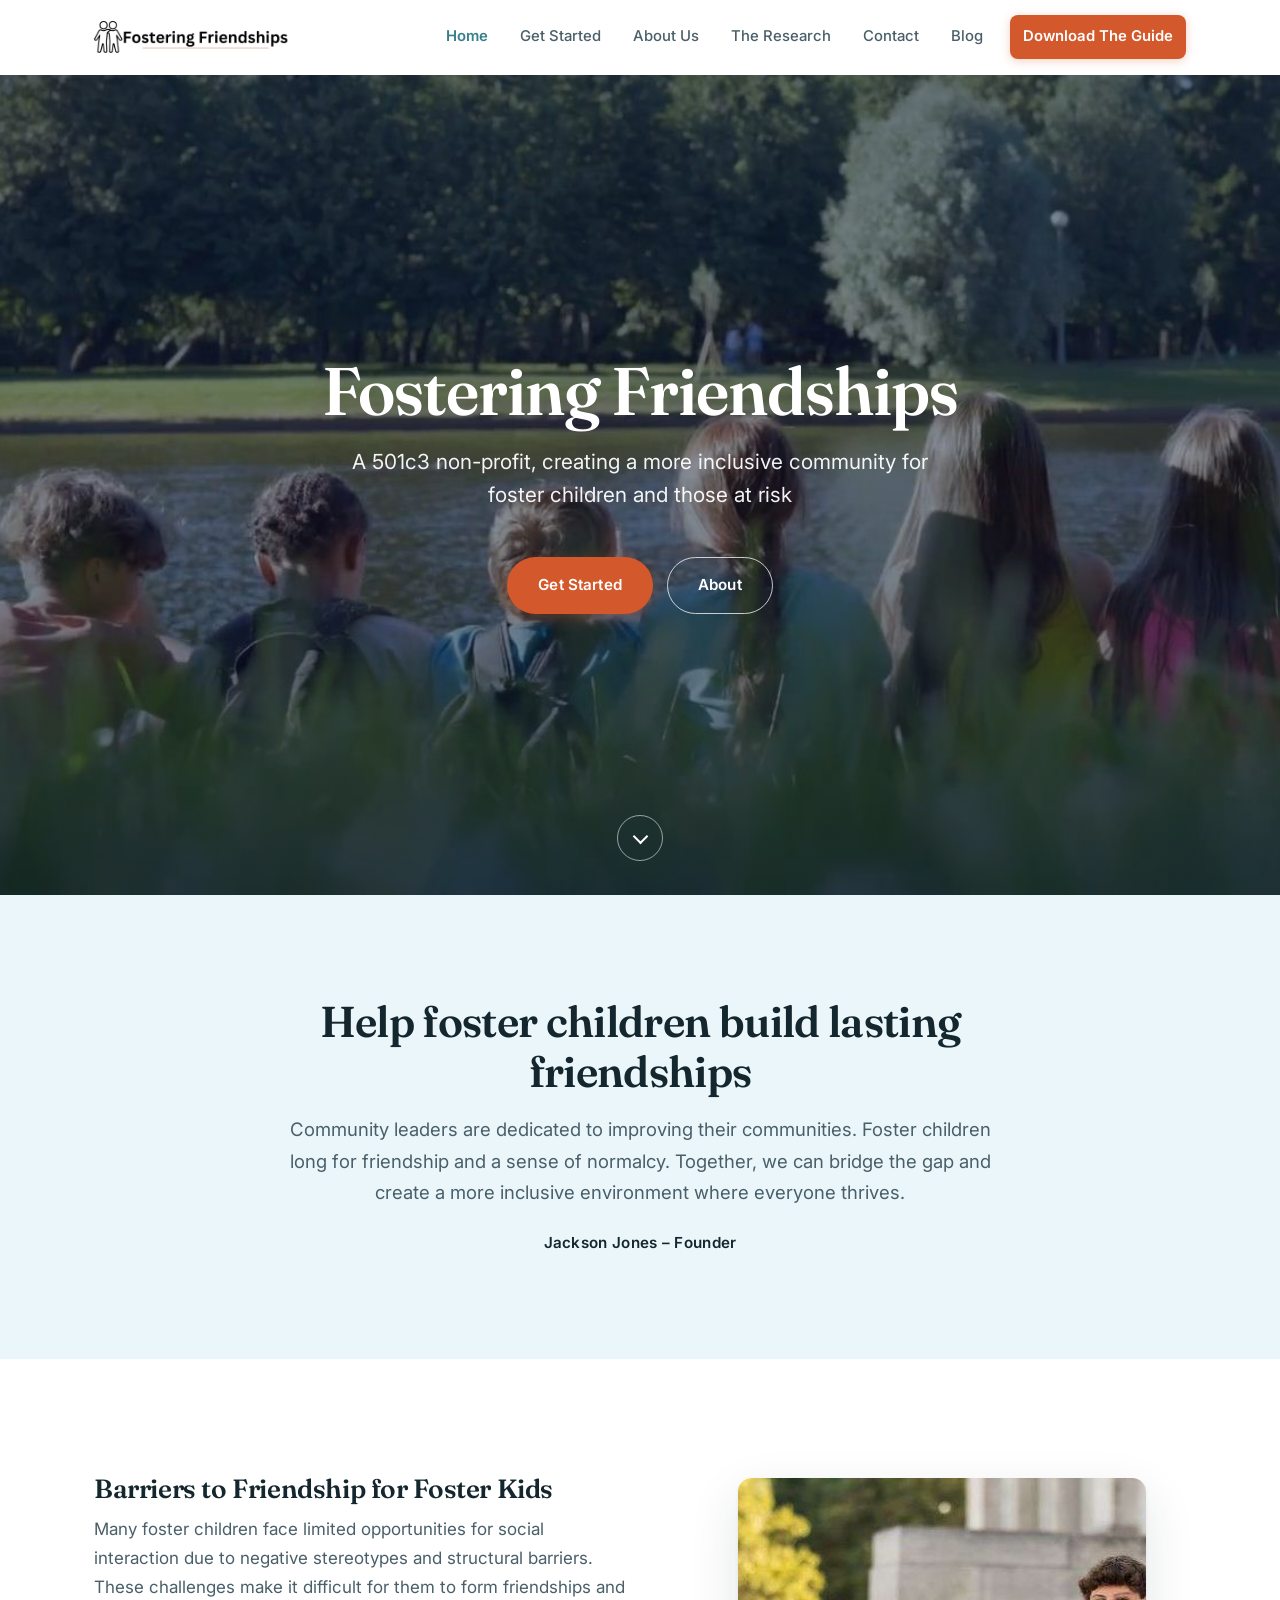
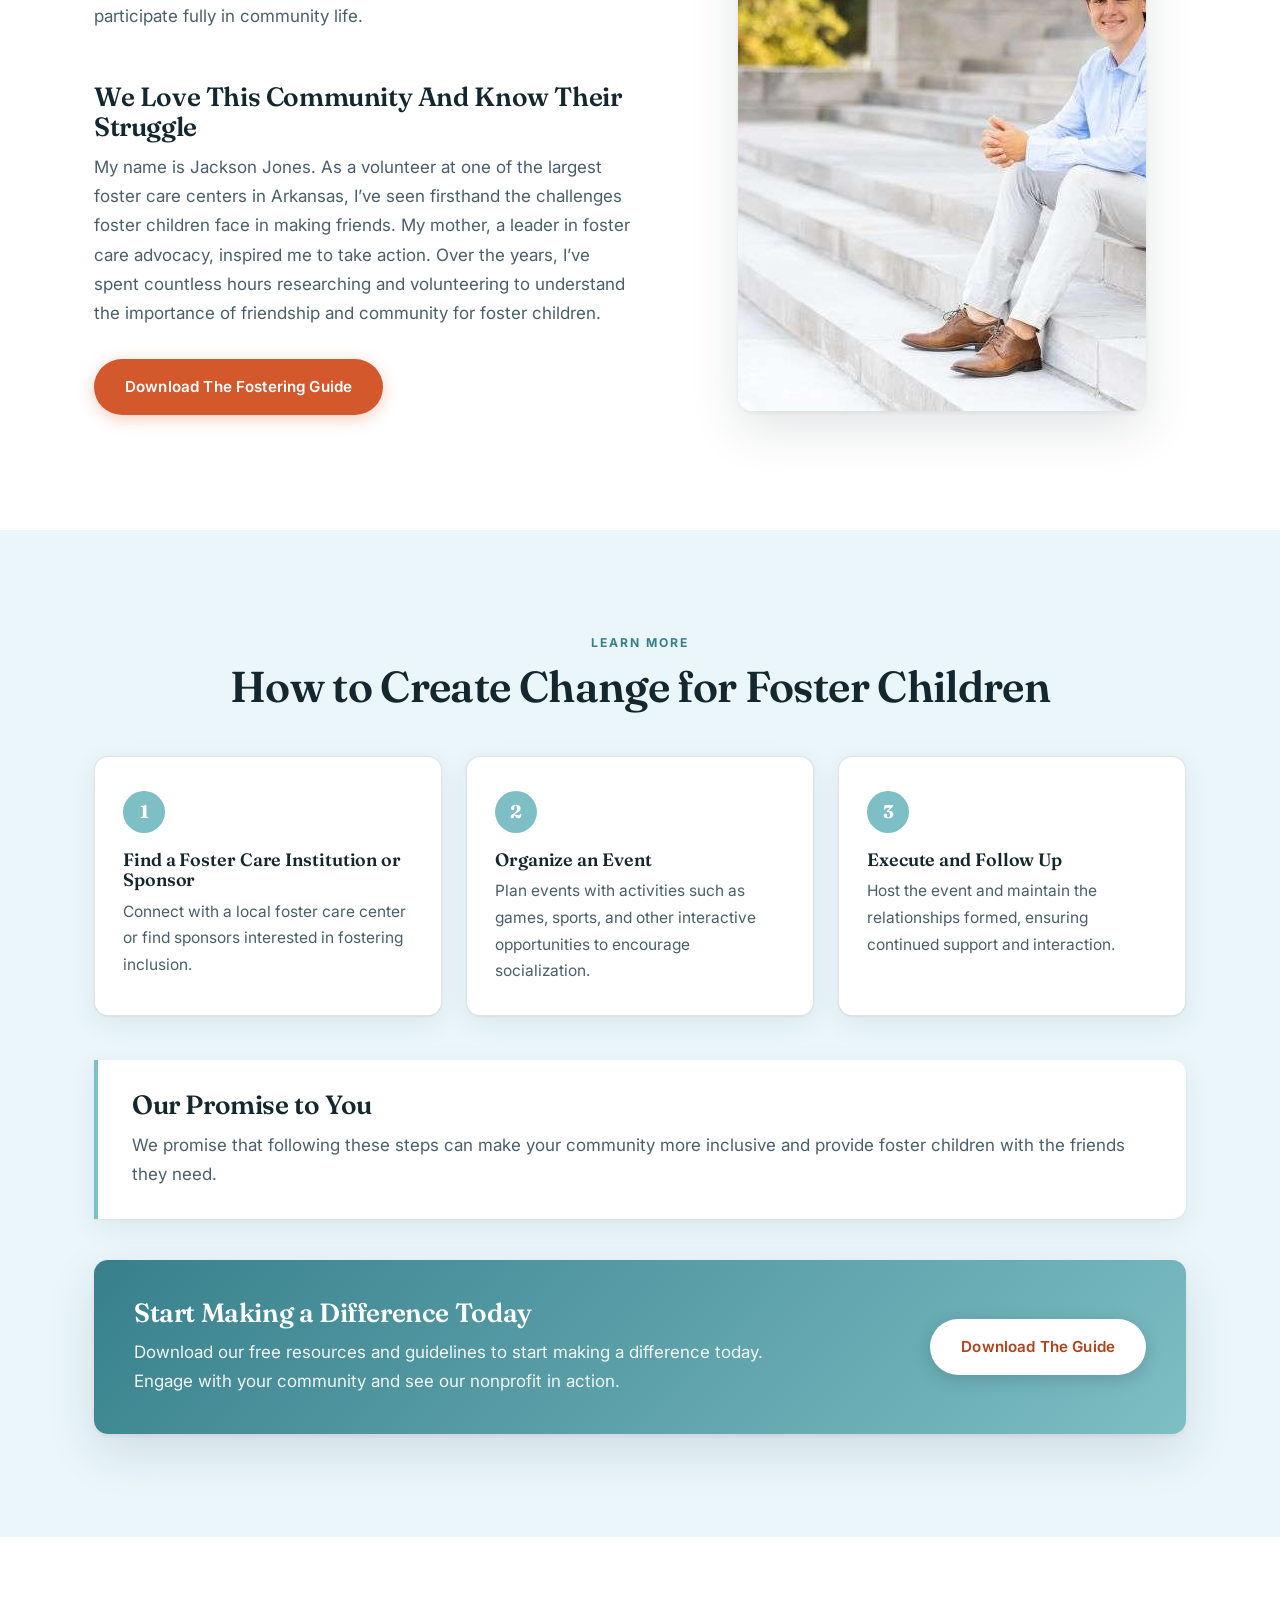
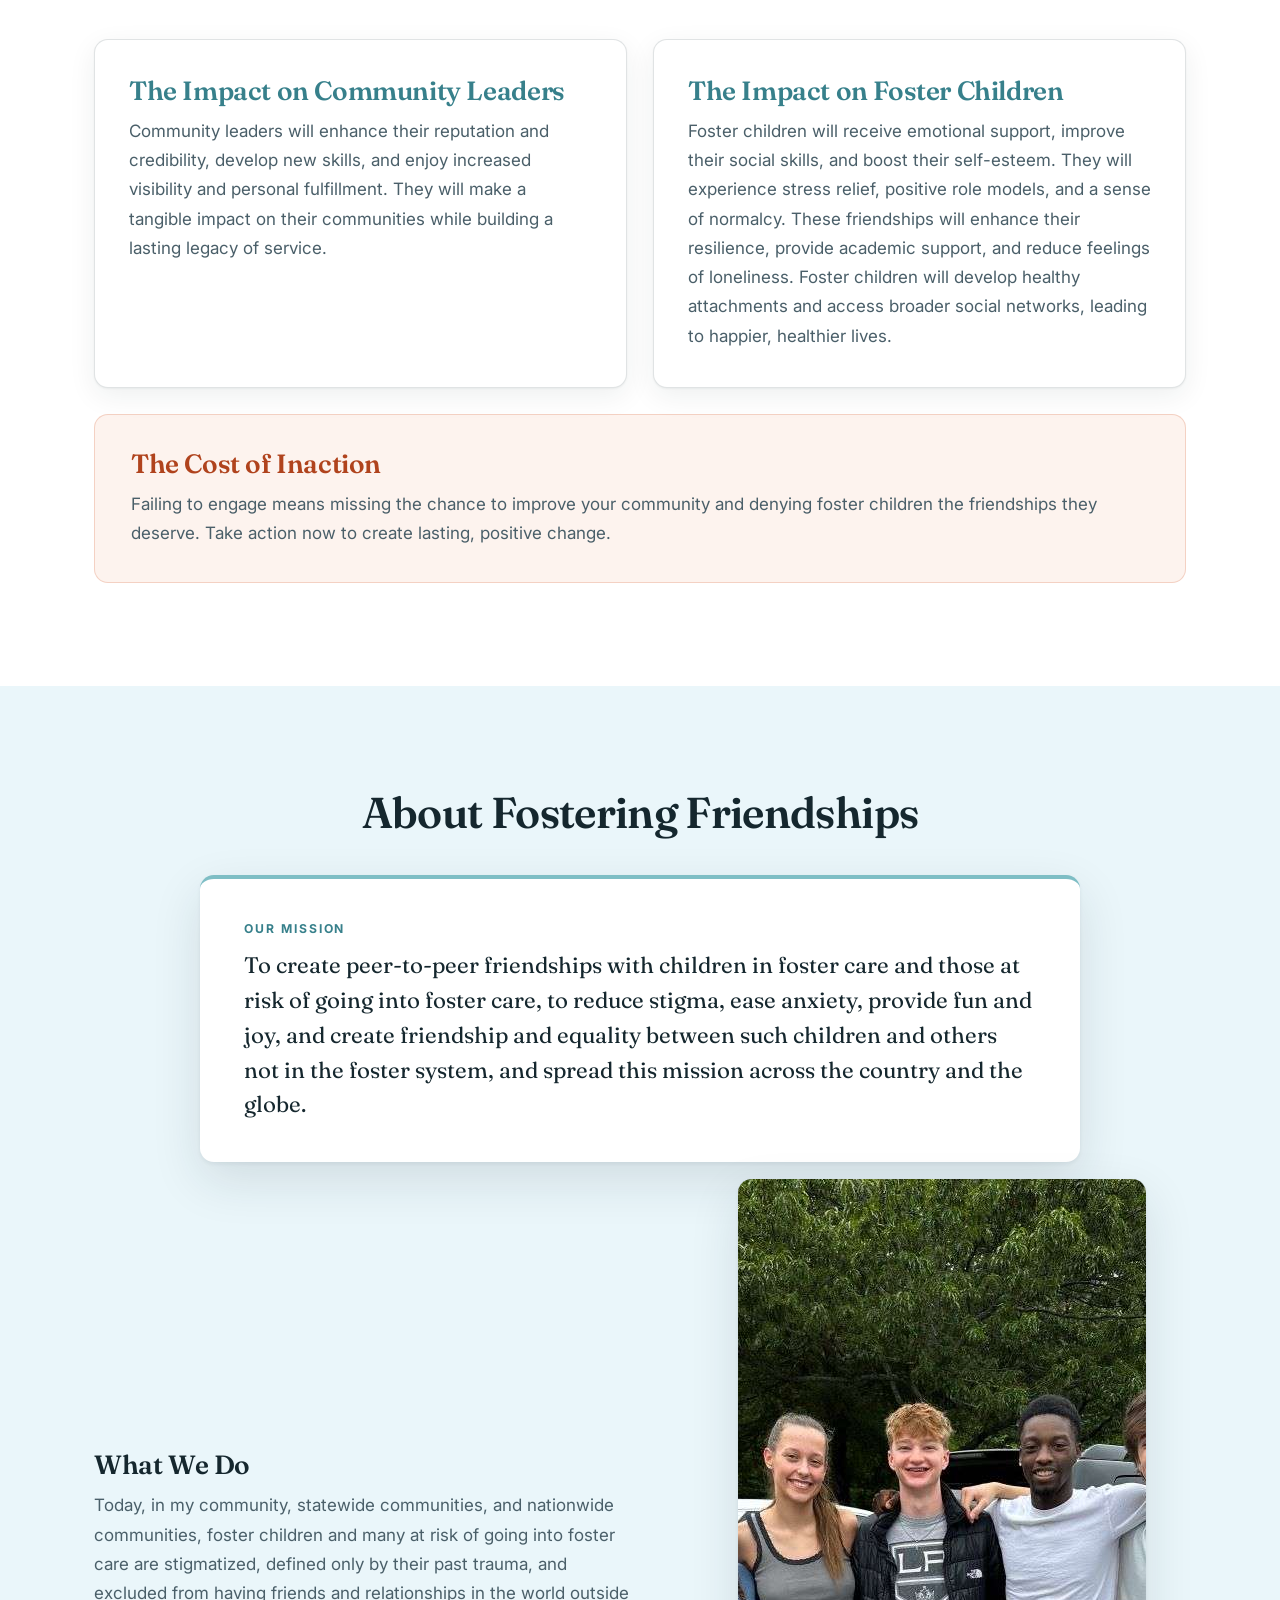
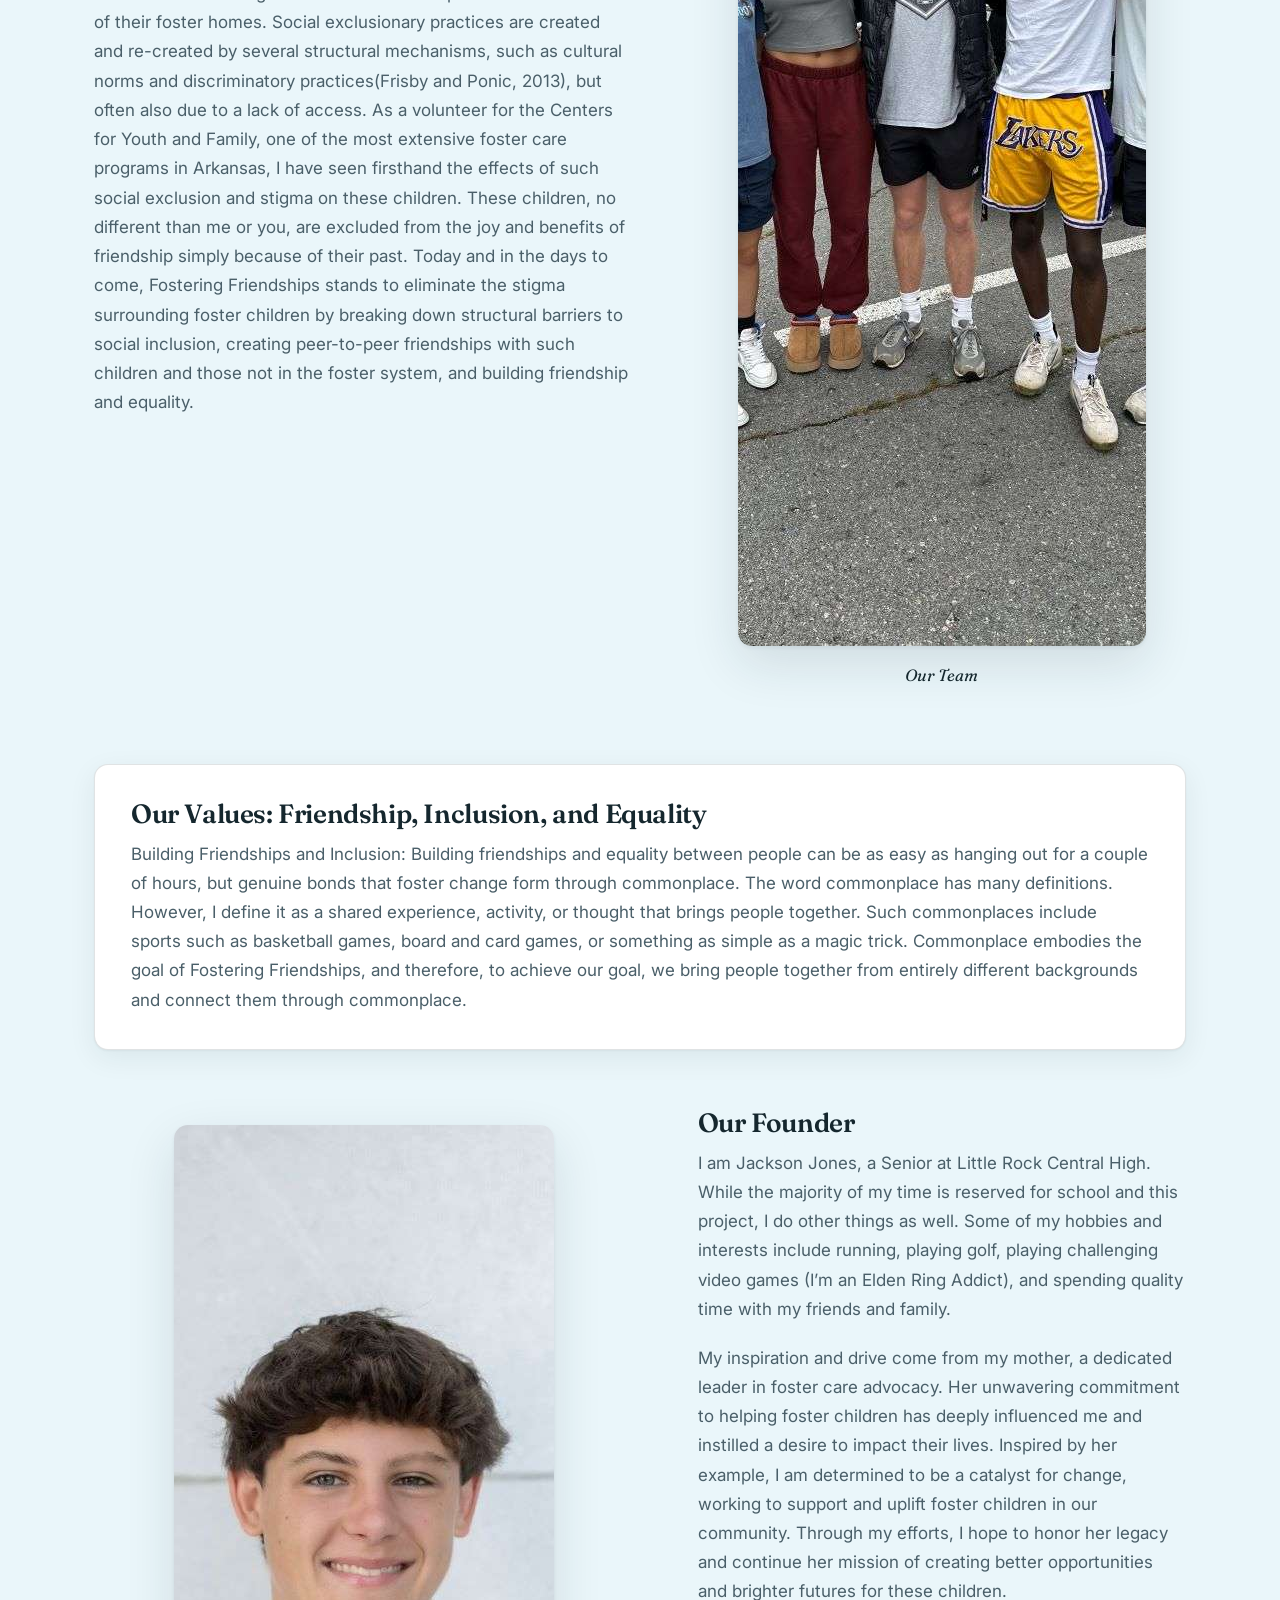
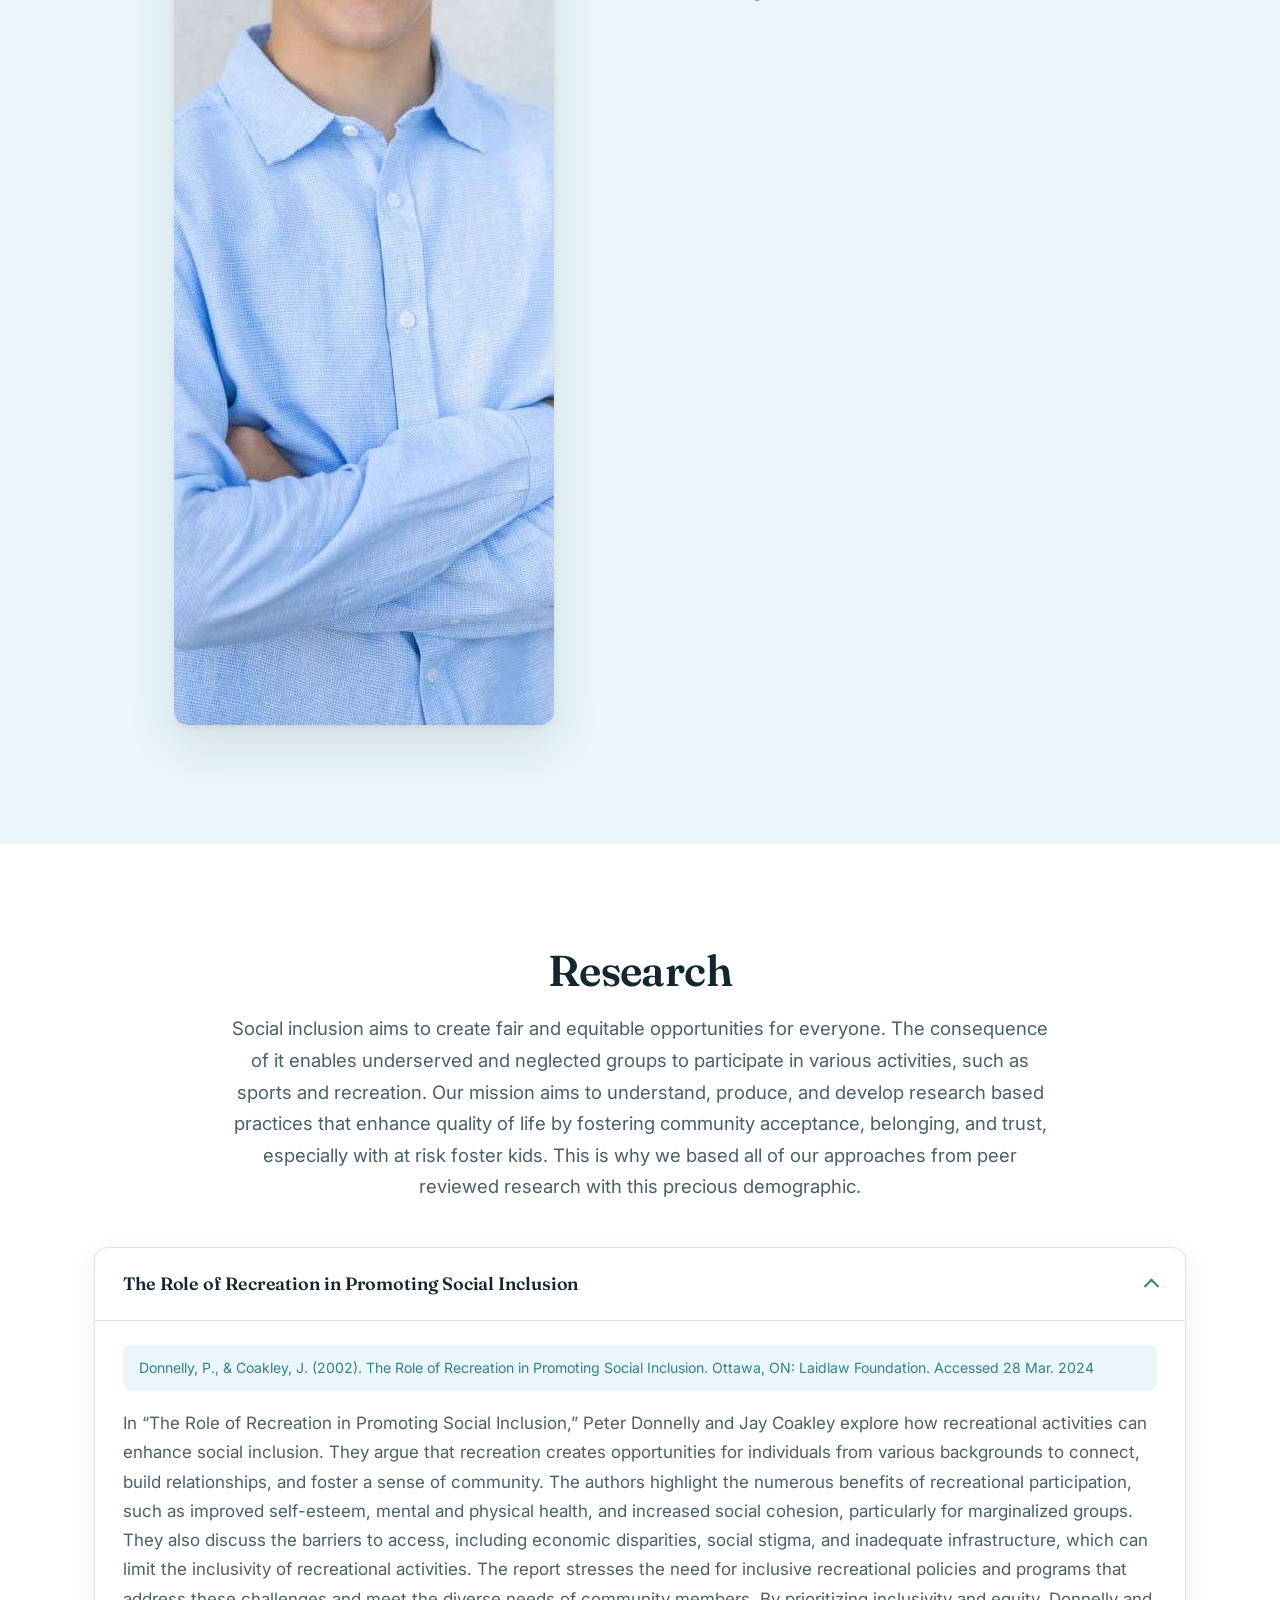
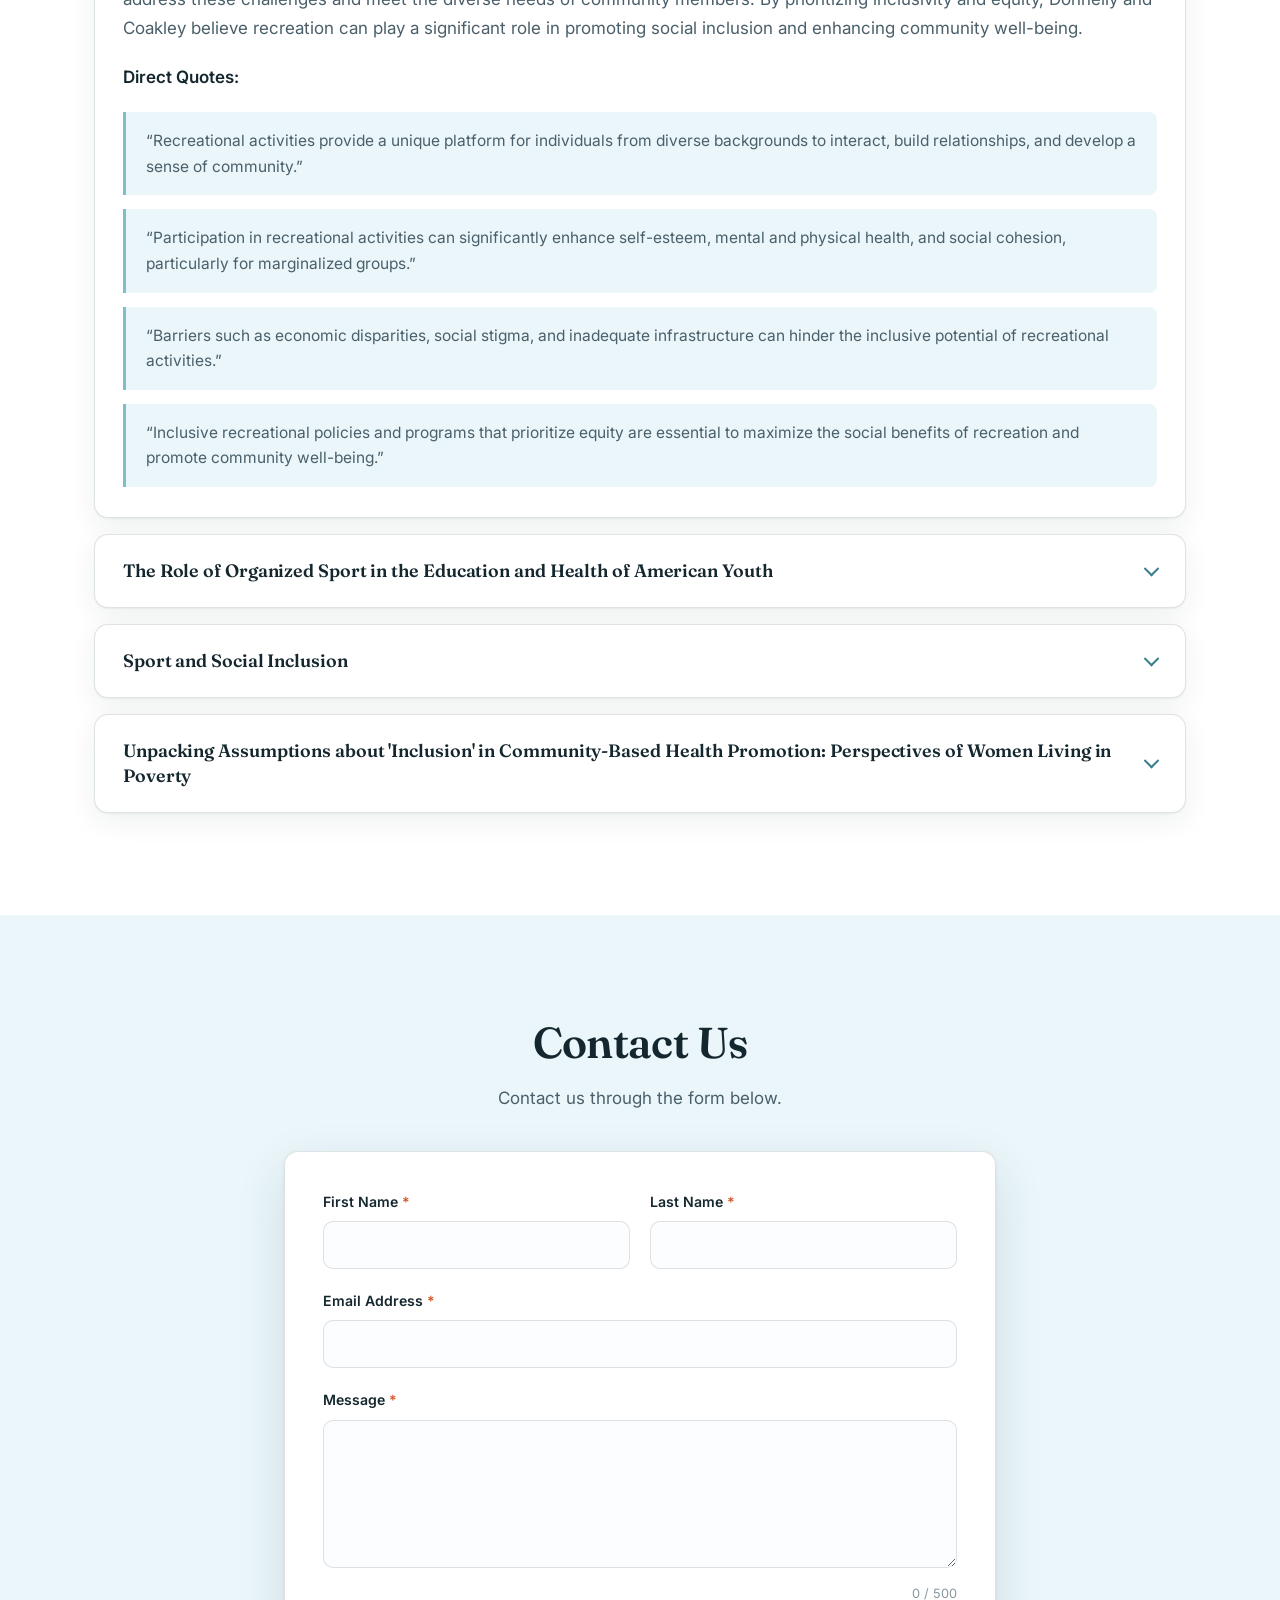
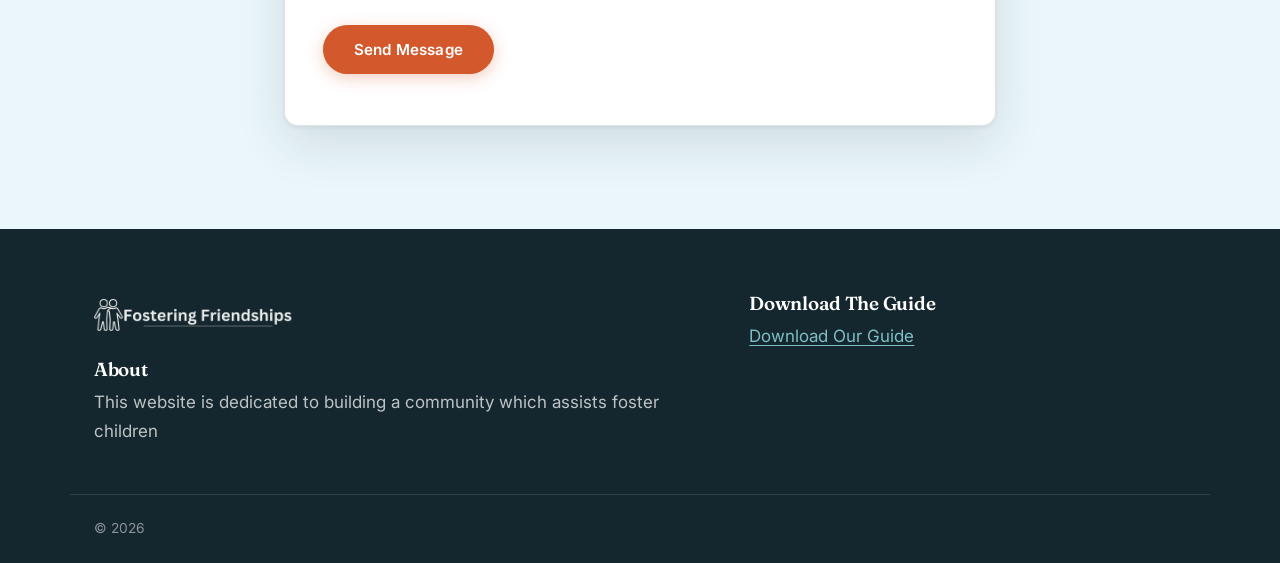
==== index.html @ 0eacd420 "Fostering Friendships site Static HTML/CSS/JS rebuild of fosteringfriendship.org. Original copy and " ====
<!DOCTYPE html>
<html lang="en">
<head>
<meta charset="utf-8">
<meta name="viewport" content="width=device-width, initial-scale=1">
<title>Building Peer Connections with Foster Children | Fostering Friendship</title>
<meta name="description" content="We are dedicated to helping non-profits organize so that they may assist foster children with developing meaningful relationships and bonds.">
<meta name="robots" content="noindex, nofollow">
<link rel="icon" href="assets/favicon.png" sizes="any">
<link rel="preconnect" href="https://fonts.googleapis.com">
<link rel="preconnect" href="https://fonts.gstatic.com" crossorigin>
<link href="https://fonts.googleapis.com/css2?family=Fraunces:opsz,wght@9..144,400;9..144,600;9..144,700&family=Inter:wght@400;500;600;700&display=swap" rel="stylesheet">
<link rel="stylesheet" href="styles.css">
</head>
<body>

<a class="skip" href="#main">Skip to content</a>

<header class="site-header" id="siteHeader">
  <div class="wrap header-inner">
    <a class="brand" href="#home">
      <img src="assets/Logo-1.png" alt="Fostering Friendships" width="450" height="100">
    </a>
    <nav class="nav" id="nav" aria-label="Main">
      <a href="#home">Home</a>
      <a href="#get-started">Get Started</a>
      <a href="#about">About Us</a>
      <a href="#research">The Research</a>
      <a href="#contact">Contact</a>
      <a href="blog.html">Blog</a>
      <a class="nav-cta" href="assets/fostering-friendship-guide.pdf" download>Download The Guide</a>
    </nav>
    <button class="burger" id="burger" aria-expanded="false" aria-controls="nav" aria-label="Menu">
      <span></span><span></span><span></span>
    </button>
  </div>
</header>

<main id="main">

<!-- ── Hero ─────────────────────────────────────────── -->
<section class="hero" id="home">
  <video class="hero-media" poster="assets/still-frame.jpg" autoplay muted loop playsinline aria-hidden="true">
    <source src="assets/children-on-waterfront720p.mp4" type="video/mp4">
  </video>
  <div class="hero-scrim"></div>
  <div class="wrap hero-inner">
    <h1>Fostering Friendships</h1>
    <p class="hero-sub">A 501c3 non-profit, creating a more inclusive community for foster children and those at risk</p>
    <p class="hero-actions">
      <a class="btn btn-primary" href="#get-started">Get Started</a>
      <a class="btn btn-ghost" href="#about">About</a>
    </p>
  </div>
  <a class="scroll-cue" href="#intro" aria-label="Scroll down"><span></span></a>
</section>

<!-- ── Intro ────────────────────────────────────────── -->
<section class="section section-pale" id="intro">
  <div class="wrap narrow center">
    <h2>Help foster children build lasting friendships</h2>
    <p class="lead">Community leaders are dedicated to improving their communities. Foster children long for friendship and a sense of normalcy. Together, we can bridge the gap and create a more inclusive environment where everyone thrives.</p>
    <p class="attrib">Jackson Jones &ndash; Founder</p>
  </div>
</section>

<!-- ── Barriers + founder note ──────────────────────── -->
<section class="section">
  <div class="wrap split">
    <div class="split-text">
      <h3>Barriers to Friendship for Foster Kids</h3>
      <p>Many foster children face limited opportunities for social interaction due to negative stereotypes and structural barriers. These challenges make it difficult for them to form friendships and participate fully in community life.</p>

      <h3>We Love This Community And Know Their Struggle</h3>
      <p>My name is Jackson Jones. As a volunteer at one of the largest foster care centers in Arkansas, I&rsquo;ve seen firsthand the challenges foster children face in making friends. My mother, a leader in foster care advocacy, inspired me to take action. Over the years, I&rsquo;ve spent countless hours researching and volunteering to understand the importance of friendship and community for foster children.</p>
      <p class="mt">
        <a class="btn btn-primary" href="assets/fostering-friendship-guide.pdf" download>Download The Fostering Guide</a>
      </p>
    </div>
    <figure class="split-media">
      <img src="assets/Jackson-800px.jpg" alt="Jackson Jones, founder of Fostering Friendships" width="800" height="533" loading="lazy">
    </figure>
  </div>
</section>

<!-- ── Get started ──────────────────────────────────── -->
<section class="section section-pale" id="get-started">
  <div class="wrap">
    <p class="eyebrow center">Learn More</p>
    <h2 class="center">How to Create Change for Foster Children</h2>

    <ol class="steps">
      <li>
        <span class="step-n">1</span>
        <h4>Find a Foster Care Institution or Sponsor</h4>
        <p>Connect with a local foster care center or find sponsors interested in fostering inclusion.</p>
      </li>
      <li>
        <span class="step-n">2</span>
        <h4>Organize an Event</h4>
        <p>Plan events with activities such as games, sports, and other interactive opportunities to encourage socialization.</p>
      </li>
      <li>
        <span class="step-n">3</span>
        <h4>Execute and Follow Up</h4>
        <p>Host the event and maintain the relationships formed, ensuring continued support and interaction.</p>
      </li>
    </ol>

    <div class="promise">
      <h3>Our Promise to You</h3>
      <p>We promise that following these steps can make your community more inclusive and provide foster children with the friends they need.</p>
    </div>

    <div class="cta-band">
      <div>
        <h3>Start Making a Difference Today</h3>
        <p>Download our free resources and guidelines to start making a difference today. Engage with your community and see our nonprofit in action.</p>
      </div>
      <a class="btn btn-primary" href="assets/fostering-friendship-guide.pdf" download>Download The Guide</a>
    </div>
  </div>
</section>

<!-- ── Impact ───────────────────────────────────────── -->
<section class="section">
  <div class="wrap">
    <div class="impact">
      <article class="card">
        <h3>The Impact on Community Leaders</h3>
        <p>Community leaders will enhance their reputation and credibility, develop new skills, and enjoy increased visibility and personal fulfillment. They will make a tangible impact on their communities while building a lasting legacy of service.</p>
      </article>
      <article class="card">
        <h3>The Impact on Foster Children</h3>
        <p>Foster children will receive emotional support, improve their social skills, and boost their self-esteem. They will experience stress relief, positive role models, and a sense of normalcy. These friendships will enhance their resilience, provide academic support, and reduce feelings of loneliness. Foster children will develop healthy attachments and access broader social networks, leading to happier, healthier lives.</p>
      </article>
    </div>
    <aside class="callout">
      <h3>The Cost of Inaction</h3>
      <p>Failing to engage means missing the chance to improve your community and denying foster children the friendships they deserve. Take action now to create lasting, positive change.</p>
    </aside>
  </div>
</section>

<!-- ── About ────────────────────────────────────────── -->
<section class="section section-pale" id="about">
  <div class="wrap">
    <h2 class="center">About Fostering Friendships</h2>

    <blockquote class="mission">
      <p class="eyebrow">Our Mission</p>
      <p>To create peer-to-peer friendships with children in foster care and those at risk of going into foster care, to reduce stigma, ease anxiety, provide fun and joy, and create friendship and equality between such children and others not in the foster system, and spread this mission across the country and the globe.</p>
    </blockquote>

    <div class="split split-reverse">
      <div class="split-text">
        <h3>What We Do</h3>
        <p>Today, in my community, statewide communities, and nationwide communities, foster children and many at risk of going into foster care are stigmatized, defined only by their past trauma, and excluded from having friends and relationships in the world outside of their foster homes. Social exclusionary practices are created and re-created by several structural mechanisms, such as cultural norms and discriminatory practices(Frisby and Ponic, 2013), but often also due to a lack of access. As a volunteer for the Centers for Youth and Family, one of the most extensive foster care programs in Arkansas, I have seen firsthand the effects of such social exclusion and stigma on these children. These children, no different than me or you, are excluded from the joy and benefits of friendship simply because of their past. Today and in the days to come, Fostering Friendships stands to eliminate the stigma surrounding foster children by breaking down structural barriers to social inclusion, creating peer-to-peer friendships with such children and those not in the foster system, and building friendship and equality.</p>
      </div>
      <figure class="split-media">
        <img src="assets/team-photo.jpg" alt="The Fostering Friendships volunteer team" width="800" height="1067" loading="lazy">
        <figcaption>Our Team</figcaption>
      </figure>
    </div>

    <div class="values">
      <h3>Our Values: Friendship, Inclusion, and Equality</h3>
      <p>Building Friendships and Inclusion: Building friendships and equality between people can be as easy as hanging out for a couple of hours, but genuine bonds that foster change form through commonplace. The word commonplace has many definitions. However, I define it as a shared experience, activity, or thought that brings people together. Such commonplaces include sports such as basketball games, board and card games, or something as simple as a magic trick. Commonplace embodies the goal of Fostering Friendships, and therefore, to achieve our goal, we bring people together from entirely different backgrounds and connect them through commonplace.</p>
    </div>

    <div class="split founder">
      <figure class="split-media">
        <img src="assets/Jackson-Jones.jpg" alt="Portrait of Jackson Jones" width="800" height="1200" loading="lazy">
      </figure>
      <div class="split-text">
        <h3>Our Founder</h3>
        <p>I am Jackson Jones, a Senior at Little Rock Central High. While the majority of my time is reserved for school and this project, I do other things as well. Some of my hobbies and interests include running, playing golf, playing challenging video games (I&rsquo;m an Elden Ring Addict), and spending quality time with my friends and family.</p>
        <p>My inspiration and drive come from my mother, a dedicated leader in foster care advocacy. Her unwavering commitment to helping foster children has deeply influenced me and instilled a desire to impact their lives. Inspired by her example, I am determined to be a catalyst for change, working to support and uplift foster children in our community. Through my efforts, I hope to honor her legacy and continue her mission of creating better opportunities and brighter futures for these children.</p>
      </div>
    </div>
  </div>
</section>

<!-- ── Research ─────────────────────────────────────── -->
<section class="section" id="research">
  <div class="wrap">
    <h2 class="center">Research</h2>
    <p class="lead center narrow-c">Social inclusion aims to create fair and equitable opportunities for everyone. The consequence of it enables underserved and neglected groups to participate in various activities, such as sports and recreation. Our mission aims to understand, produce, and develop research based practices that enhance quality of life by fostering community acceptance, belonging, and trust, especially with at risk foster kids. This is why we based all of our approaches from peer reviewed research with this precious demographic.</p>

    <div class="studies">

      <details class="study" open>
        <summary>
          <h4>The Role of Recreation in Promoting Social Inclusion</h4>
          <span class="chev" aria-hidden="true"></span>
        </summary>
        <div class="study-body">
          <p class="cite">Donnelly, P., &amp; Coakley, J. (2002). The Role of Recreation in Promoting Social Inclusion. Ottawa, ON: Laidlaw Foundation. Accessed 28 Mar. 2024</p>
          <p>In &ldquo;The Role of Recreation in Promoting Social Inclusion,&rdquo; Peter Donnelly and Jay Coakley explore how recreational activities can enhance social inclusion. They argue that recreation creates opportunities for individuals from various backgrounds to connect, build relationships, and foster a sense of community. The authors highlight the numerous benefits of recreational participation, such as improved self-esteem, mental and physical health, and increased social cohesion, particularly for marginalized groups. They also discuss the barriers to access, including economic disparities, social stigma, and inadequate infrastructure, which can limit the inclusivity of recreational activities. The report stresses the need for inclusive recreational policies and programs that address these challenges and meet the diverse needs of community members. By prioritizing inclusivity and equity, Donnelly and Coakley believe recreation can play a significant role in promoting social inclusion and enhancing community well-being.</p>
          <p class="quotes-label">Direct Quotes:</p>
          <ul class="quotes">
            <li>&ldquo;Recreational activities provide a unique platform for individuals from diverse backgrounds to interact, build relationships, and develop a sense of community.&rdquo;</li>
            <li>&ldquo;Participation in recreational activities can significantly enhance self-esteem, mental and physical health, and social cohesion, particularly for marginalized groups.&rdquo;</li>
            <li>&ldquo;Barriers such as economic disparities, social stigma, and inadequate infrastructure can hinder the inclusive potential of recreational activities.&rdquo;</li>
            <li>&ldquo;Inclusive recreational policies and programs that prioritize equity are essential to maximize the social benefits of recreation and promote community well-being.&rdquo;</li>
          </ul>
        </div>
      </details>

      <details class="study">
        <summary>
          <h4>The Role of Organized Sport in the Education and Health of American Youth</h4>
          <span class="chev" aria-hidden="true"></span>
        </summary>
        <div class="study-body">
          <p class="cite">Ewing, M., Seefeldt, V., &amp; Brown, T. (1996). The Role of Organized Sport in the Education and Health of American Youth. In The Role of Sports in Youth Development: The Carnegie Meeting Papers, edited by A. Poinsett. Accessed 23 June 2024</p>
          <p>Ewing, Seefeldt, and Brown&rsquo;s 1996 work, &ldquo;The Role of Organized Sport in the Education and Health of American Youth,&rdquo; explores the multifaceted benefits of youth participation in organized sports. The authors highlight how organized sports contribute to physical health, promoting regular exercise and reducing the risk of obesity. Additionally, they emphasize the educational benefits, noting that sports can improve academic performance through enhanced discipline, time management, and teamwork skills. The paper also discusses the social advantages, such as building friendships and developing social skills. Furthermore, the authors point out the potential for organized sports to instill important life values like perseverance, leadership, and fair play. Overall, the work underscores organized sports&rsquo; critical role in the holistic development of young people.</p>
          <ul class="quotes">
            <li>&ldquo;Evidence shows that young people&rsquo;s involvement in sports produces multiple benefits. At their best, sports programs promote responsible social behaviors and tremendous academic success, confidence in one&rsquo;s physical abilities, an appreciation of personal health and fitness, and strong social bonds with individuals and institutions. Teachers attribute these results to the discipline and work ethic that sports require.&rdquo;</li>
            <li>Regarding the benefits of sports participation for youth development, Ewing stressed that children are not miniature adults. Though able to mimic adult skills, they need to readily understand many sports concepts, such as fair play. &ldquo;&lsquo;If I&rsquo;m doing it, it&rsquo;s fair,&rsquo;&rdquo; she quoted young people&rsquo;s thinking. &ldquo;&lsquo;If I have to take a turn and let somebody else do it, that&rsquo;s not fair.&rsquo; That&rsquo;s the level of their understanding.&rdquo; She said that sports can provide a venue for helping young people work toward ethical understanding.</li>
            <li>&ldquo;Can good leaders be developed from participation in sports? &lsquo;They can if we teach for leadership,&rsquo; Ewing responded. &lsquo;That means you have to give kids a chance to take responsibility, make some decisions, and be more integrally involved in what happens in their sports program, rather than simply telling them and constantly making all decisions and at times absolving them from taking responsibility.&rsquo;&rdquo;</li>
          </ul>
        </div>
      </details>

      <details class="study">
        <summary>
          <h4>Sport and Social Inclusion</h4>
          <span class="chev" aria-hidden="true"></span>
        </summary>
        <div class="study-body">
          <p class="cite">Frisby, W., &amp; Ponic, P. (2013). Sport and Social Inclusion. In Sport Policy in Canada, edited by Lucie Thibault and Jean Harvey, University of Ottawa Press, pp. 381&ndash;403. Accessed 28 Mar. 2024</p>
          <p>In their chapter &ldquo;Sport and Social Inclusion,&rdquo; Wendy Frisby and Pamela Ponic discuss how sport can be a powerful tool for promoting social inclusion in Canada. They examine various ways in which sports participation can break down social barriers and foster a sense of belonging among marginalized groups, such as women, ethnic minorities, and individuals with disabilities. The authors argue that inclusive sports policies can enhance social cohesion and improve community well-being. They also address the challenges and limitations of using sport for social inclusion, noting that structural inequalities and discriminatory practices can sometimes undermine these efforts. The chapter emphasizes the need for intentional, well-designed sports programs and policies prioritizing inclusivity and equity. Overall, Frisby and Ponic advocate for the strategic use of sport to create more inclusive and equitable communities in Canada.</p>
          <ul class="quotes">
            <li>&ldquo;We define social inclusion as creating just and equitable systems that facilitate people&rsquo;s choices and opportunities to engage (or not) in a wide range of social and democratic activities, including sport and recreation.&rdquo;</li>
            <li>&ldquo;The well-intentioned goal of social inclusion is to create improved quality of life for all persons, regardless of their situations and positions in society.&rdquo;</li>
            <li>&ldquo;Since social inclusion is complex, it can mean different things to different people. Ponic and Frisby (2010) found that it had multiple meanings for women living in poverty who were involved in a health promotion project designed to increase their participation in community recreation. The women reported that feelings of acceptance, recognition, belonging, safety, and trust were central to their social inclusion in community activities. They also pointed to the importance of relationships based on respect and support, and the crucial role that community organizations with caring staff can play in facilitating their involvement. The women confirmed that a citizen engagement or community development approach that facilitated their input into policy and program development supported their feelings of social inclusion and resulted in activities that better met their needs and interests.&rdquo;</li>
          </ul>
        </div>
      </details>

      <details class="study">
        <summary>
          <h4>Unpacking Assumptions about 'Inclusion' in Community-Based Health Promotion: Perspectives of Women Living in Poverty</h4>
          <span class="chev" aria-hidden="true"></span>
        </summary>
        <div class="study-body">
          <p class="cite">Ponic, P., &amp; Frisby, W. (2010). Unpacking Assumptions about &lsquo;Inclusion&rsquo; in Community-Based Health Promotion: Perspectives of Women Living in Poverty. Qualitative Health Research, 11, 1519&ndash;1531. Accessed 23 June 2024</p>
          <p>In &ldquo;Unpacking Assumptions about &lsquo;Inclusion&rsquo; in Community-Based Health Promotion: Perspectives of Women Living in Poverty,&rdquo; Ponic and Frisby examine the concept of inclusion in health promotion programs from the viewpoint of impoverished women. They identify vital assumptions often undermining genuine inclusion, such as the belief that all community members have equal participation opportunities. The authors argue that these programs frequently overlook the unique barriers faced by women in poverty, including limited access to resources and systemic discrimination. By highlighting these issues, Ponic and Frisby call for more nuanced, equitable approaches to health promotion that genuinely consider the needs and circumstances of marginalized populations. Their research underscores the importance of designing health interventions that are not only accessible but also actively inclusive of the most vulnerable community members.</p>
          <ul class="quotes">
            <li>&ldquo;Inclusion is not just about physical presence; it involves meaningful participation and influence in decision-making processes.&rdquo;</li>
            <li>&ldquo;True inclusion necessitates a redistribution of power and resources to allow marginalized groups to have a genuine voice.&rdquo;</li>
          </ul>
        </div>
      </details>

    </div>
  </div>
</section>

<!-- ── Contact ──────────────────────────────────────── -->
<section class="section section-pale" id="contact">
  <div class="wrap narrow">
    <h2 class="center">Contact Us</h2>
    <p class="center sub">Contact us through the form below.</p>

    <form class="form" id="contactForm" novalidate>
      <div class="row">
        <div class="field">
          <label for="first">First Name <span class="req">*</span></label>
          <input id="first" name="first" type="text" autocomplete="given-name" required>
          <p class="err" data-for="first"></p>
        </div>
        <div class="field">
          <label for="last">Last Name <span class="req">*</span></label>
          <input id="last" name="last" type="text" autocomplete="family-name" required>
          <p class="err" data-for="last"></p>
        </div>
      </div>
      <div class="field">
        <label for="email">Email Address <span class="req">*</span></label>
        <input id="email" name="email" type="email" autocomplete="email" required>
        <p class="err" data-for="email"></p>
      </div>
      <div class="field">
        <label for="message">Message <span class="req">*</span></label>
        <textarea id="message" name="message" rows="6" maxlength="500" required></textarea>
        <p class="counter"><span id="count">0</span> / 500</p>
        <p class="err" data-for="message"></p>
      </div>
      <p class="hp" aria-hidden="true">
        <label for="website">Please do not fill in this field.</label>
        <input id="website" name="website" type="text" tabindex="-1" autocomplete="off">
      </p>
      <button class="btn btn-primary" type="submit">Send Message</button>
      <p class="form-note" id="formNote" role="status"></p>
    </form>
  </div>
</section>

</main>

<footer class="site-footer">
  <div class="wrap footer-inner">
    <div>
      <img class="footer-logo" src="assets/Logo-1.png" alt="Fostering Friendships" width="450" height="100">
      <h3>About</h3>
      <p>This website is dedicated to building a community which assists foster children</p>
    </div>
    <div>
      <h3>Download The Guide</h3>
      <p><a href="assets/fostering-friendship-guide.pdf" download>Download Our Guide</a></p>
    </div>
  </div>
  <div class="wrap footer-base">
    <p>&copy; 2026</p>
  </div>
</footer>

<a class="to-top" id="toTop" href="#home" aria-label="Back to top"></a>

<script src="script.js"></script>
</body>
</html>
---- styles.css ----
/* ─────────────────────────────────────────────────────
   Fostering Friendships
   Palette carried over from the original Divi build:
   #7EBEC5 teal · #d4edf4 pale blue · #d3582c burnt orange
   ───────────────────────────────────────────────────── */

:root{
  --teal:#7ebec5;
  --teal-deep:#37808b;
  --pale:#d4edf4;
  --pale-soft:#eaf6fa;
  --orange:#d3582c;
  --orange-deep:#b0431d;
  --ink:#15272e;
  --body:#4a5f69;
  --line:rgba(21,39,46,.13);
  --white:#fff;
  --radius:14px;
  --shadow:0 1px 2px rgba(21,39,46,.05), 0 8px 28px rgba(21,39,46,.07);
  --shadow-lg:0 2px 4px rgba(21,39,46,.06), 0 18px 50px rgba(21,39,46,.12);
  --wrap:1140px;
  --head:"Fraunces",Georgia,"Times New Roman",serif;
  --sans:"Inter",-apple-system,BlinkMacSystemFont,"Segoe UI",Roboto,sans-serif;
}

*,*::before,*::after{box-sizing:border-box}

html{scroll-behavior:smooth;scroll-padding-top:84px}
@media (prefers-reduced-motion:reduce){html{scroll-behavior:auto}}

body{
  margin:0;
  font-family:var(--sans);
  font-size:17px;
  line-height:1.72;
  color:var(--body);
  background:var(--white);
  -webkit-font-smoothing:antialiased;
}

img,video{max-width:100%;display:block}

a{color:var(--orange-deep);text-underline-offset:3px}
a:hover{color:var(--orange)}

.wrap{width:100%;max-width:var(--wrap);margin-inline:auto;padding-inline:24px}
.narrow{max-width:760px}
.narrow-c{max-width:820px;margin-inline:auto}
.center{text-align:center}

.skip{
  position:absolute;left:-9999px;top:0;z-index:100;
  background:var(--ink);color:#fff;padding:12px 18px;border-radius:0 0 8px 0;
}
.skip:focus{left:0}

/* ── Type ─────────────────────────────────────────── */
/* Headings sit tight to the text they introduce. */

h1,h2,h3,h4{
  font-family:var(--head);
  color:var(--ink);
  font-weight:600;
  line-height:1.15;
  margin:0 0 .4em;
  letter-spacing:-.015em;
}
h1{font-size:clamp(2.6rem,6vw,4.2rem);line-height:1.04}
h2{font-size:clamp(1.9rem,3.6vw,2.7rem)}
h3{font-size:clamp(1.3rem,2.2vw,1.65rem)}
h4{font-size:1.12rem;letter-spacing:-.005em}

p{margin:0 0 1.15em}
p:last-child{margin-bottom:0}

/* space ABOVE a heading, never below it */
* + h2{margin-top:1.7em}
* + h3{margin-top:1.9em}
.split-text > h3:first-child,
.card > h3:first-child,
.callout > h3:first-child,
.promise > h3:first-child,
.cta-band h3:first-child,
.values > h3:first-child,
.footer-inner h3{margin-top:0}

/* an eyebrow belongs to the heading under it, so keep them locked together */
.eyebrow + h1,
.eyebrow + h2,
.eyebrow + h3{margin-top:0}

.lead{font-size:1.16rem;line-height:1.7}
.sub{margin-bottom:2.2em}
.eyebrow{
  font-family:var(--sans);
  font-size:.76rem;font-weight:700;letter-spacing:.16em;text-transform:uppercase;
  color:var(--teal-deep);margin:0 0 .7em;
}
.attrib{
  margin-top:1.4em;font-weight:600;color:var(--ink);
  font-size:.95rem;letter-spacing:.02em;
}
.mt{margin-top:1.8em}

/* ── Header ───────────────────────────────────────── */

.site-header{
  position:sticky;top:0;z-index:50;
  background:rgba(255,255,255,.88);
  backdrop-filter:saturate(180%) blur(14px);
  border-bottom:1px solid transparent;
  transition:border-color .25s, box-shadow .25s;
}
.site-header.scrolled{border-bottom-color:var(--line);box-shadow:0 2px 20px rgba(21,39,46,.06)}

.header-inner{display:flex;align-items:center;gap:24px;min-height:74px}
.brand{flex:0 0 auto;display:flex;align-items:center}
.brand img{width:196px;height:auto}

.nav{margin-left:auto;display:flex;align-items:center;gap:6px}
.nav a{
  font-size:.93rem;font-weight:500;color:var(--body);text-decoration:none;
  padding:9px 13px;border-radius:8px;white-space:nowrap;
  transition:color .15s,background .15s;
}
.nav a:hover{color:var(--ink);background:var(--pale-soft)}
.nav a.active{color:var(--teal-deep);font-weight:600}
.nav .nav-cta{
  background:var(--orange);color:#fff;margin-left:8px;font-weight:600;
  box-shadow:0 2px 10px rgba(211,88,44,.28);
}
.nav .nav-cta:hover{background:var(--orange-deep);color:#fff}

.burger{
  display:none;margin-left:auto;width:44px;height:44px;
  border:0;background:transparent;cursor:pointer;padding:10px;
}
.burger span{display:block;height:2px;background:var(--ink);border-radius:2px;transition:.25s}
.burger span + span{margin-top:5px}
.burger[aria-expanded="true"] span:nth-child(1){transform:translateY(7px) rotate(45deg)}
.burger[aria-expanded="true"] span:nth-child(2){opacity:0}
.burger[aria-expanded="true"] span:nth-child(3){transform:translateY(-7px) rotate(-45deg)}

/* ── Buttons ──────────────────────────────────────── */

.btn{
  display:inline-block;font-family:var(--sans);
  font-size:.95rem;font-weight:600;letter-spacing:.01em;
  padding:14px 30px;border-radius:999px;border:1.5px solid transparent;
  text-decoration:none;cursor:pointer;
  transition:transform .15s, background .15s, box-shadow .15s, color .15s;
}
.btn:active{transform:translateY(1px)}
.btn-primary{background:var(--orange);color:#fff;box-shadow:0 4px 16px rgba(211,88,44,.3)}
.btn-primary:hover{background:var(--orange-deep);color:#fff;box-shadow:0 8px 24px rgba(211,88,44,.36)}
.btn-ghost{background:transparent;color:#fff;border-color:rgba(255,255,255,.75)}
.btn-ghost:hover{background:#fff;color:var(--ink)}

/* ── Hero ─────────────────────────────────────────── */

.hero{
  position:relative;min-height:min(92vh,820px);
  display:flex;align-items:center;justify-content:center;
  overflow:hidden;text-align:center;
}
.hero-media{
  position:absolute;inset:0;width:100%;height:100%;
  object-fit:cover;z-index:0;
}
.hero-scrim{
  position:absolute;inset:0;z-index:1;
  background:linear-gradient(180deg,rgba(0,19,46,.52) 0%,rgba(0,19,46,.42) 45%,rgba(0,19,46,.68) 100%);
}
.hero-inner{position:relative;z-index:2;padding-block:120px}
.hero h1{color:#fff;margin-bottom:.28em;text-shadow:0 2px 30px rgba(0,10,25,.35)}
.hero-sub{
  color:rgba(255,255,255,.94);font-size:clamp(1.05rem,2vw,1.3rem);
  max-width:620px;margin:0 auto 2.2em;line-height:1.6;
}
.hero-actions{display:flex;gap:14px;justify-content:center;flex-wrap:wrap;margin:0}

.scroll-cue{
  position:absolute;bottom:34px;left:50%;transform:translateX(-50%);
  z-index:2;width:46px;height:46px;border-radius:50%;
  border:1.5px solid rgba(255,255,255,.55);
  display:grid;place-items:center;
}
.scroll-cue span{
  width:11px;height:11px;border-right:2px solid #fff;border-bottom:2px solid #fff;
  transform:translateY(-2px) rotate(45deg);
}
@media (prefers-reduced-motion:no-preference){
  .scroll-cue{animation:bob 2.4s ease-in-out infinite}
  @keyframes bob{0%,100%{transform:translate(-50%,0)}50%{transform:translate(-50%,7px)}}
}

/* ── Sections ─────────────────────────────────────── */

.section{padding-block:clamp(64px,8vw,104px)}
.section-pale{background:var(--pale-soft)}

/* ── Split (text + image) ─────────────────────────── */

.split{display:grid;grid-template-columns:1.05fr .95fr;gap:clamp(32px,5vw,68px);align-items:center}
.split-reverse .split-text{order:1}
.split-reverse .split-media{order:2}
.split-media img{
  width:100%;border-radius:var(--radius);box-shadow:var(--shadow-lg);object-fit:cover;
}
.split-media figcaption{
  margin-top:.9em;text-align:center;font-style:italic;
  font-family:var(--head);color:var(--ink);font-size:1.02rem;
}
.founder .split-media{max-width:380px;margin-inline:auto}
.founder{margin-top:3.4em;align-items:start}

/* ── Steps ────────────────────────────────────────── */

.steps{
  list-style:none;margin:2.6em 0 0;padding:0;
  display:grid;grid-template-columns:repeat(3,1fr);gap:24px;counter-reset:s;
}
.steps li{
  background:var(--white);border:1px solid var(--line);border-radius:var(--radius);
  padding:34px 28px 30px;position:relative;box-shadow:var(--shadow);
}
.step-n{
  display:grid;place-items:center;width:42px;height:42px;border-radius:50%;
  background:var(--teal);color:#fff;font-family:var(--head);font-weight:700;font-size:1.15rem;
  margin-bottom:.9em;
}
.steps h4{margin-bottom:.45em}
.steps p{font-size:.97rem;margin:0}

.promise{
  margin-top:2.6em;padding:30px 34px;border-left:4px solid var(--teal);
  background:var(--white);border-radius:0 var(--radius) var(--radius) 0;box-shadow:var(--shadow);
}

.cta-band{
  margin-top:2.4em;padding:38px 40px;border-radius:var(--radius);
  background:linear-gradient(135deg,var(--teal-deep),var(--teal));
  color:#fff;display:flex;align-items:center;gap:32px;flex-wrap:wrap;
  box-shadow:var(--shadow-lg);
}
.cta-band h3{color:#fff;margin-bottom:.35em}
.cta-band p{margin:0;color:rgba(255,255,255,.93);max-width:62ch}
.cta-band > div{flex:1 1 380px}
.cta-band .btn-primary{background:#fff;color:var(--orange-deep);box-shadow:0 4px 18px rgba(0,0,0,.16)}
.cta-band .btn-primary:hover{background:#fff6f2;color:var(--orange-deep)}

/* ── Impact ───────────────────────────────────────── */

.impact{display:grid;grid-template-columns:1fr 1fr;gap:26px}
.card{
  background:var(--white);border:1px solid var(--line);border-radius:var(--radius);
  padding:36px 34px;box-shadow:var(--shadow);
}
.card h3{color:var(--teal-deep)}

.callout{
  margin-top:26px;padding:34px 36px;border-radius:var(--radius);
  background:#fdf3ee;border:1px solid rgba(211,88,44,.22);
}
.callout h3{color:var(--orange-deep)}

/* ── Mission quote ────────────────────────────────── */

.mission{
  margin:2.2em auto 0;max-width:880px;padding:40px 44px;
  background:var(--white);border-radius:var(--radius);
  border-top:4px solid var(--teal);box-shadow:var(--shadow-lg);
}
.mission p:last-child{
  font-family:var(--head);font-size:clamp(1.12rem,1.9vw,1.4rem);
  line-height:1.55;color:var(--ink);margin:0;
}
.values{
  margin-top:3.4em;padding:34px 36px;background:var(--white);
  border-radius:var(--radius);border:1px solid var(--line);box-shadow:var(--shadow);
}

/* ── Research ─────────────────────────────────────── */

.studies{margin-top:2.6em;display:grid;gap:16px}
.study{
  background:var(--white);border:1px solid var(--line);border-radius:var(--radius);
  box-shadow:var(--shadow);overflow:hidden;
}
.study summary{
  list-style:none;cursor:pointer;padding:24px 28px;
  display:flex;align-items:center;gap:20px;
  transition:background .15s;
}
.study summary::-webkit-details-marker{display:none}
.study summary:hover{background:var(--pale-soft)}
.study summary h4{margin:0;flex:1;line-height:1.35}
.chev{
  flex:0 0 auto;width:11px;height:11px;
  border-right:2px solid var(--teal-deep);border-bottom:2px solid var(--teal-deep);
  transform:rotate(45deg) translate(-2px,-2px);transition:transform .25s;
}
.study[open] .chev{transform:rotate(-135deg) translate(-2px,-2px)}
.study-body{padding:0 28px 30px;border-top:1px solid var(--line);padding-top:24px}
.cite{
  font-size:.88rem;color:var(--teal-deep);background:var(--pale-soft);
  padding:12px 16px;border-radius:8px;margin-bottom:1.3em;line-height:1.55;
}
.quotes-label{font-weight:600;color:var(--ink);margin-bottom:.6em}
.quotes{margin:1.2em 0 0;padding:0;list-style:none;display:grid;gap:14px}
.quotes li{
  padding:16px 20px;border-left:3px solid var(--teal);
  background:var(--pale-soft);border-radius:0 8px 8px 0;
  font-size:.97rem;line-height:1.65;
}

/* ── Form ─────────────────────────────────────────── */

.form{
  background:var(--white);padding:38px 38px 34px;border-radius:var(--radius);
  border:1px solid var(--line);box-shadow:var(--shadow-lg);
}
.row{display:grid;grid-template-columns:1fr 1fr;gap:20px}
.field{margin-bottom:20px}
.field label{
  display:block;font-size:.88rem;font-weight:600;color:var(--ink);margin-bottom:7px;
}
.req{color:var(--orange)}
.field input,.field textarea{
  width:100%;font-family:var(--sans);font-size:1rem;color:var(--ink);
  padding:13px 15px;border:1.5px solid var(--line);border-radius:10px;
  background:#fbfdfe;transition:border-color .15s, box-shadow .15s;
}
.field input:focus,.field textarea:focus{
  outline:none;border-color:var(--teal);box-shadow:0 0 0 4px rgba(126,190,197,.22);
}
.field textarea{resize:vertical;min-height:140px}
.field.invalid input,.field.invalid textarea{border-color:var(--orange)}
.counter{text-align:right;font-size:.8rem;color:#8798a1;margin:.45em 0 0}
.err{color:var(--orange-deep);font-size:.84rem;margin:.5em 0 0;min-height:0}
.err:empty{display:none}
.hp{position:absolute;left:-9999px;width:1px;height:1px;overflow:hidden}
.form-note{margin-top:1.2em;font-size:.92rem}
.form-note.ok{color:var(--teal-deep);font-weight:600}
.form-note.bad{color:var(--orange-deep)}

/* ── Footer ───────────────────────────────────────── */

.site-footer{background:var(--ink);color:rgba(255,255,255,.72);padding-top:64px}
.footer-inner{display:grid;grid-template-columns:1.4fr 1fr;gap:44px;padding-bottom:48px}
.footer-logo{width:200px;height:auto;margin-bottom:22px;filter:brightness(0) invert(1);opacity:.92}
.site-footer h3{color:#fff;font-size:1.18rem;margin-bottom:.4em}
.site-footer p{margin:0;line-height:1.7}
.site-footer a{color:var(--teal);text-decoration:underline}
.site-footer a:hover{color:#fff}
.footer-base{border-top:1px solid rgba(255,255,255,.12);padding-block:22px}
.footer-base p{font-size:.86rem;color:rgba(255,255,255,.5)}

/* ── Back to top ──────────────────────────────────── */

.to-top{
  position:fixed;right:22px;bottom:22px;z-index:40;
  width:46px;height:46px;border-radius:50%;
  background:var(--ink);display:grid;place-items:center;
  opacity:0;pointer-events:none;transition:opacity .25s, transform .25s;
  transform:translateY(8px);box-shadow:var(--shadow-lg);
}
.to-top.show{opacity:.9;pointer-events:auto;transform:none}
.to-top:hover{opacity:1}
.to-top::after{
  content:"";width:10px;height:10px;
  border-left:2px solid #fff;border-top:2px solid #fff;
  transform:translateY(2px) rotate(45deg);
}

/* ── Reveal on scroll ─────────────────────────────── */

@media (prefers-reduced-motion:no-preference){
  .reveal{opacity:0;transform:translateY(18px);transition:opacity .6s ease, transform .6s ease}
  .reveal.in{opacity:1;transform:none}
}

/* ── Responsive ───────────────────────────────────── */

@media (max-width:980px){
  .impact,.row{grid-template-columns:1fr}
  .steps{grid-template-columns:1fr}
  .split{grid-template-columns:1fr;gap:34px}
  .split-reverse .split-text,.split-reverse .split-media{order:initial}
  .founder .split-media{max-width:300px}
  .footer-inner{grid-template-columns:1fr;gap:34px}
}

@media (max-width:860px){
  .burger{display:block}
  .nav{
    position:fixed;inset:74px 0 auto;margin:0;
    flex-direction:column;align-items:stretch;gap:2px;
    background:#fff;border-bottom:1px solid var(--line);
    padding:14px 20px 22px;
    box-shadow:0 20px 40px rgba(21,39,46,.12);
    transform:translateY(-12px);opacity:0;pointer-events:none;
    transition:opacity .2s, transform .2s;
    max-height:calc(100vh - 74px);overflow-y:auto;
  }
  .nav.open{opacity:1;transform:none;pointer-events:auto}
  .nav a{padding:13px 14px;font-size:1rem;border-radius:10px}
  .nav .nav-cta{margin:10px 0 0;text-align:center}
}

@media (max-width:620px){
  body{font-size:16px}
  .wrap{padding-inline:18px}
  .hero-inner{padding-block:96px}
  .hero-actions .btn{width:100%;max-width:300px}
  .form,.mission,.values,.callout,.card,.cta-band{padding-inline:22px}
  .form{padding-block:28px}
  .cta-band{padding-block:30px}
  .study summary{padding:20px}
  .study-body{padding-inline:20px}
  .to-top{right:14px;bottom:14px}
}
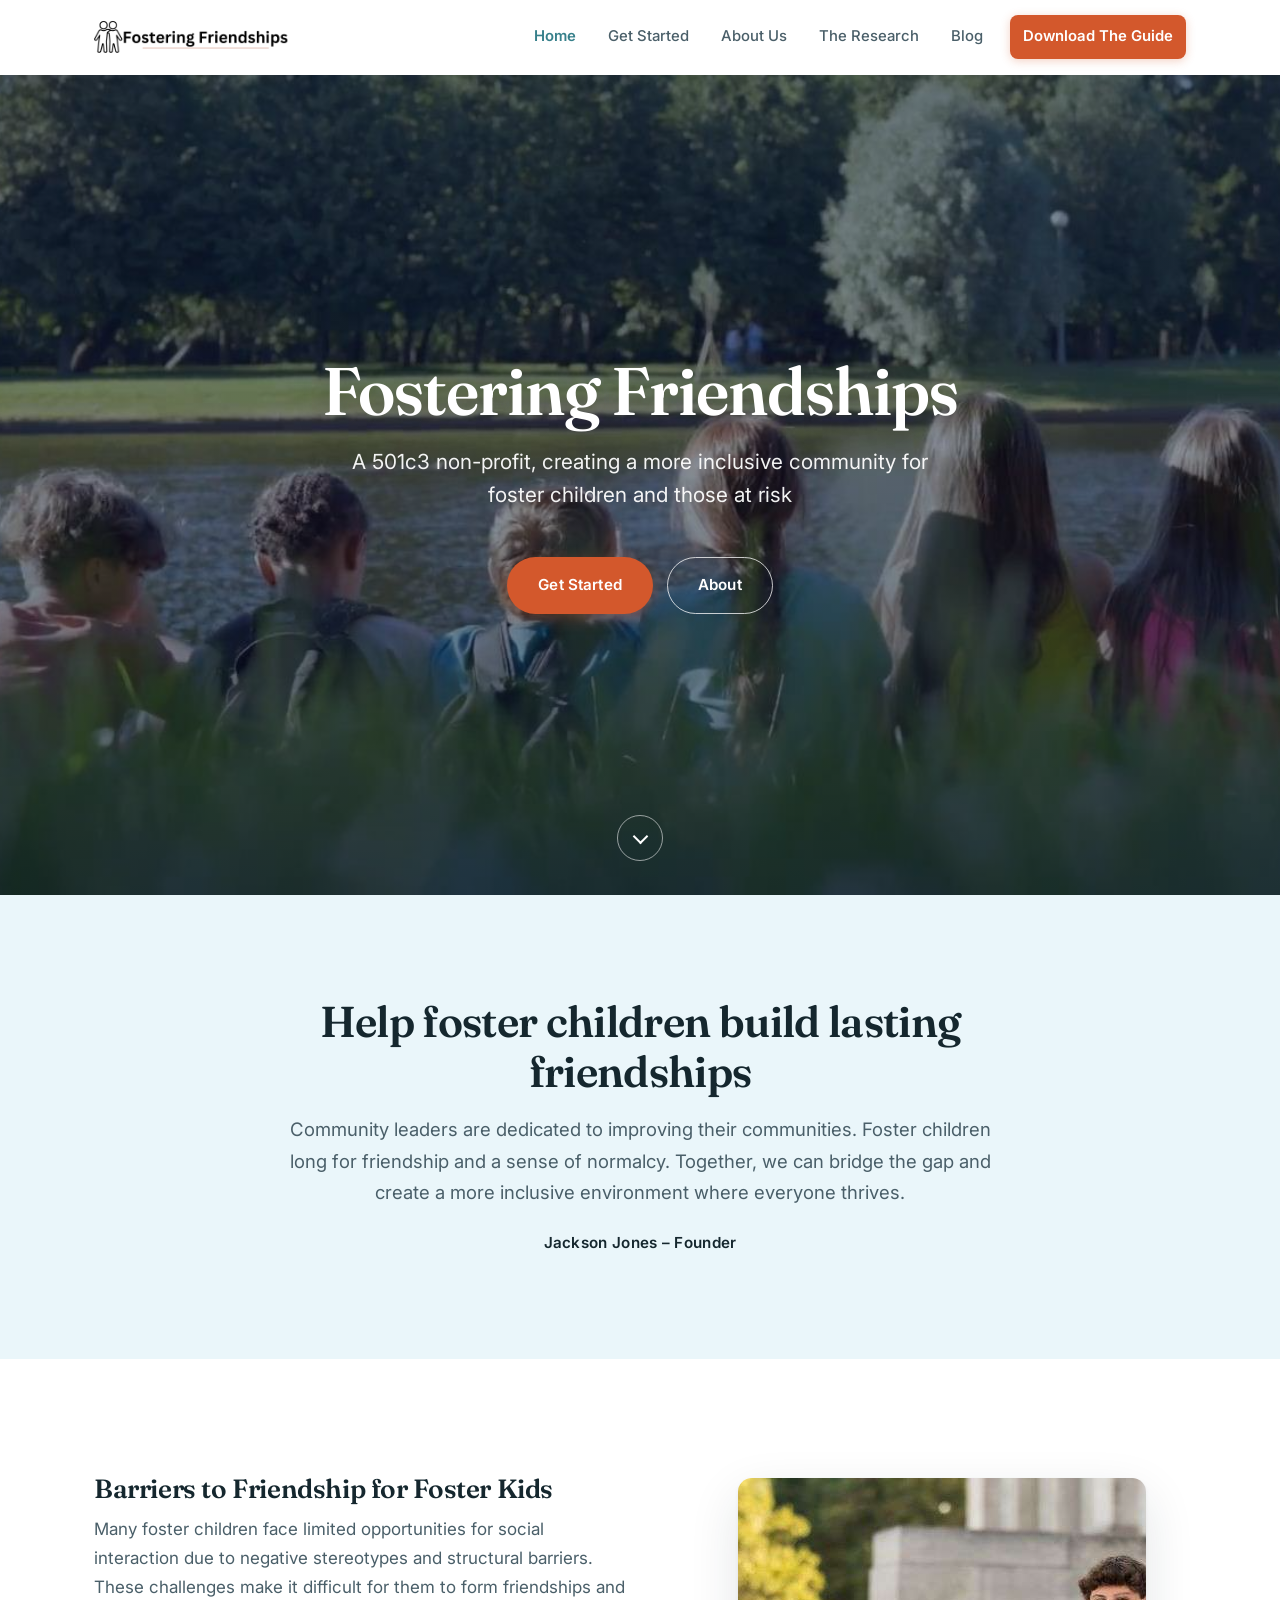
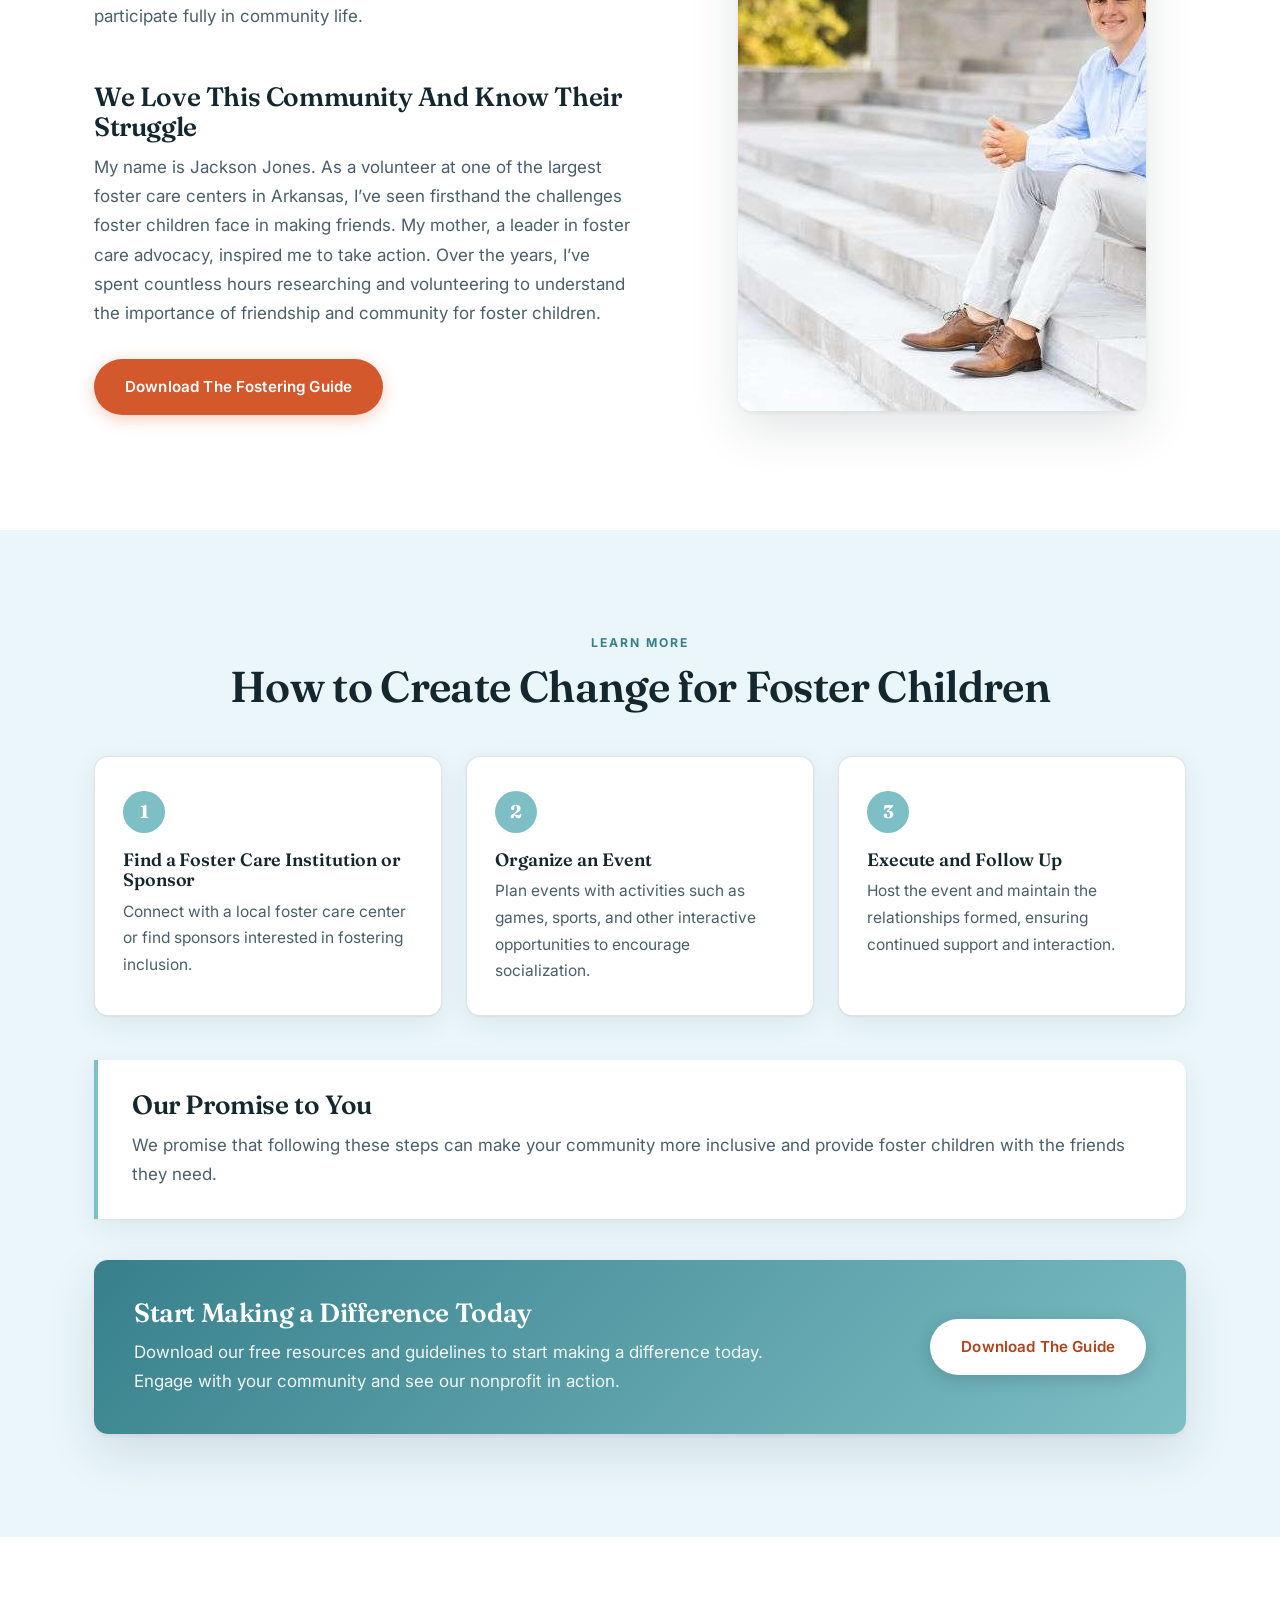
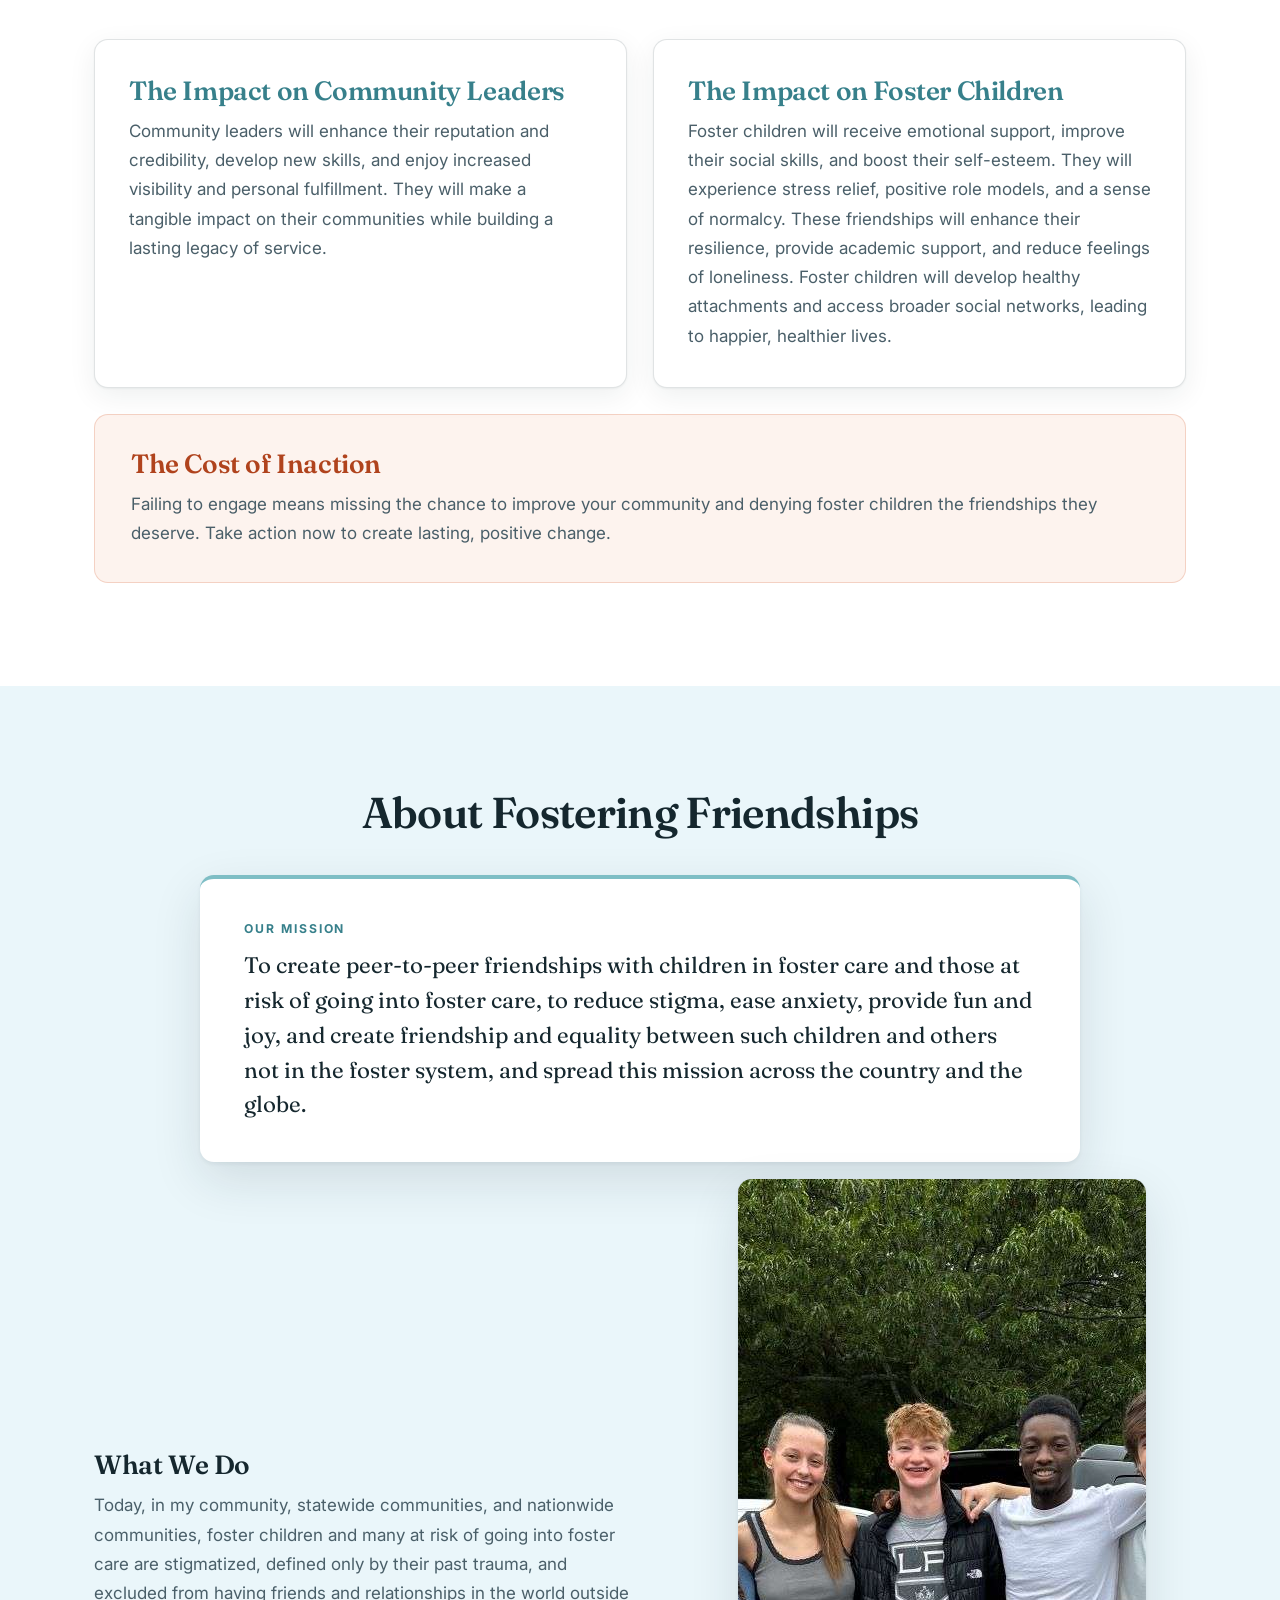
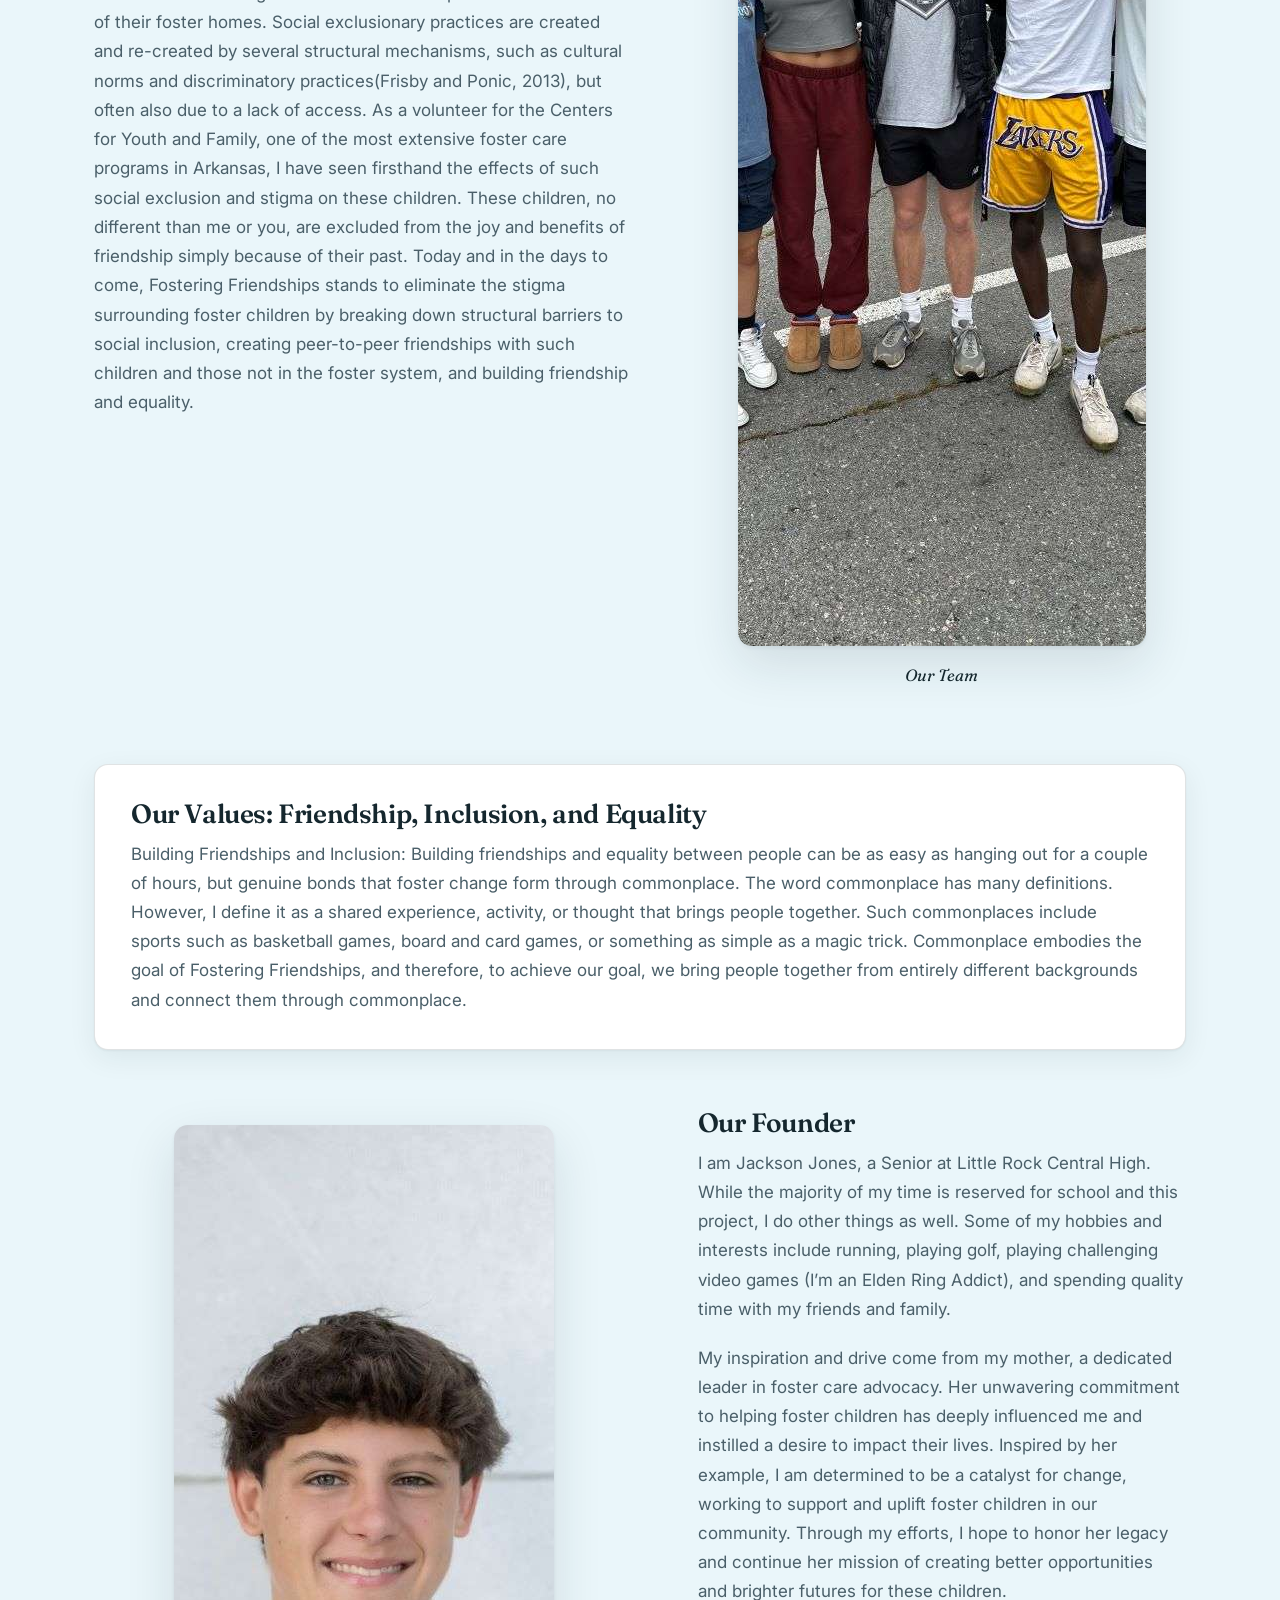
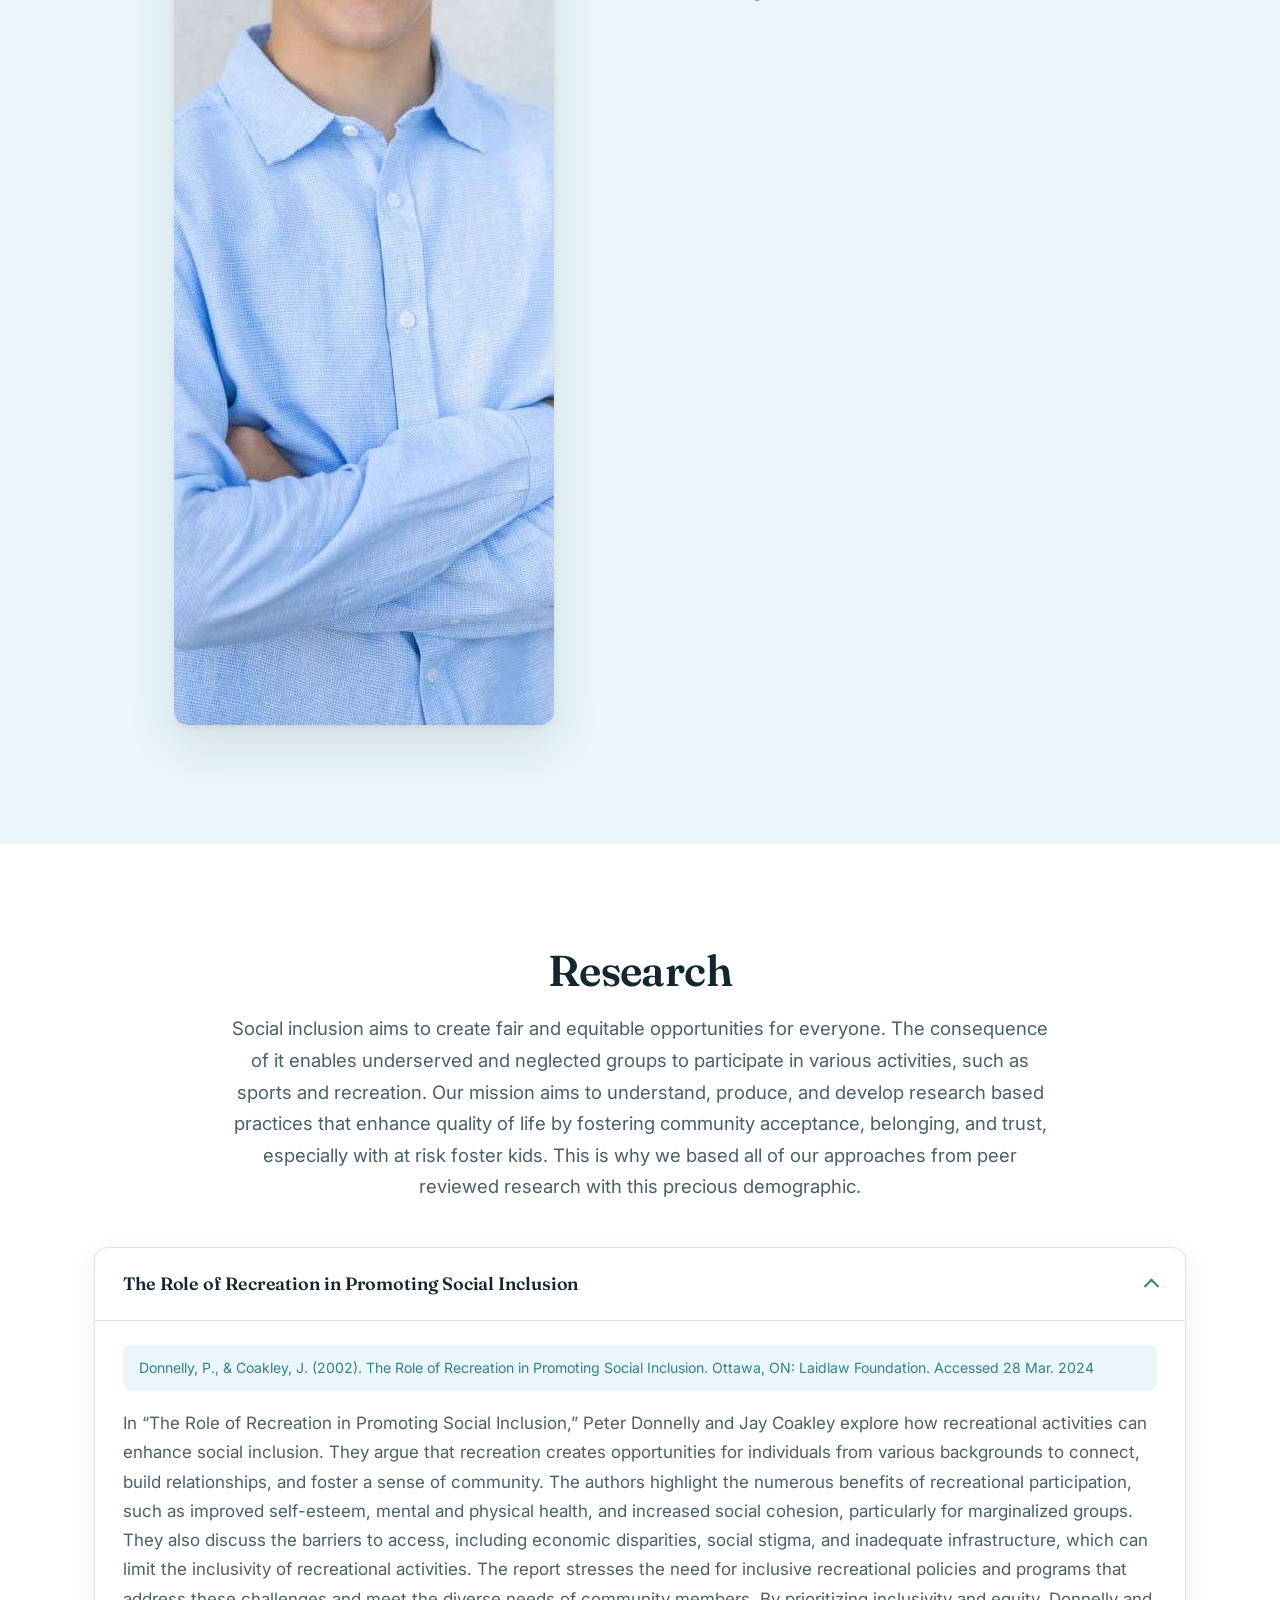
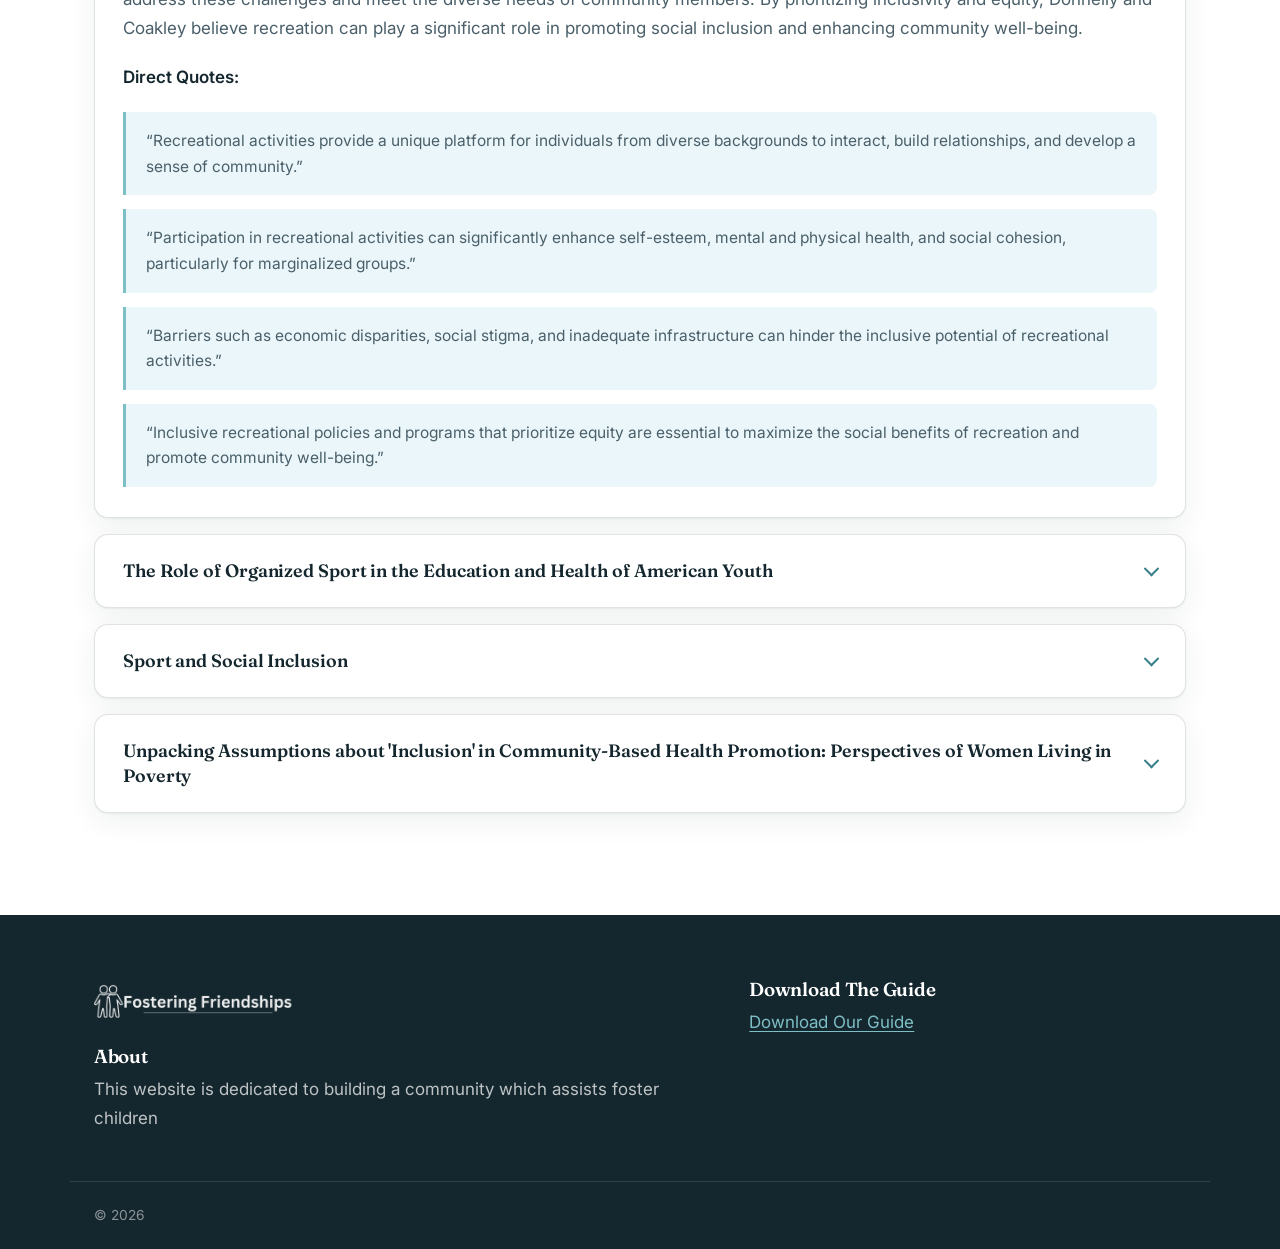
==== commit e2abc552: "Remove the contact form It posted to a WordPress backend that no longer exists and its reCAPTCHA key" ====
--- a/index.html
+++ b/index.html
@@ -26,7 +26,6 @@
       <a href="#get-started">Get Started</a>
       <a href="#about">About Us</a>
       <a href="#research">The Research</a>
-      <a href="#contact">Contact</a>
       <a href="blog.html">Blog</a>
       <a class="nav-cta" href="assets/fostering-friendship-guide.pdf" download>Download The Guide</a>
     </nav>
@@ -258,46 +257,6 @@
   </div>
 </section>
 
-<!-- ── Contact ──────────────────────────────────────── -->
-<section class="section section-pale" id="contact">
-  <div class="wrap narrow">
-    <h2 class="center">Contact Us</h2>
-    <p class="center sub">Contact us through the form below.</p>
-
-    <form class="form" id="contactForm" novalidate>
-      <div class="row">
-        <div class="field">
-          <label for="first">First Name <span class="req">*</span></label>
-          <input id="first" name="first" type="text" autocomplete="given-name" required>
-          <p class="err" data-for="first"></p>
-        </div>
-        <div class="field">
-          <label for="last">Last Name <span class="req">*</span></label>
-          <input id="last" name="last" type="text" autocomplete="family-name" required>
-          <p class="err" data-for="last"></p>
-        </div>
-      </div>
-      <div class="field">
-        <label for="email">Email Address <span class="req">*</span></label>
-        <input id="email" name="email" type="email" autocomplete="email" required>
-        <p class="err" data-for="email"></p>
-      </div>
-      <div class="field">
-        <label for="message">Message <span class="req">*</span></label>
-        <textarea id="message" name="message" rows="6" maxlength="500" required></textarea>
-        <p class="counter"><span id="count">0</span> / 500</p>
-        <p class="err" data-for="message"></p>
-      </div>
-      <p class="hp" aria-hidden="true">
-        <label for="website">Please do not fill in this field.</label>
-        <input id="website" name="website" type="text" tabindex="-1" autocomplete="off">
-      </p>
-      <button class="btn btn-primary" type="submit">Send Message</button>
-      <p class="form-note" id="formNote" role="status"></p>
-    </form>
-  </div>
-</section>
-
 </main>
 
 <footer class="site-footer">
--- a/styles.css
+++ b/styles.css
@@ -314,36 +314,6 @@
   font-size:.97rem;line-height:1.65;
 }
 
-/* ── Form ─────────────────────────────────────────── */
-
-.form{
-  background:var(--white);padding:38px 38px 34px;border-radius:var(--radius);
-  border:1px solid var(--line);box-shadow:var(--shadow-lg);
-}
-.row{display:grid;grid-template-columns:1fr 1fr;gap:20px}
-.field{margin-bottom:20px}
-.field label{
-  display:block;font-size:.88rem;font-weight:600;color:var(--ink);margin-bottom:7px;
-}
-.req{color:var(--orange)}
-.field input,.field textarea{
-  width:100%;font-family:var(--sans);font-size:1rem;color:var(--ink);
-  padding:13px 15px;border:1.5px solid var(--line);border-radius:10px;
-  background:#fbfdfe;transition:border-color .15s, box-shadow .15s;
-}
-.field input:focus,.field textarea:focus{
-  outline:none;border-color:var(--teal);box-shadow:0 0 0 4px rgba(126,190,197,.22);
-}
-.field textarea{resize:vertical;min-height:140px}
-.field.invalid input,.field.invalid textarea{border-color:var(--orange)}
-.counter{text-align:right;font-size:.8rem;color:#8798a1;margin:.45em 0 0}
-.err{color:var(--orange-deep);font-size:.84rem;margin:.5em 0 0;min-height:0}
-.err:empty{display:none}
-.hp{position:absolute;left:-9999px;width:1px;height:1px;overflow:hidden}
-.form-note{margin-top:1.2em;font-size:.92rem}
-.form-note.ok{color:var(--teal-deep);font-weight:600}
-.form-note.bad{color:var(--orange-deep)}
-
 /* ── Footer ───────────────────────────────────────── */
 
 .site-footer{background:var(--ink);color:rgba(255,255,255,.72);padding-top:64px}
@@ -413,8 +383,7 @@
   .wrap{padding-inline:18px}
   .hero-inner{padding-block:96px}
   .hero-actions .btn{width:100%;max-width:300px}
-  .form,.mission,.values,.callout,.card,.cta-band{padding-inline:22px}
-  .form{padding-block:28px}
+  .mission,.values,.callout,.card,.cta-band{padding-inline:22px}
   .cta-band{padding-block:30px}
   .study summary{padding:20px}
   .study-body{padding-inline:20px}
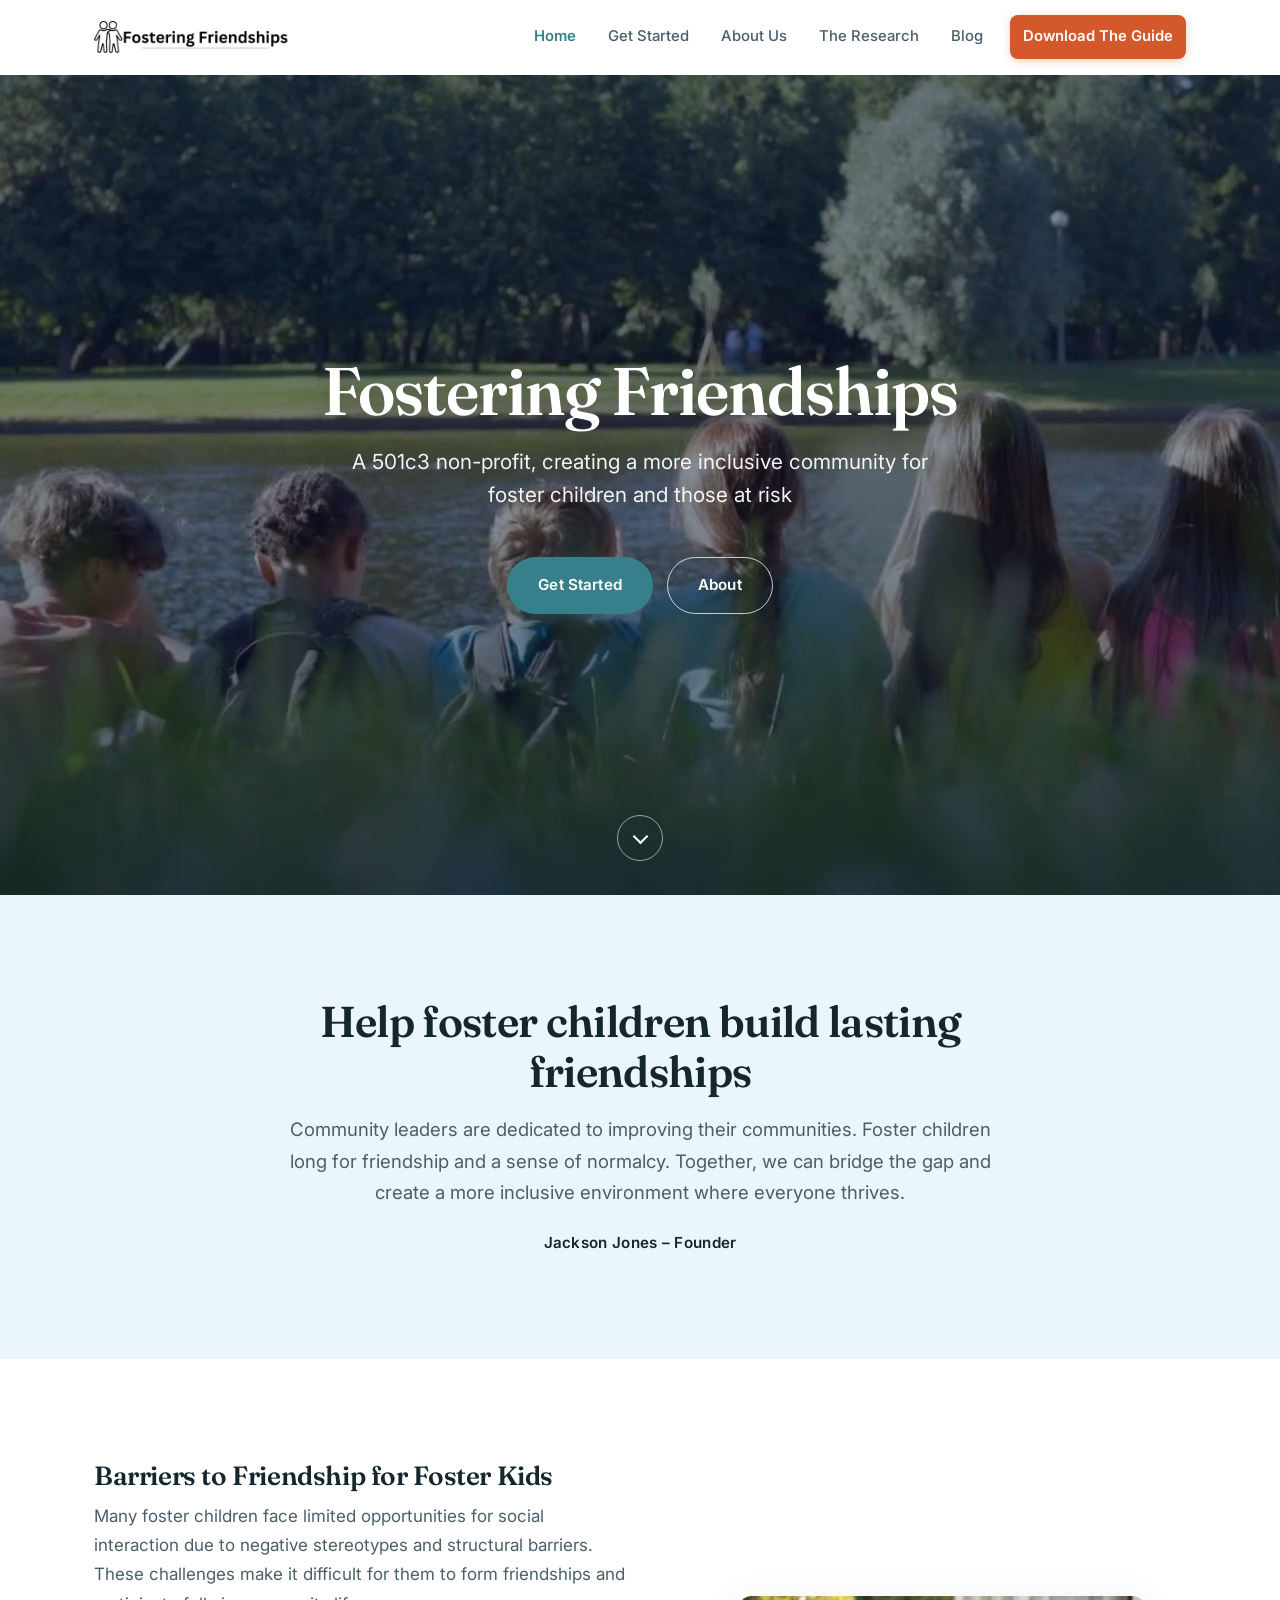
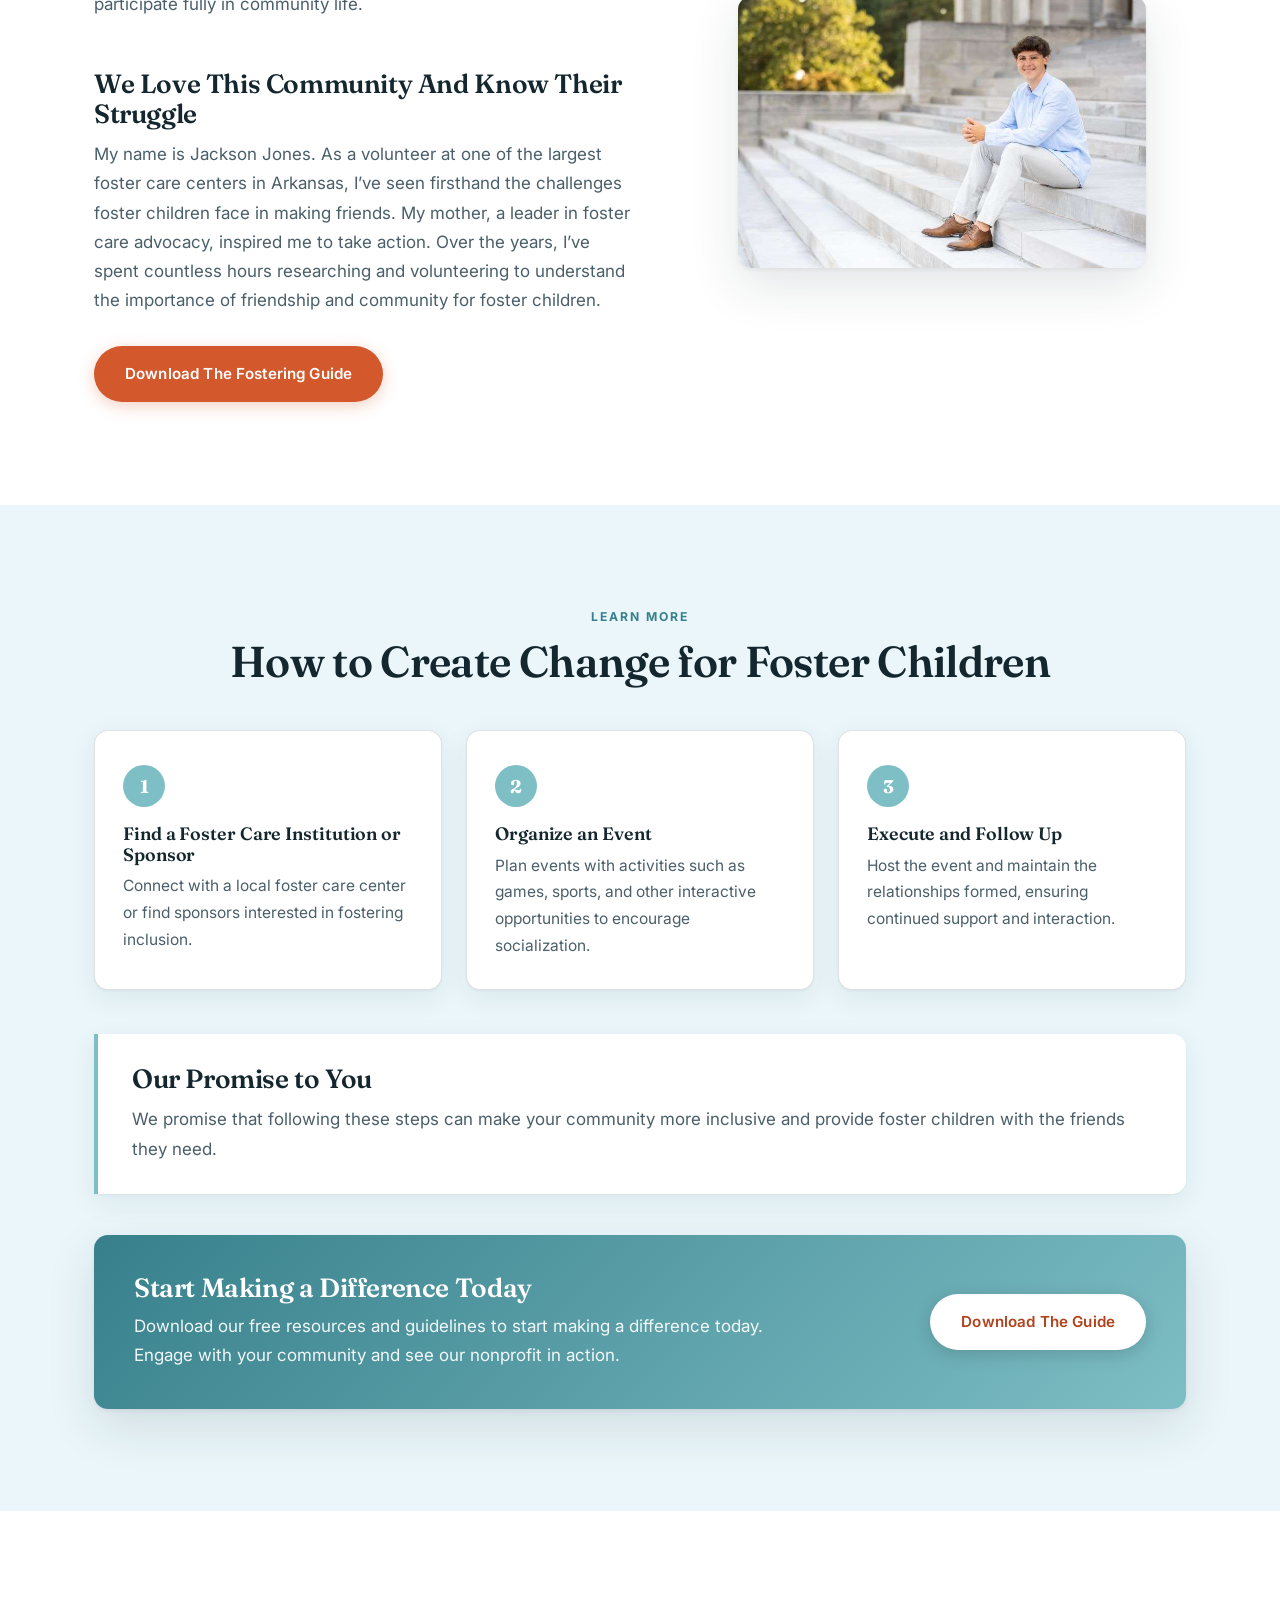
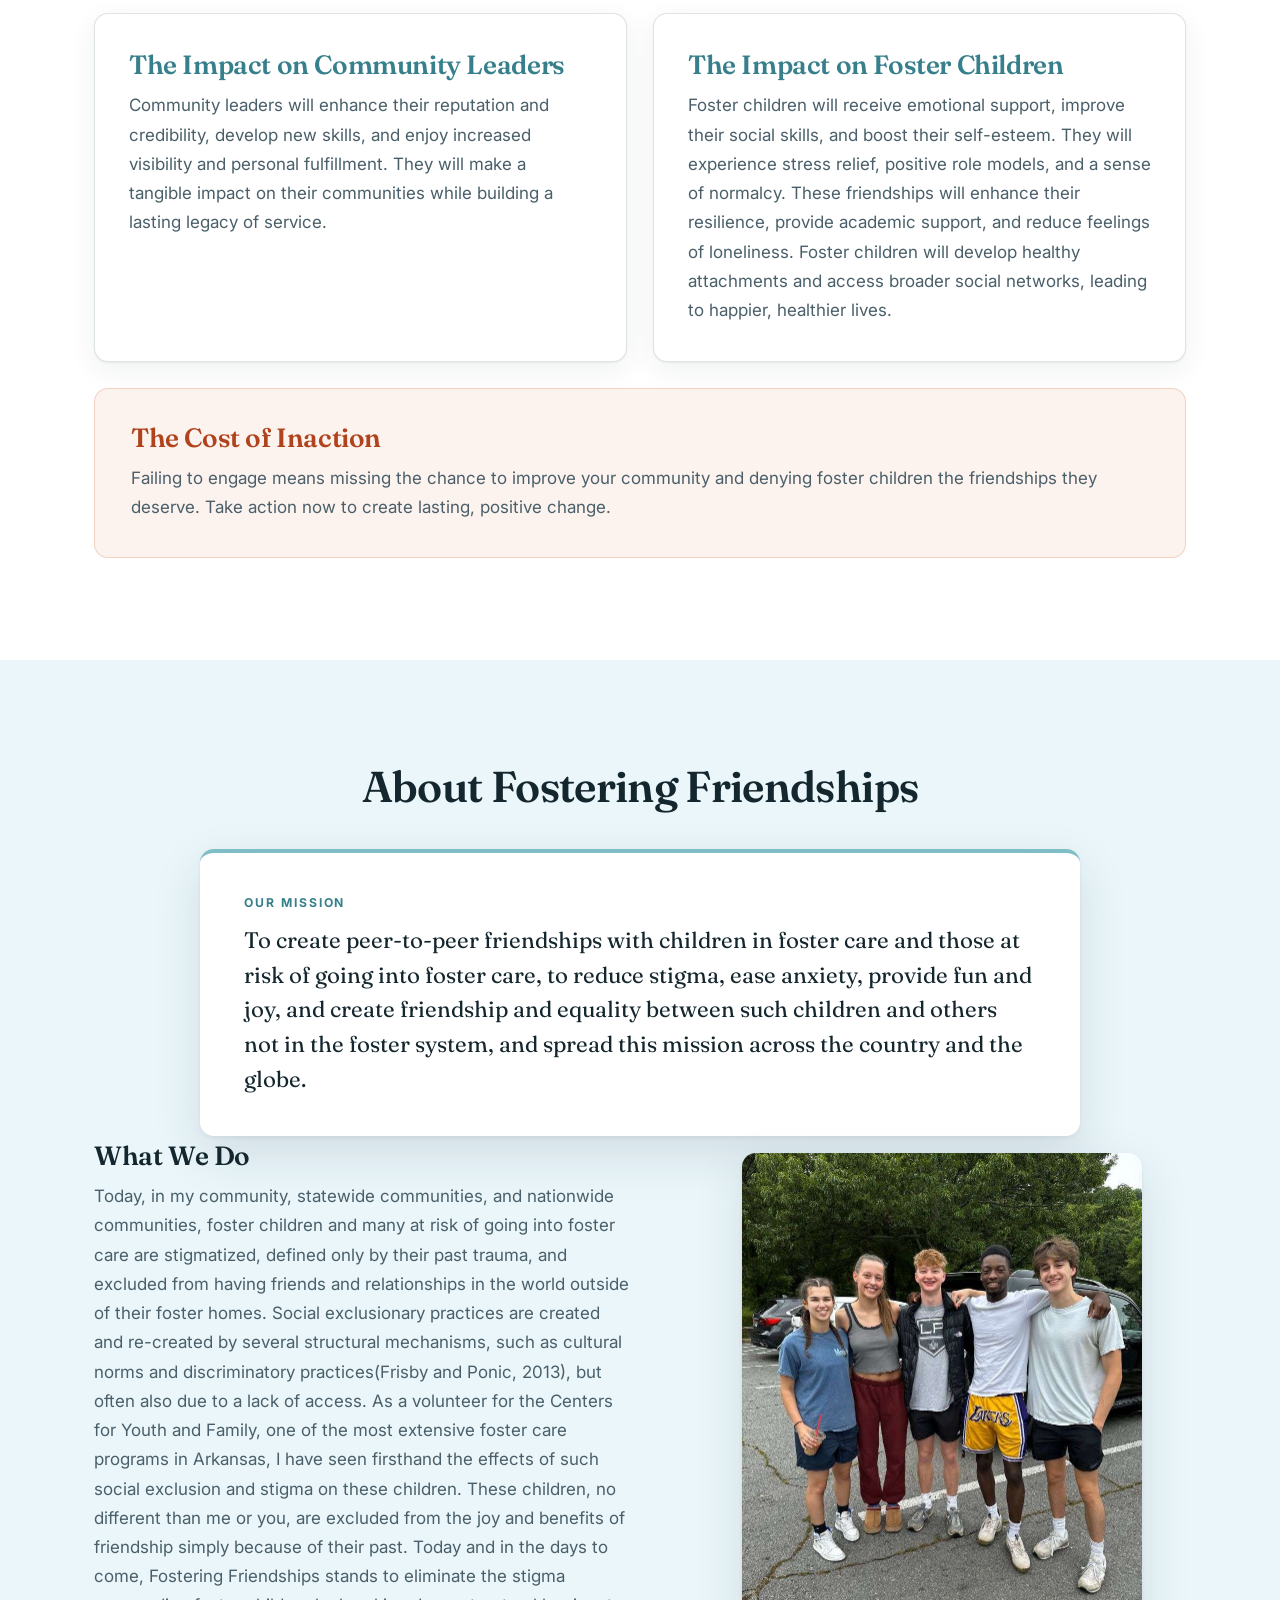
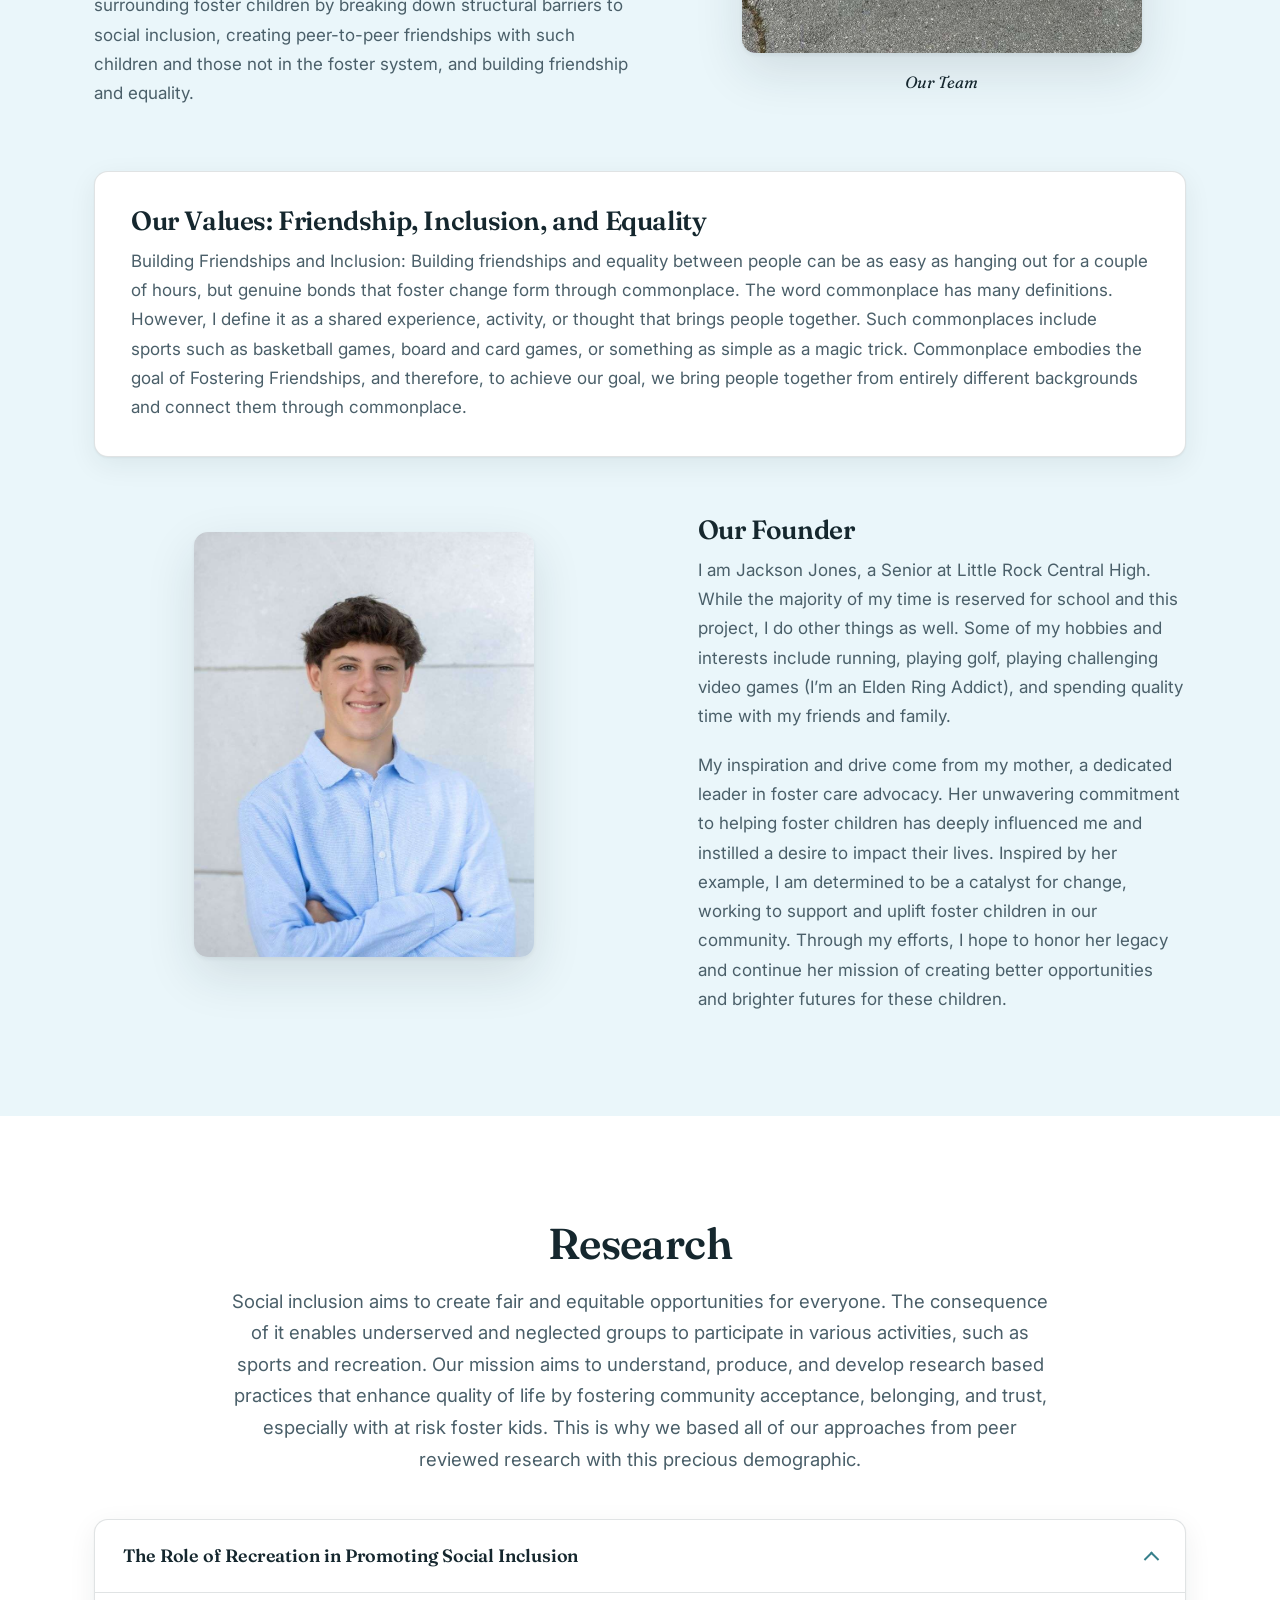
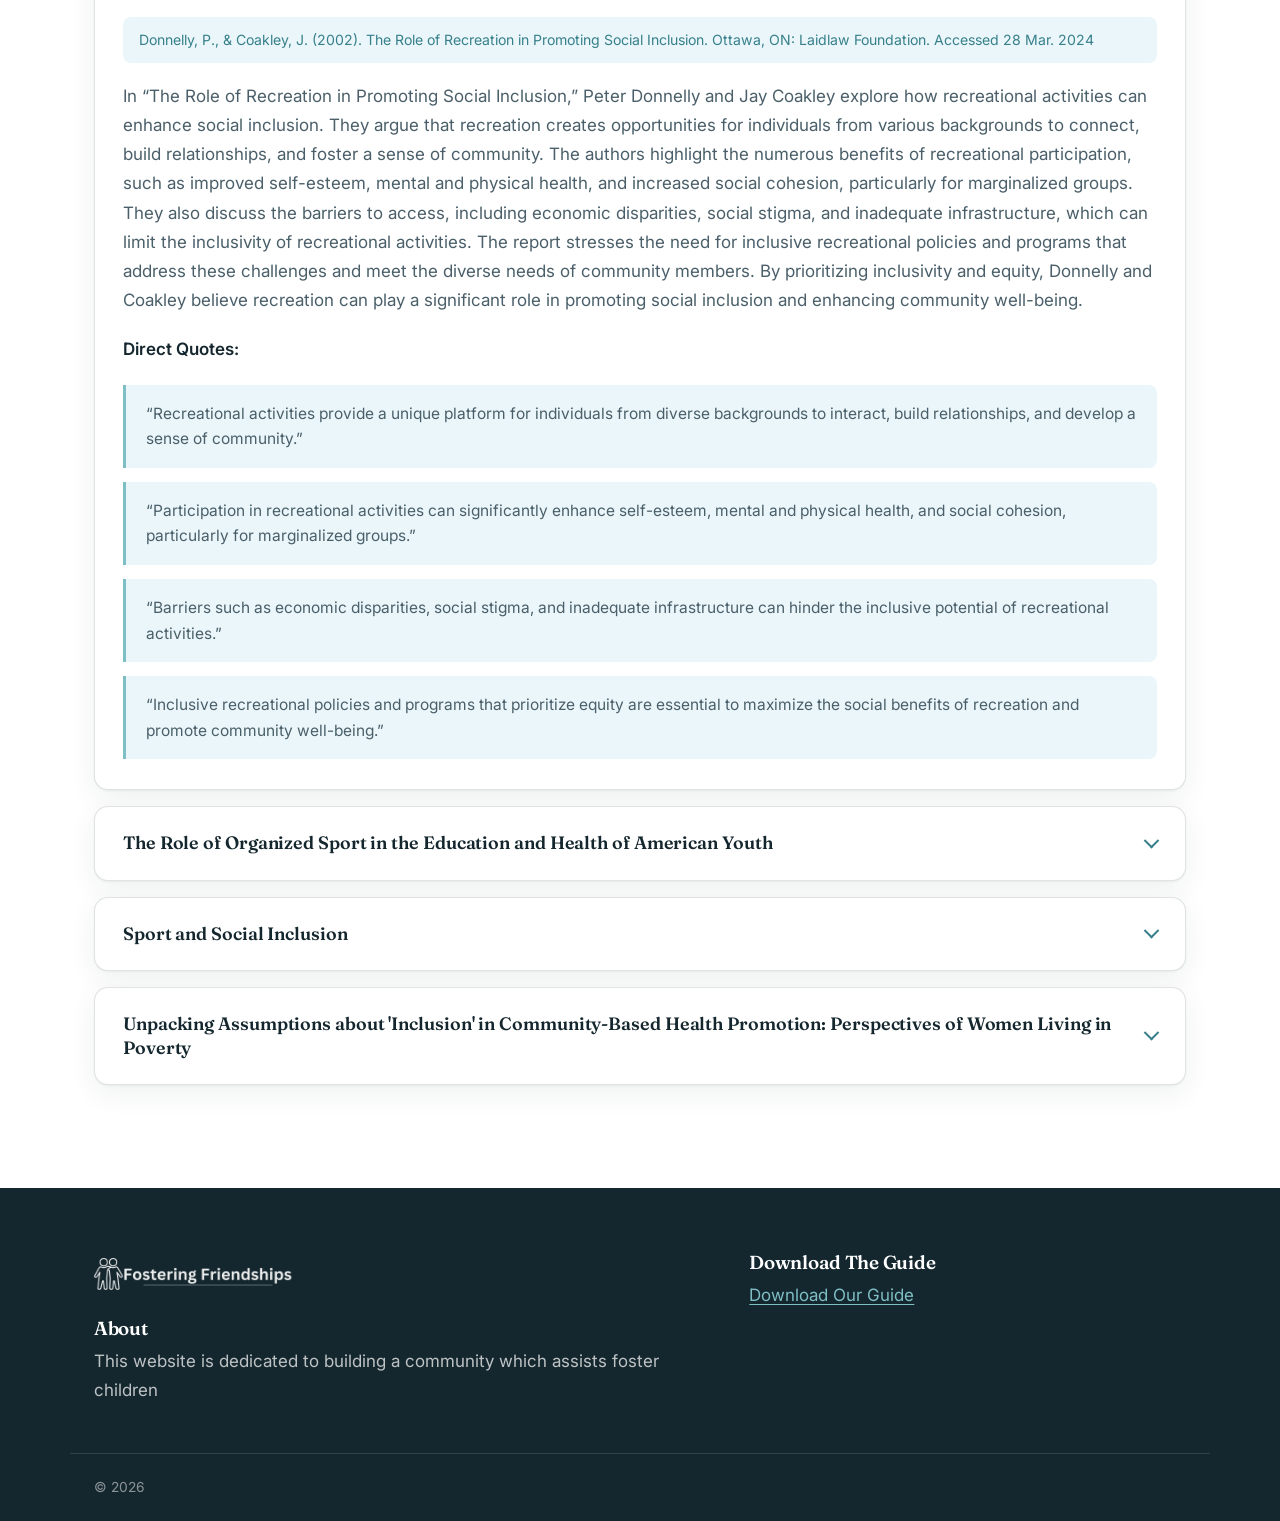
==== commit 4cbf92fb: "Fix stretched images and pull the orange back to an accent Images: .split-media img set width:100% b" ====
--- a/index.html
+++ b/index.html
@@ -73,10 +73,10 @@
       <h3>We Love This Community And Know Their Struggle</h3>
       <p>My name is Jackson Jones. As a volunteer at one of the largest foster care centers in Arkansas, I&rsquo;ve seen firsthand the challenges foster children face in making friends. My mother, a leader in foster care advocacy, inspired me to take action. Over the years, I&rsquo;ve spent countless hours researching and volunteering to understand the importance of friendship and community for foster children.</p>
       <p class="mt">
-        <a class="btn btn-primary" href="assets/fostering-friendship-guide.pdf" download>Download The Fostering Guide</a>
+        <a class="btn btn-accent" href="assets/fostering-friendship-guide.pdf" download>Download The Fostering Guide</a>
       </p>
     </div>
-    <figure class="split-media">
+    <figure class="split-media landscape">
       <img src="assets/Jackson-800px.jpg" alt="Jackson Jones, founder of Fostering Friendships" width="800" height="533" loading="lazy">
     </figure>
   </div>
@@ -116,7 +116,7 @@
         <h3>Start Making a Difference Today</h3>
         <p>Download our free resources and guidelines to start making a difference today. Engage with your community and see our nonprofit in action.</p>
       </div>
-      <a class="btn btn-primary" href="assets/fostering-friendship-guide.pdf" download>Download The Guide</a>
+      <a class="btn btn-accent" href="assets/fostering-friendship-guide.pdf" download>Download The Guide</a>
     </div>
   </div>
 </section>
@@ -156,7 +156,7 @@
         <h3>What We Do</h3>
         <p>Today, in my community, statewide communities, and nationwide communities, foster children and many at risk of going into foster care are stigmatized, defined only by their past trauma, and excluded from having friends and relationships in the world outside of their foster homes. Social exclusionary practices are created and re-created by several structural mechanisms, such as cultural norms and discriminatory practices(Frisby and Ponic, 2013), but often also due to a lack of access. As a volunteer for the Centers for Youth and Family, one of the most extensive foster care programs in Arkansas, I have seen firsthand the effects of such social exclusion and stigma on these children. These children, no different than me or you, are excluded from the joy and benefits of friendship simply because of their past. Today and in the days to come, Fostering Friendships stands to eliminate the stigma surrounding foster children by breaking down structural barriers to social inclusion, creating peer-to-peer friendships with such children and those not in the foster system, and building friendship and equality.</p>
       </div>
-      <figure class="split-media">
+      <figure class="split-media portrait">
         <img src="assets/team-photo.jpg" alt="The Fostering Friendships volunteer team" width="800" height="1067" loading="lazy">
         <figcaption>Our Team</figcaption>
       </figure>
@@ -168,7 +168,7 @@
     </div>
 
     <div class="split founder">
-      <figure class="split-media">
+      <figure class="split-media portrait">
         <img src="assets/Jackson-Jones.jpg" alt="Portrait of Jackson Jones" width="800" height="1200" loading="lazy">
       </figure>
       <div class="split-text">
--- a/styles.css
+++ b/styles.css
@@ -151,8 +151,11 @@
   transition:transform .15s, background .15s, box-shadow .15s, color .15s;
 }
 .btn:active{transform:translateY(1px)}
-.btn-primary{background:var(--orange);color:#fff;box-shadow:0 4px 16px rgba(211,88,44,.3)}
-.btn-primary:hover{background:var(--orange-deep);color:#fff;box-shadow:0 8px 24px rgba(211,88,44,.36)}
+.btn-primary{background:var(--teal-deep);color:#fff;box-shadow:0 4px 16px rgba(55,128,139,.28)}
+.btn-primary:hover{background:#2b6772;color:#fff;box-shadow:0 8px 24px rgba(55,128,139,.34)}
+/* the original reserved #d3582c for the guide download and nothing else */
+.btn-accent{background:var(--orange);color:#fff;box-shadow:0 4px 16px rgba(211,88,44,.28)}
+.btn-accent:hover{background:var(--orange-deep);color:#fff;box-shadow:0 8px 24px rgba(211,88,44,.34)}
 .btn-ghost{background:transparent;color:#fff;border-color:rgba(255,255,255,.75)}
 .btn-ghost:hover{background:#fff;color:var(--ink)}
 
@@ -205,13 +208,20 @@
 .split-reverse .split-text{order:1}
 .split-reverse .split-media{order:2}
 .split-media img{
-  width:100%;border-radius:var(--radius);box-shadow:var(--shadow-lg);object-fit:cover;
-}
+  width:100%;height:auto;display:block;object-fit:cover;
+  border-radius:var(--radius);box-shadow:var(--shadow-lg);
+}
+/* fixed frames so a portrait source cannot run away down the page */
+.split-media.landscape img{aspect-ratio:3/2}
+.split-media.portrait img{aspect-ratio:4/5}
+.split-media.portrait{max-width:400px;margin-inline:auto}
+/* the founder shot is 2:3, so a 4:5 frame crops it; bias up to keep the face centred */
+.founder .split-media img{object-position:50% 18%}
 .split-media figcaption{
   margin-top:.9em;text-align:center;font-style:italic;
   font-family:var(--head);color:var(--ink);font-size:1.02rem;
 }
-.founder .split-media{max-width:380px;margin-inline:auto}
+.founder .split-media{max-width:340px;margin-inline:auto}
 .founder{margin-top:3.4em;align-items:start}
 
 /* ── Steps ────────────────────────────────────────── */
@@ -246,8 +256,8 @@
 .cta-band h3{color:#fff;margin-bottom:.35em}
 .cta-band p{margin:0;color:rgba(255,255,255,.93);max-width:62ch}
 .cta-band > div{flex:1 1 380px}
-.cta-band .btn-primary{background:#fff;color:var(--orange-deep);box-shadow:0 4px 18px rgba(0,0,0,.16)}
-.cta-band .btn-primary:hover{background:#fff6f2;color:var(--orange-deep)}
+.cta-band .btn-accent,.cta-band .btn-primary{background:#fff;color:var(--orange-deep);box-shadow:0 4px 18px rgba(0,0,0,.16)}
+.cta-band .btn-accent:hover,.cta-band .btn-primary:hover{background:#fff6f2;color:var(--orange-deep)}
 
 /* ── Impact ───────────────────────────────────────── */
 
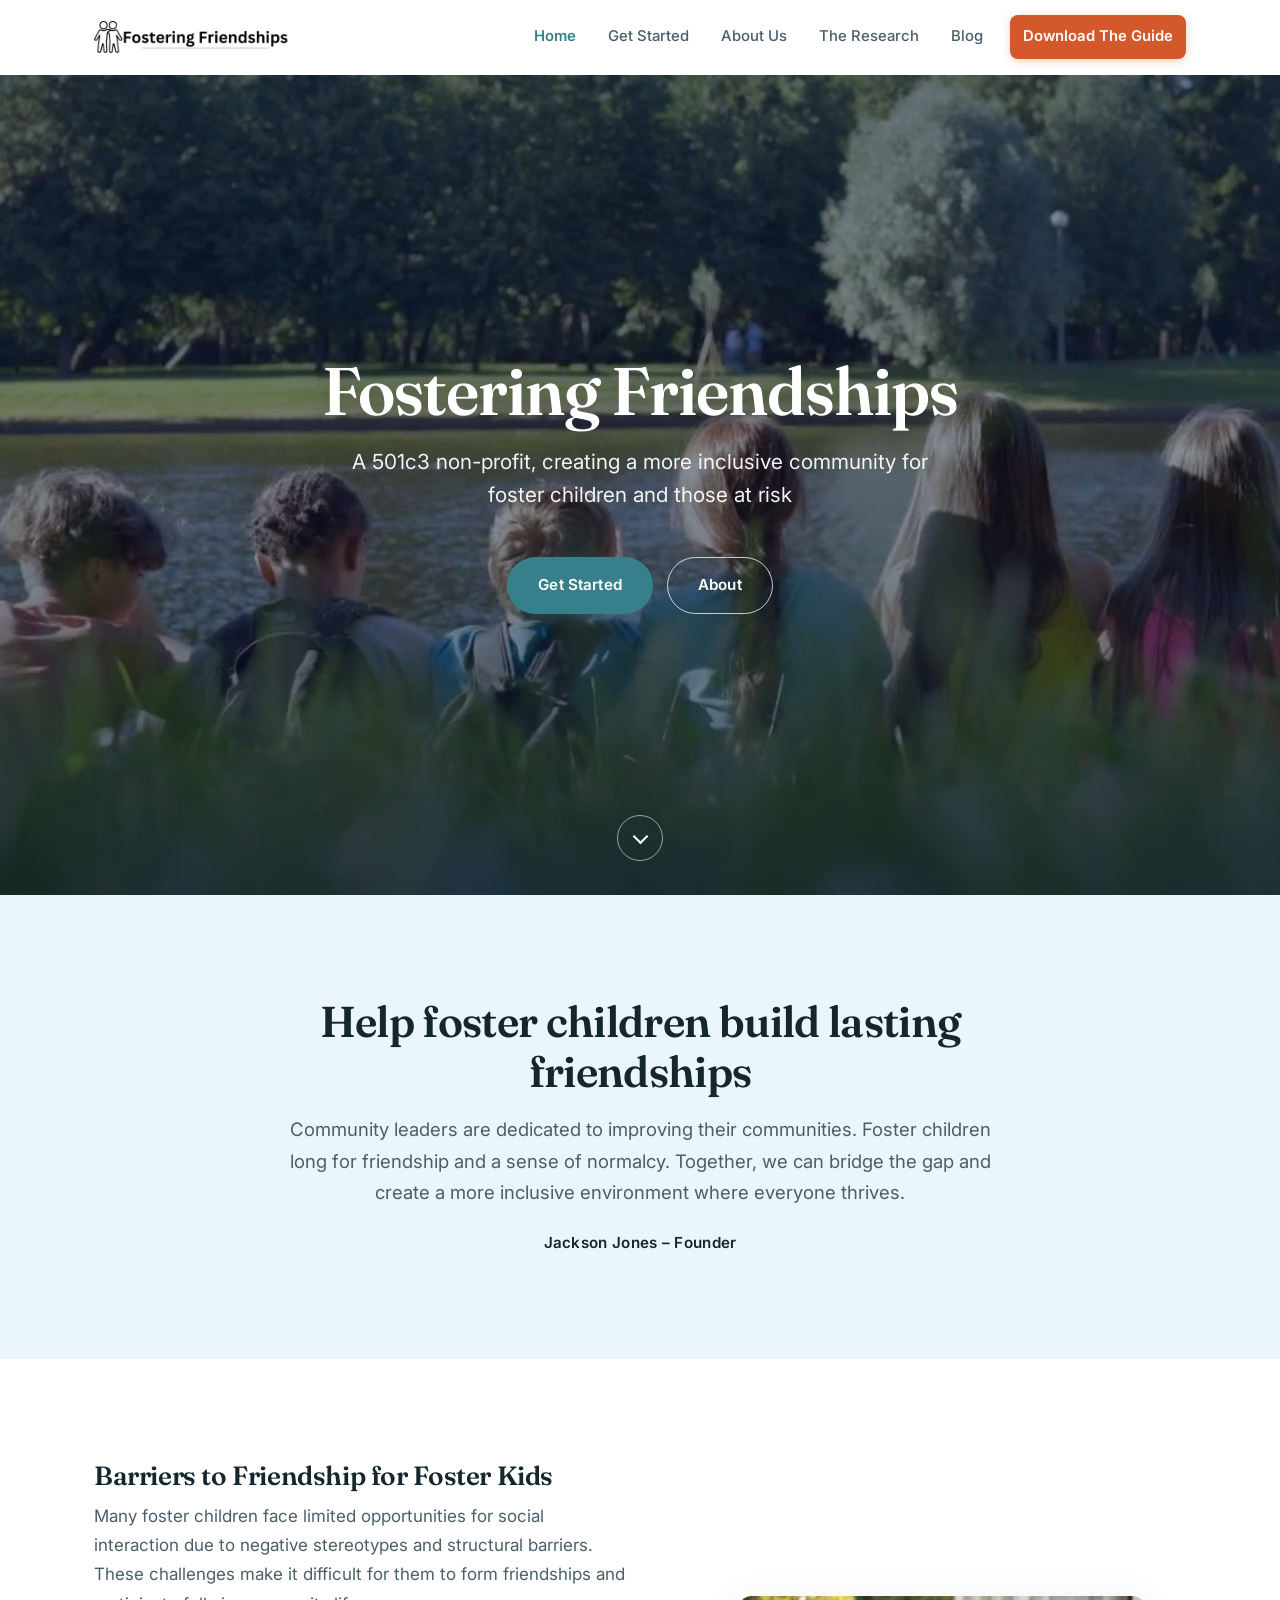
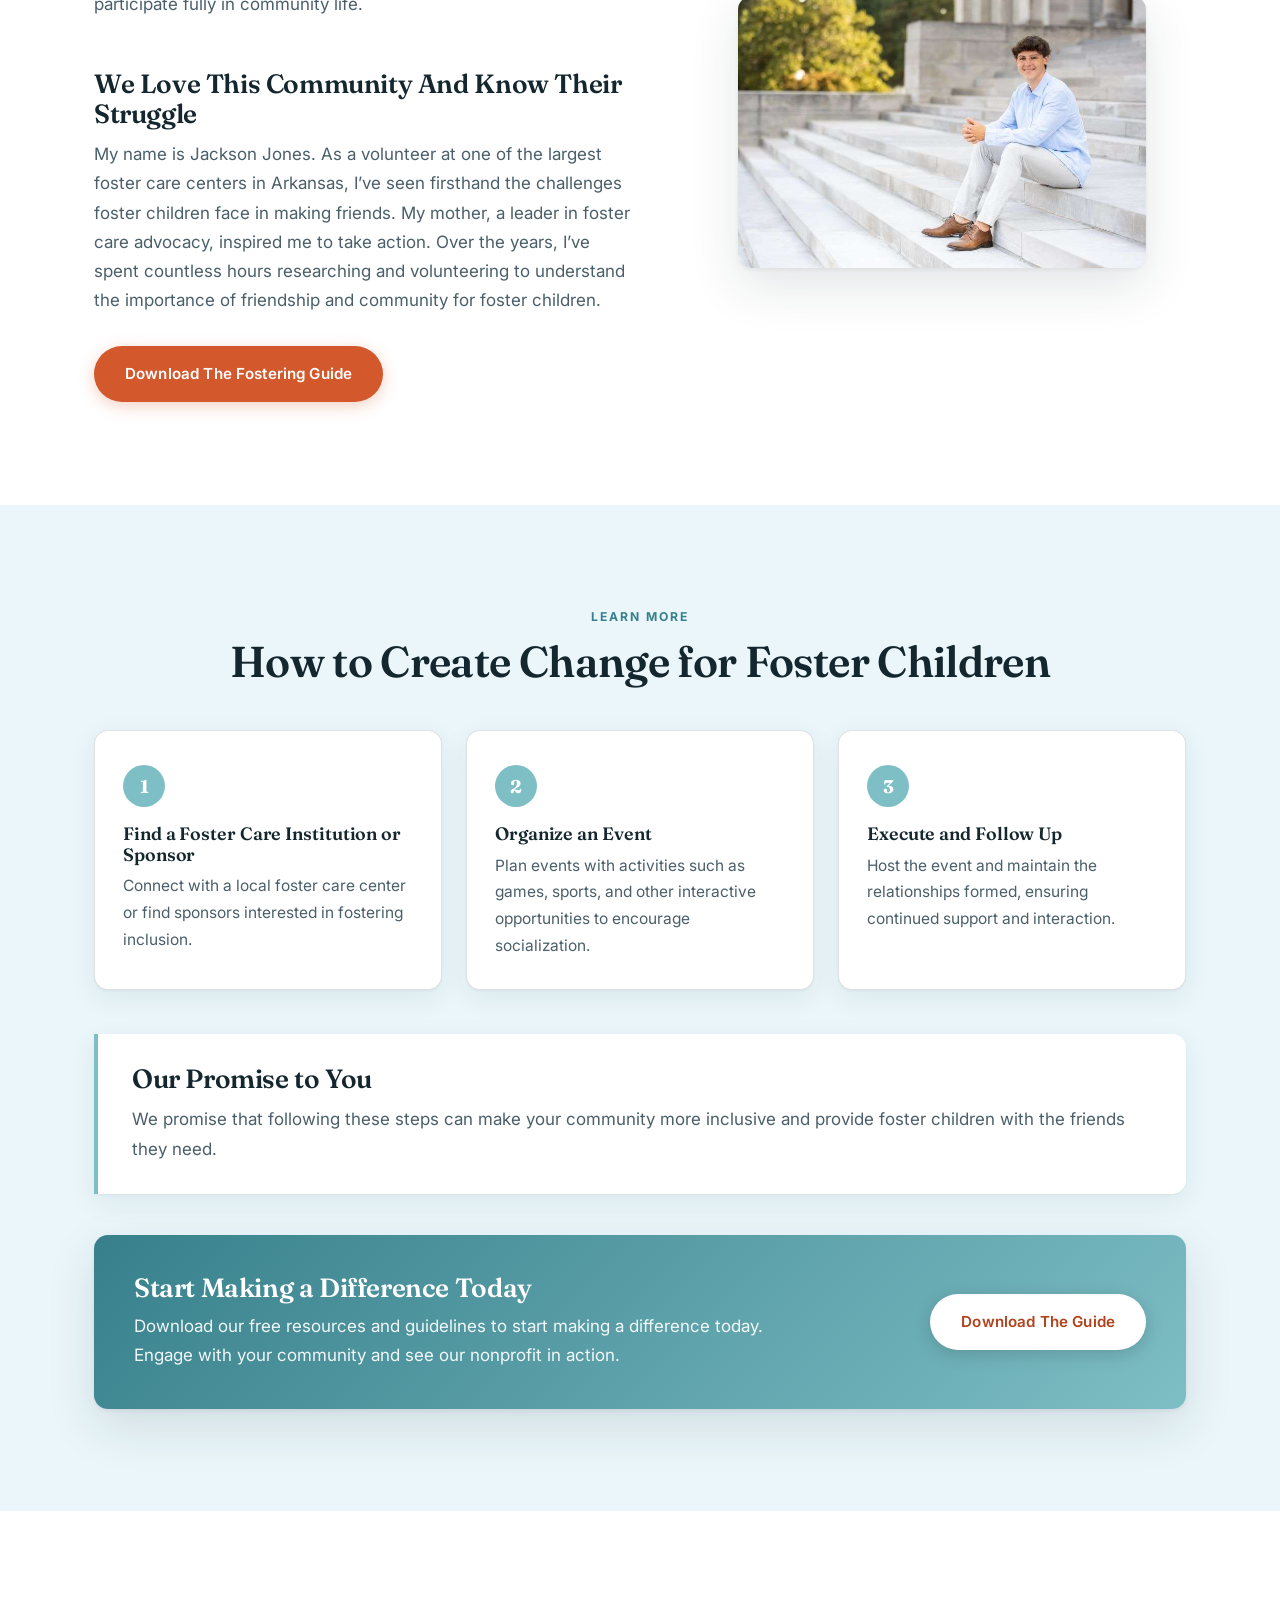
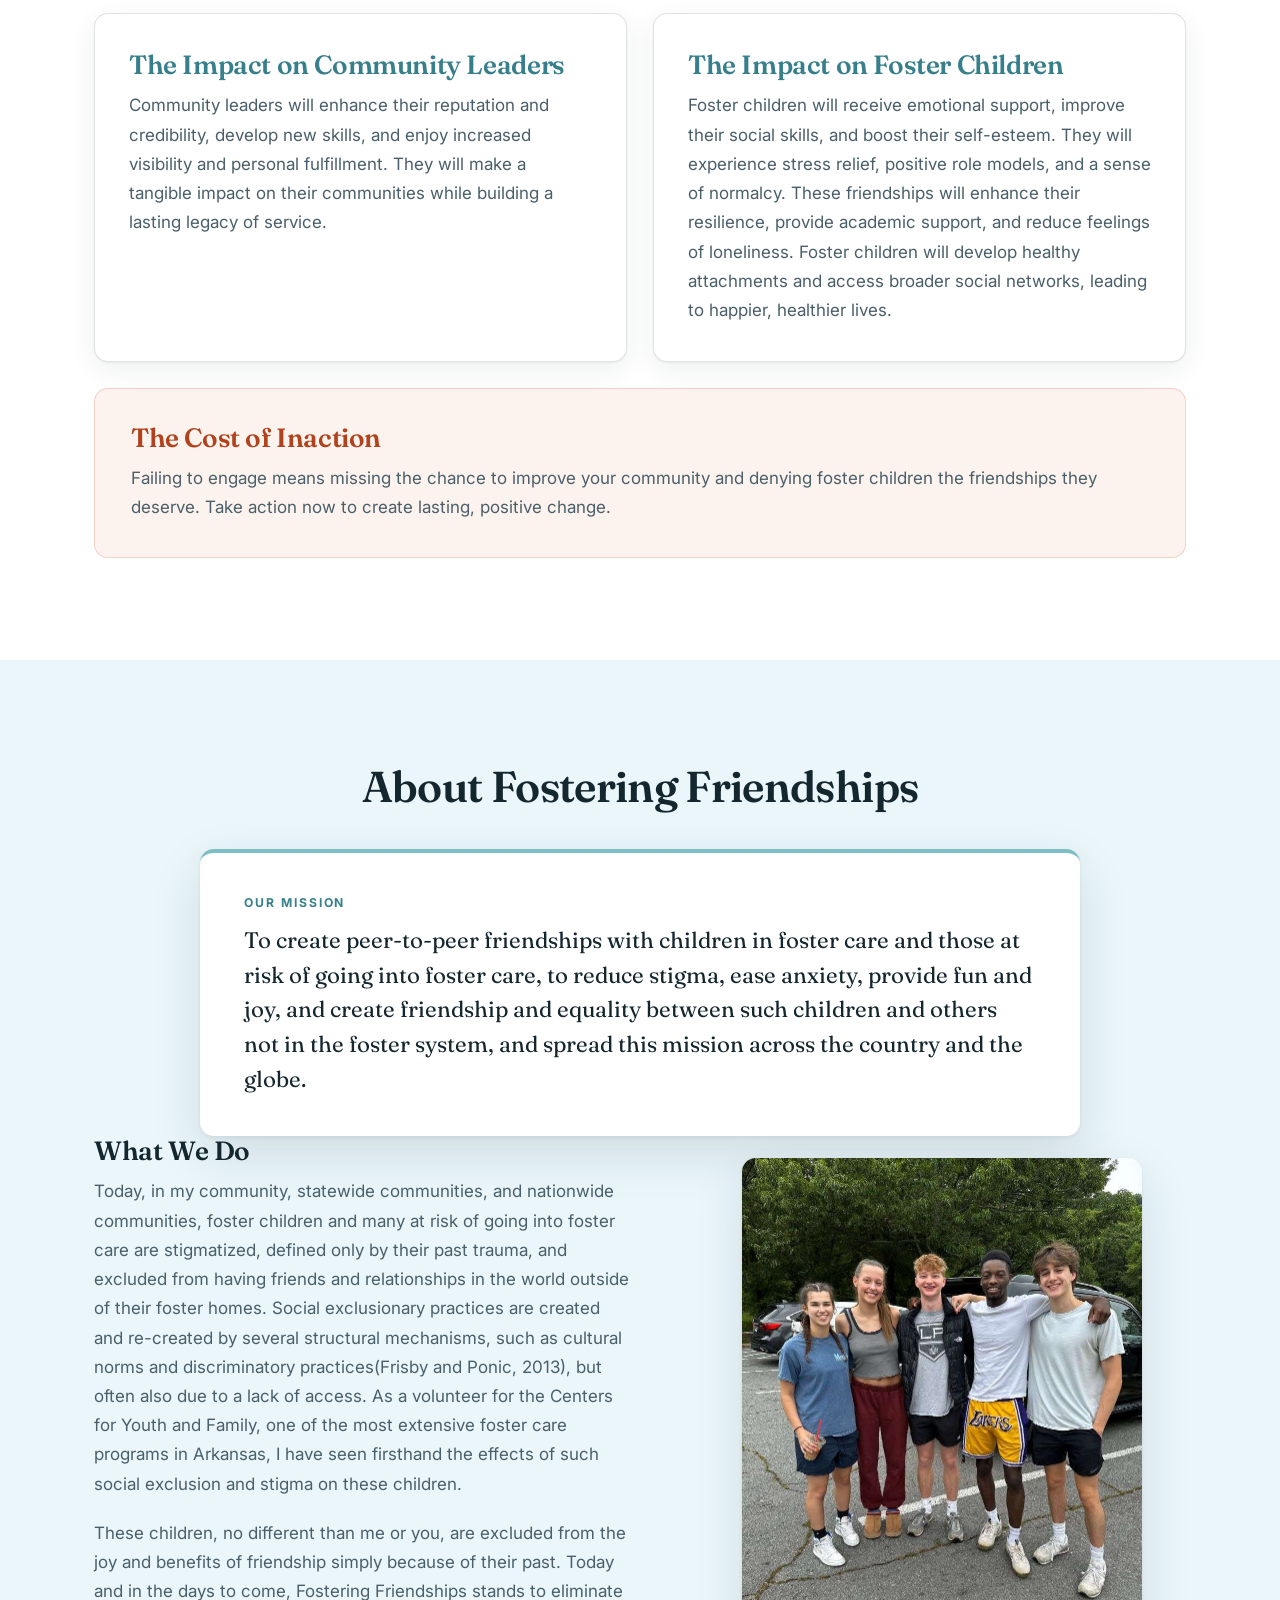
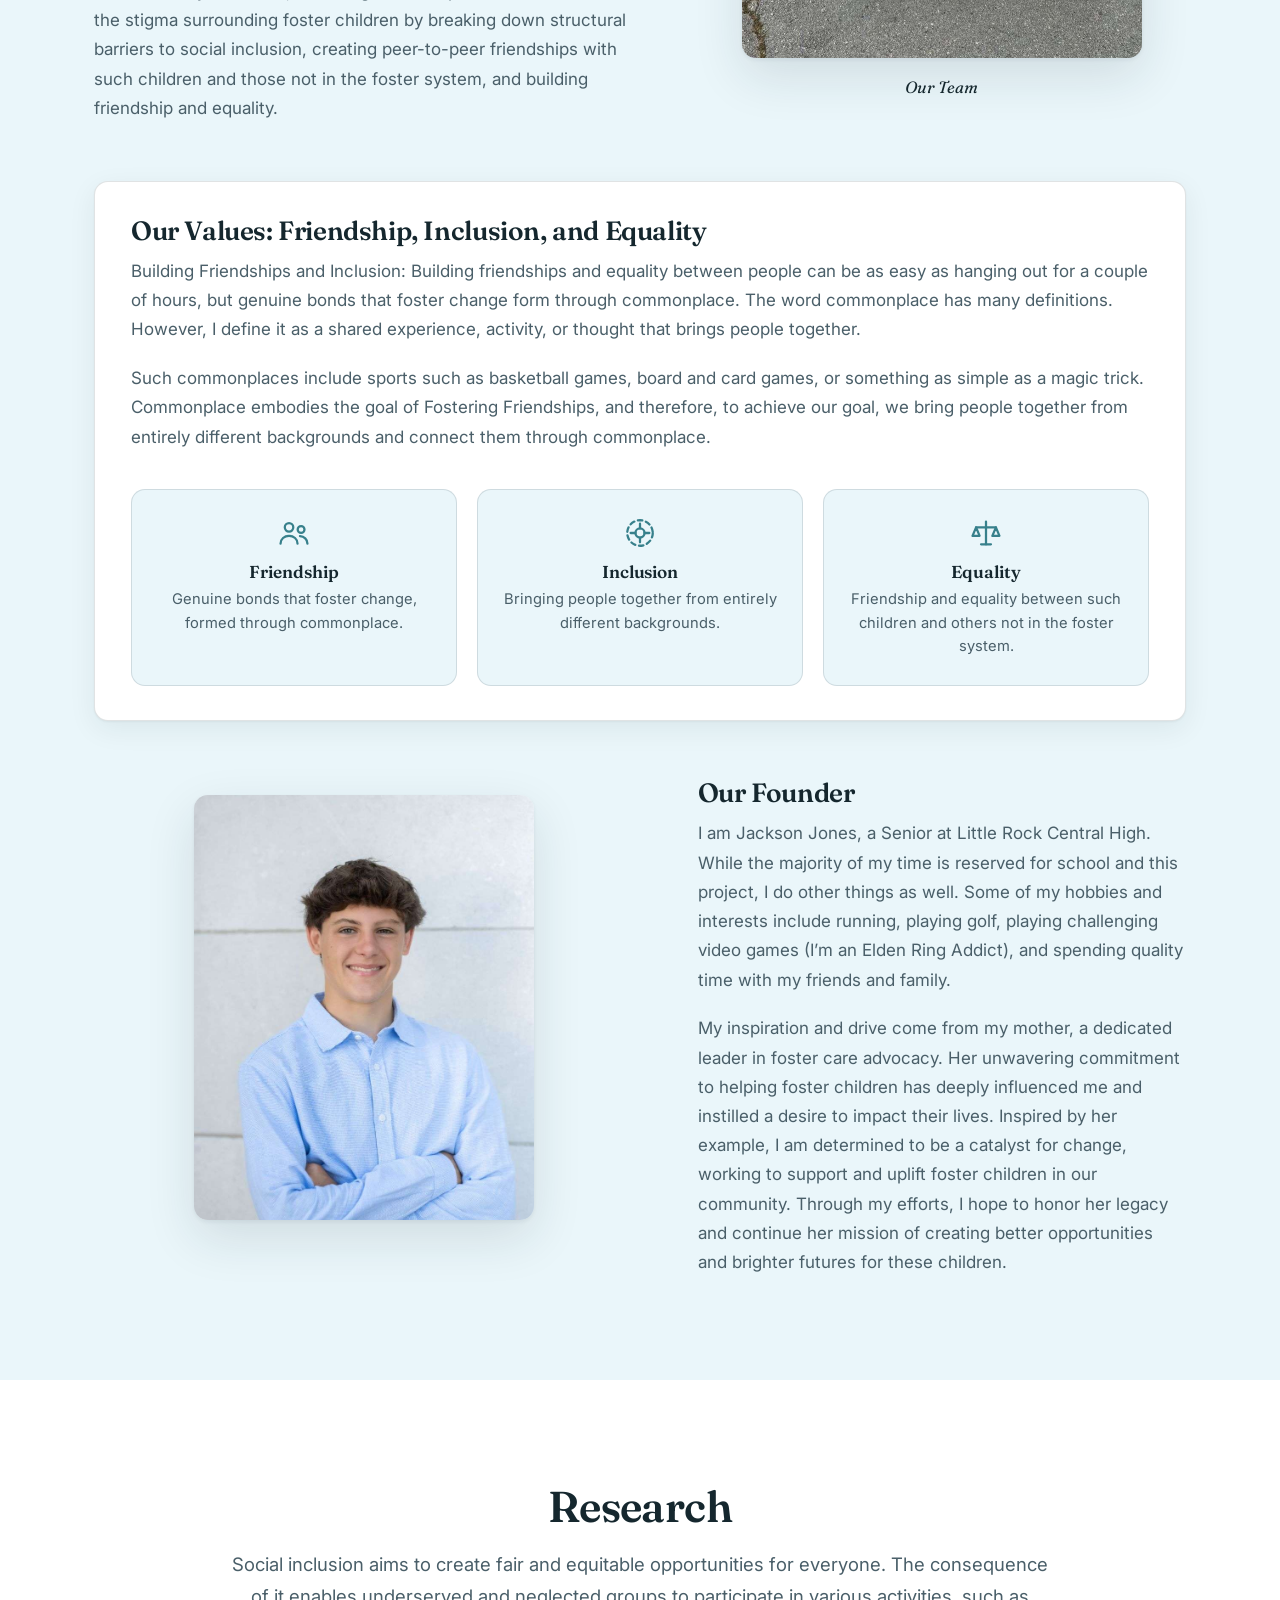
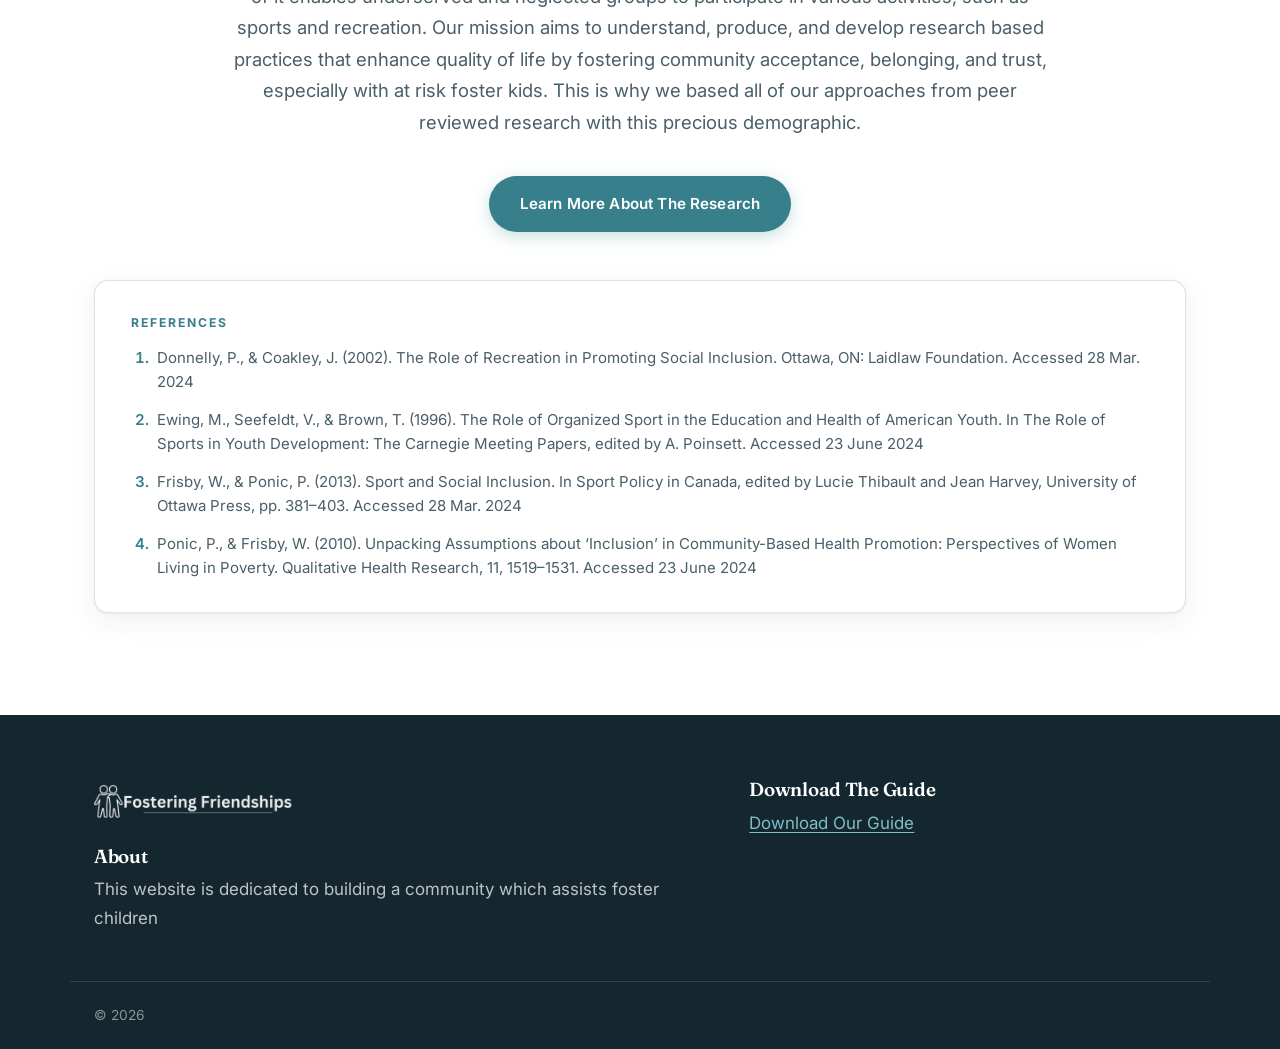
==== commit bb82a43a: "Move the research onto its own page; break up two walls of text The four studies were a long accordi" ====
--- a/index.html
+++ b/index.html
@@ -25,7 +25,7 @@
       <a href="#home">Home</a>
       <a href="#get-started">Get Started</a>
       <a href="#about">About Us</a>
-      <a href="#research">The Research</a>
+      <a href="research.html">The Research</a>
       <a href="blog.html">Blog</a>
       <a class="nav-cta" href="assets/fostering-friendship-guide.pdf" download>Download The Guide</a>
     </nav>
@@ -154,7 +154,8 @@
     <div class="split split-reverse">
       <div class="split-text">
         <h3>What We Do</h3>
-        <p>Today, in my community, statewide communities, and nationwide communities, foster children and many at risk of going into foster care are stigmatized, defined only by their past trauma, and excluded from having friends and relationships in the world outside of their foster homes. Social exclusionary practices are created and re-created by several structural mechanisms, such as cultural norms and discriminatory practices(Frisby and Ponic, 2013), but often also due to a lack of access. As a volunteer for the Centers for Youth and Family, one of the most extensive foster care programs in Arkansas, I have seen firsthand the effects of such social exclusion and stigma on these children. These children, no different than me or you, are excluded from the joy and benefits of friendship simply because of their past. Today and in the days to come, Fostering Friendships stands to eliminate the stigma surrounding foster children by breaking down structural barriers to social inclusion, creating peer-to-peer friendships with such children and those not in the foster system, and building friendship and equality.</p>
+        <p>Today, in my community, statewide communities, and nationwide communities, foster children and many at risk of going into foster care are stigmatized, defined only by their past trauma, and excluded from having friends and relationships in the world outside of their foster homes. Social exclusionary practices are created and re-created by several structural mechanisms, such as cultural norms and discriminatory practices(Frisby and Ponic, 2013), but often also due to a lack of access. As a volunteer for the Centers for Youth and Family, one of the most extensive foster care programs in Arkansas, I have seen firsthand the effects of such social exclusion and stigma on these children.</p>
+        <p>These children, no different than me or you, are excluded from the joy and benefits of friendship simply because of their past. Today and in the days to come, Fostering Friendships stands to eliminate the stigma surrounding foster children by breaking down structural barriers to social inclusion, creating peer-to-peer friendships with such children and those not in the foster system, and building friendship and equality.</p>
       </div>
       <figure class="split-media portrait">
         <img src="assets/team-photo.jpg" alt="The Fostering Friendships volunteer team" width="800" height="1067" loading="lazy">
@@ -164,7 +165,25 @@
 
     <div class="values">
       <h3>Our Values: Friendship, Inclusion, and Equality</h3>
-      <p>Building Friendships and Inclusion: Building friendships and equality between people can be as easy as hanging out for a couple of hours, but genuine bonds that foster change form through commonplace. The word commonplace has many definitions. However, I define it as a shared experience, activity, or thought that brings people together. Such commonplaces include sports such as basketball games, board and card games, or something as simple as a magic trick. Commonplace embodies the goal of Fostering Friendships, and therefore, to achieve our goal, we bring people together from entirely different backgrounds and connect them through commonplace.</p>
+      <p>Building Friendships and Inclusion: Building friendships and equality between people can be as easy as hanging out for a couple of hours, but genuine bonds that foster change form through commonplace. The word commonplace has many definitions. However, I define it as a shared experience, activity, or thought that brings people together.</p>
+      <p>Such commonplaces include sports such as basketball games, board and card games, or something as simple as a magic trick. Commonplace embodies the goal of Fostering Friendships, and therefore, to achieve our goal, we bring people together from entirely different backgrounds and connect them through commonplace.</p>
+      <ul class="value-grid">
+        <li class="value">
+          <svg class="v-ico" viewBox="0 0 24 24" fill="none" stroke="currentColor" stroke-width="1.6" stroke-linecap="round" stroke-linejoin="round" aria-hidden="true"><circle cx="8.5" cy="8" r="3"/><circle cx="17" cy="9.5" r="2.4"/><path d="M2.5 19.5c0-3.3 2.7-5.5 6-5.5s6 2.2 6 5.5"/><path d="M16.2 14.2c2.9.2 5.3 2.3 5.3 5.3"/></svg>
+          <h4>Friendship</h4>
+          <p>Genuine bonds that foster change, formed through commonplace.</p>
+        </li>
+        <li class="value">
+          <svg class="v-ico" viewBox="0 0 24 24" fill="none" stroke="currentColor" stroke-width="1.6" stroke-linecap="round" stroke-linejoin="round" aria-hidden="true"><circle cx="12" cy="12" r="9" stroke-dasharray="3.2 2.6"/><circle cx="12" cy="12" r="3.2"/><path d="M12 8.8V5.4M12 18.6v-3.4M8.8 12H5.4M18.6 12h-3.4"/></svg>
+          <h4>Inclusion</h4>
+          <p>Bringing people together from entirely different backgrounds.</p>
+        </li>
+        <li class="value">
+          <svg class="v-ico" viewBox="0 0 24 24" fill="none" stroke="currentColor" stroke-width="1.6" stroke-linecap="round" stroke-linejoin="round" aria-hidden="true"><path d="M12 4v16"/><path d="M5 8h14"/><path d="M5 8 2.5 14h5L5 8Z"/><path d="M19 8l-2.5 6h5L19 8Z"/><path d="M8.5 20h7"/></svg>
+          <h4>Equality</h4>
+          <p>Friendship and equality between such children and others not in the foster system.</p>
+        </li>
+      </ul>
     </div>
 
     <div class="split founder">
@@ -180,79 +199,24 @@
   </div>
 </section>
 
-<!-- ── Research ─────────────────────────────────────── -->
+<!-- ── Research (references only; full write-up on research.html) ── -->
 <section class="section" id="research">
   <div class="wrap">
     <h2 class="center">Research</h2>
     <p class="lead center narrow-c">Social inclusion aims to create fair and equitable opportunities for everyone. The consequence of it enables underserved and neglected groups to participate in various activities, such as sports and recreation. Our mission aims to understand, produce, and develop research based practices that enhance quality of life by fostering community acceptance, belonging, and trust, especially with at risk foster kids. This is why we based all of our approaches from peer reviewed research with this precious demographic.</p>
 
-    <div class="studies">
-
-      <details class="study" open>
-        <summary>
-          <h4>The Role of Recreation in Promoting Social Inclusion</h4>
-          <span class="chev" aria-hidden="true"></span>
-        </summary>
-        <div class="study-body">
-          <p class="cite">Donnelly, P., &amp; Coakley, J. (2002). The Role of Recreation in Promoting Social Inclusion. Ottawa, ON: Laidlaw Foundation. Accessed 28 Mar. 2024</p>
-          <p>In &ldquo;The Role of Recreation in Promoting Social Inclusion,&rdquo; Peter Donnelly and Jay Coakley explore how recreational activities can enhance social inclusion. They argue that recreation creates opportunities for individuals from various backgrounds to connect, build relationships, and foster a sense of community. The authors highlight the numerous benefits of recreational participation, such as improved self-esteem, mental and physical health, and increased social cohesion, particularly for marginalized groups. They also discuss the barriers to access, including economic disparities, social stigma, and inadequate infrastructure, which can limit the inclusivity of recreational activities. The report stresses the need for inclusive recreational policies and programs that address these challenges and meet the diverse needs of community members. By prioritizing inclusivity and equity, Donnelly and Coakley believe recreation can play a significant role in promoting social inclusion and enhancing community well-being.</p>
-          <p class="quotes-label">Direct Quotes:</p>
-          <ul class="quotes">
-            <li>&ldquo;Recreational activities provide a unique platform for individuals from diverse backgrounds to interact, build relationships, and develop a sense of community.&rdquo;</li>
-            <li>&ldquo;Participation in recreational activities can significantly enhance self-esteem, mental and physical health, and social cohesion, particularly for marginalized groups.&rdquo;</li>
-            <li>&ldquo;Barriers such as economic disparities, social stigma, and inadequate infrastructure can hinder the inclusive potential of recreational activities.&rdquo;</li>
-            <li>&ldquo;Inclusive recreational policies and programs that prioritize equity are essential to maximize the social benefits of recreation and promote community well-being.&rdquo;</li>
-          </ul>
-        </div>
-      </details>
-
-      <details class="study">
-        <summary>
-          <h4>The Role of Organized Sport in the Education and Health of American Youth</h4>
-          <span class="chev" aria-hidden="true"></span>
-        </summary>
-        <div class="study-body">
-          <p class="cite">Ewing, M., Seefeldt, V., &amp; Brown, T. (1996). The Role of Organized Sport in the Education and Health of American Youth. In The Role of Sports in Youth Development: The Carnegie Meeting Papers, edited by A. Poinsett. Accessed 23 June 2024</p>
-          <p>Ewing, Seefeldt, and Brown&rsquo;s 1996 work, &ldquo;The Role of Organized Sport in the Education and Health of American Youth,&rdquo; explores the multifaceted benefits of youth participation in organized sports. The authors highlight how organized sports contribute to physical health, promoting regular exercise and reducing the risk of obesity. Additionally, they emphasize the educational benefits, noting that sports can improve academic performance through enhanced discipline, time management, and teamwork skills. The paper also discusses the social advantages, such as building friendships and developing social skills. Furthermore, the authors point out the potential for organized sports to instill important life values like perseverance, leadership, and fair play. Overall, the work underscores organized sports&rsquo; critical role in the holistic development of young people.</p>
-          <ul class="quotes">
-            <li>&ldquo;Evidence shows that young people&rsquo;s involvement in sports produces multiple benefits. At their best, sports programs promote responsible social behaviors and tremendous academic success, confidence in one&rsquo;s physical abilities, an appreciation of personal health and fitness, and strong social bonds with individuals and institutions. Teachers attribute these results to the discipline and work ethic that sports require.&rdquo;</li>
-            <li>Regarding the benefits of sports participation for youth development, Ewing stressed that children are not miniature adults. Though able to mimic adult skills, they need to readily understand many sports concepts, such as fair play. &ldquo;&lsquo;If I&rsquo;m doing it, it&rsquo;s fair,&rsquo;&rdquo; she quoted young people&rsquo;s thinking. &ldquo;&lsquo;If I have to take a turn and let somebody else do it, that&rsquo;s not fair.&rsquo; That&rsquo;s the level of their understanding.&rdquo; She said that sports can provide a venue for helping young people work toward ethical understanding.</li>
-            <li>&ldquo;Can good leaders be developed from participation in sports? &lsquo;They can if we teach for leadership,&rsquo; Ewing responded. &lsquo;That means you have to give kids a chance to take responsibility, make some decisions, and be more integrally involved in what happens in their sports program, rather than simply telling them and constantly making all decisions and at times absolving them from taking responsibility.&rsquo;&rdquo;</li>
-          </ul>
-        </div>
-      </details>
-
-      <details class="study">
-        <summary>
-          <h4>Sport and Social Inclusion</h4>
-          <span class="chev" aria-hidden="true"></span>
-        </summary>
-        <div class="study-body">
-          <p class="cite">Frisby, W., &amp; Ponic, P. (2013). Sport and Social Inclusion. In Sport Policy in Canada, edited by Lucie Thibault and Jean Harvey, University of Ottawa Press, pp. 381&ndash;403. Accessed 28 Mar. 2024</p>
-          <p>In their chapter &ldquo;Sport and Social Inclusion,&rdquo; Wendy Frisby and Pamela Ponic discuss how sport can be a powerful tool for promoting social inclusion in Canada. They examine various ways in which sports participation can break down social barriers and foster a sense of belonging among marginalized groups, such as women, ethnic minorities, and individuals with disabilities. The authors argue that inclusive sports policies can enhance social cohesion and improve community well-being. They also address the challenges and limitations of using sport for social inclusion, noting that structural inequalities and discriminatory practices can sometimes undermine these efforts. The chapter emphasizes the need for intentional, well-designed sports programs and policies prioritizing inclusivity and equity. Overall, Frisby and Ponic advocate for the strategic use of sport to create more inclusive and equitable communities in Canada.</p>
-          <ul class="quotes">
-            <li>&ldquo;We define social inclusion as creating just and equitable systems that facilitate people&rsquo;s choices and opportunities to engage (or not) in a wide range of social and democratic activities, including sport and recreation.&rdquo;</li>
-            <li>&ldquo;The well-intentioned goal of social inclusion is to create improved quality of life for all persons, regardless of their situations and positions in society.&rdquo;</li>
-            <li>&ldquo;Since social inclusion is complex, it can mean different things to different people. Ponic and Frisby (2010) found that it had multiple meanings for women living in poverty who were involved in a health promotion project designed to increase their participation in community recreation. The women reported that feelings of acceptance, recognition, belonging, safety, and trust were central to their social inclusion in community activities. They also pointed to the importance of relationships based on respect and support, and the crucial role that community organizations with caring staff can play in facilitating their involvement. The women confirmed that a citizen engagement or community development approach that facilitated their input into policy and program development supported their feelings of social inclusion and resulted in activities that better met their needs and interests.&rdquo;</li>
-          </ul>
-        </div>
-      </details>
-
-      <details class="study">
-        <summary>
-          <h4>Unpacking Assumptions about 'Inclusion' in Community-Based Health Promotion: Perspectives of Women Living in Poverty</h4>
-          <span class="chev" aria-hidden="true"></span>
-        </summary>
-        <div class="study-body">
-          <p class="cite">Ponic, P., &amp; Frisby, W. (2010). Unpacking Assumptions about &lsquo;Inclusion&rsquo; in Community-Based Health Promotion: Perspectives of Women Living in Poverty. Qualitative Health Research, 11, 1519&ndash;1531. Accessed 23 June 2024</p>
-          <p>In &ldquo;Unpacking Assumptions about &lsquo;Inclusion&rsquo; in Community-Based Health Promotion: Perspectives of Women Living in Poverty,&rdquo; Ponic and Frisby examine the concept of inclusion in health promotion programs from the viewpoint of impoverished women. They identify vital assumptions often undermining genuine inclusion, such as the belief that all community members have equal participation opportunities. The authors argue that these programs frequently overlook the unique barriers faced by women in poverty, including limited access to resources and systemic discrimination. By highlighting these issues, Ponic and Frisby call for more nuanced, equitable approaches to health promotion that genuinely consider the needs and circumstances of marginalized populations. Their research underscores the importance of designing health interventions that are not only accessible but also actively inclusive of the most vulnerable community members.</p>
-          <ul class="quotes">
-            <li>&ldquo;Inclusion is not just about physical presence; it involves meaningful participation and influence in decision-making processes.&rdquo;</li>
-            <li>&ldquo;True inclusion necessitates a redistribution of power and resources to allow marginalized groups to have a genuine voice.&rdquo;</li>
-          </ul>
-        </div>
-      </details>
-
+    <p class="center research-cta">
+      <a class="btn btn-primary" href="research.html">Learn More About The Research</a>
+    </p>
+
+    <div class="refs">
+      <p class="refs-title">References</p>
+      <ol class="refs-list">
+        <li>Donnelly, P., &amp; Coakley, J. (2002). The Role of Recreation in Promoting Social Inclusion. Ottawa, ON: Laidlaw Foundation. Accessed 28 Mar. 2024</li>
+        <li>Ewing, M., Seefeldt, V., &amp; Brown, T. (1996). The Role of Organized Sport in the Education and Health of American Youth. In The Role of Sports in Youth Development: The Carnegie Meeting Papers, edited by A. Poinsett. Accessed 23 June 2024</li>
+        <li>Frisby, W., &amp; Ponic, P. (2013). Sport and Social Inclusion. In Sport Policy in Canada, edited by Lucie Thibault and Jean Harvey, University of Ottawa Press, pp. 381&ndash;403. Accessed 28 Mar. 2024</li>
+        <li>Ponic, P., &amp; Frisby, W. (2010). Unpacking Assumptions about &lsquo;Inclusion&rsquo; in Community-Based Health Promotion: Perspectives of Women Living in Poverty. Qualitative Health Research, 11, 1519&ndash;1531. Accessed 23 June 2024</li>
+      </ol>
     </div>
   </div>
 </section>
--- a/styles.css
+++ b/styles.css
@@ -324,6 +324,75 @@
   font-size:.97rem;line-height:1.65;
 }
 
+/* ── Page head (blog + research) ───────────────────── */
+
+.page-head{background:var(--pale-soft);padding-block:clamp(56px,7vw,88px);text-align:center}
+.page-head h1{font-size:clamp(2.1rem,4.5vw,3.1rem)}
+.page-head .lead{margin-inline:auto}
+
+/* ── Landing: reference list ──────────────────────── */
+
+.research-cta{margin:2.2em 0 0}
+.refs{
+  margin-top:2.8em;padding:32px 36px;background:var(--white);
+  border:1px solid var(--line);border-radius:var(--radius);box-shadow:var(--shadow);
+}
+.refs-title{
+  font-family:var(--sans);font-size:.76rem;font-weight:700;letter-spacing:.16em;
+  text-transform:uppercase;color:var(--teal-deep);margin:0 0 1em;
+}
+.refs-list{margin:0;padding-left:1.3em;display:grid;gap:14px}
+.refs-list li{font-size:.94rem;line-height:1.6;padding-left:4px}
+.refs-list li::marker{color:var(--teal-deep);font-weight:600}
+
+/* ── Values ───────────────────────────────────────── */
+
+.value-grid{
+  list-style:none;margin:2.2em 0 0;padding:0;
+  display:grid;grid-template-columns:repeat(3,1fr);gap:20px;
+}
+.value{
+  background:var(--pale-soft);border:1px solid var(--line);
+  border-radius:var(--radius);padding:26px 24px;text-align:center;
+}
+.v-ico{width:34px;height:34px;color:var(--teal-deep);margin:0 auto .7em;display:block}
+.value h4{margin:0 0 .35em;font-size:1.08rem}
+.value p{margin:0;font-size:.92rem;line-height:1.6}
+
+/* ── Research page ────────────────────────────────── */
+
+.research-layout{display:grid;grid-template-columns:250px 1fr;gap:clamp(32px,5vw,64px);align-items:start}
+
+.toc{position:sticky;top:100px}
+.toc-title{
+  font-size:.76rem;font-weight:700;letter-spacing:.16em;text-transform:uppercase;
+  color:var(--teal-deep);margin:0 0 .9em;
+}
+.toc-list{margin:0;padding-left:1.15em;display:grid;gap:12px}
+.toc-list li::marker{color:var(--teal);font-weight:600;font-size:.85rem}
+.toc-list a{
+  font-size:.9rem;line-height:1.45;color:var(--body);text-decoration:none;
+  border-bottom:1px solid transparent;
+}
+.toc-list a:hover{color:var(--teal-deep);border-bottom-color:var(--teal)}
+.toc-back{
+  display:inline-block;margin-top:1.6em;font-size:.88rem;font-weight:600;
+  color:var(--teal-deep);text-decoration:none;
+}
+.toc-back::before{content:"\2190";margin-right:.45em}
+.toc-back:hover{color:var(--orange-deep)}
+
+.papers{display:grid;gap:clamp(34px,4vw,56px);min-width:0}
+.paper{
+  background:var(--white);border:1px solid var(--line);border-radius:var(--radius);
+  padding:clamp(28px,3.4vw,42px);box-shadow:var(--shadow);scroll-margin-top:96px;
+}
+.paper-n{
+  font-size:.74rem;font-weight:700;letter-spacing:.16em;text-transform:uppercase;
+  color:var(--teal);margin:0 0 .5em;
+}
+.paper h2{font-size:clamp(1.4rem,2.4vw,1.85rem);margin-top:0;line-height:1.25}
+
 /* ── Footer ───────────────────────────────────────── */
 
 .site-footer{background:var(--ink);color:rgba(255,255,255,.72);padding-top:64px}
@@ -364,6 +433,9 @@
 
 @media (max-width:980px){
   .impact,.row{grid-template-columns:1fr}
+  .research-layout{grid-template-columns:1fr}
+  .toc{position:static;background:var(--pale-soft);border-radius:var(--radius);padding:24px 26px}
+  .value-grid{grid-template-columns:1fr}
   .steps{grid-template-columns:1fr}
   .split{grid-template-columns:1fr;gap:34px}
   .split-reverse .split-text,.split-reverse .split-media{order:initial}
@@ -396,6 +468,8 @@
   .mission,.values,.callout,.card,.cta-band{padding-inline:22px}
   .cta-band{padding-block:30px}
   .study summary{padding:20px}
+  .refs{padding:24px 22px}
+  .paper{padding:24px 20px}
   .study-body{padding-inline:20px}
   .to-top{right:14px;bottom:14px}
 }
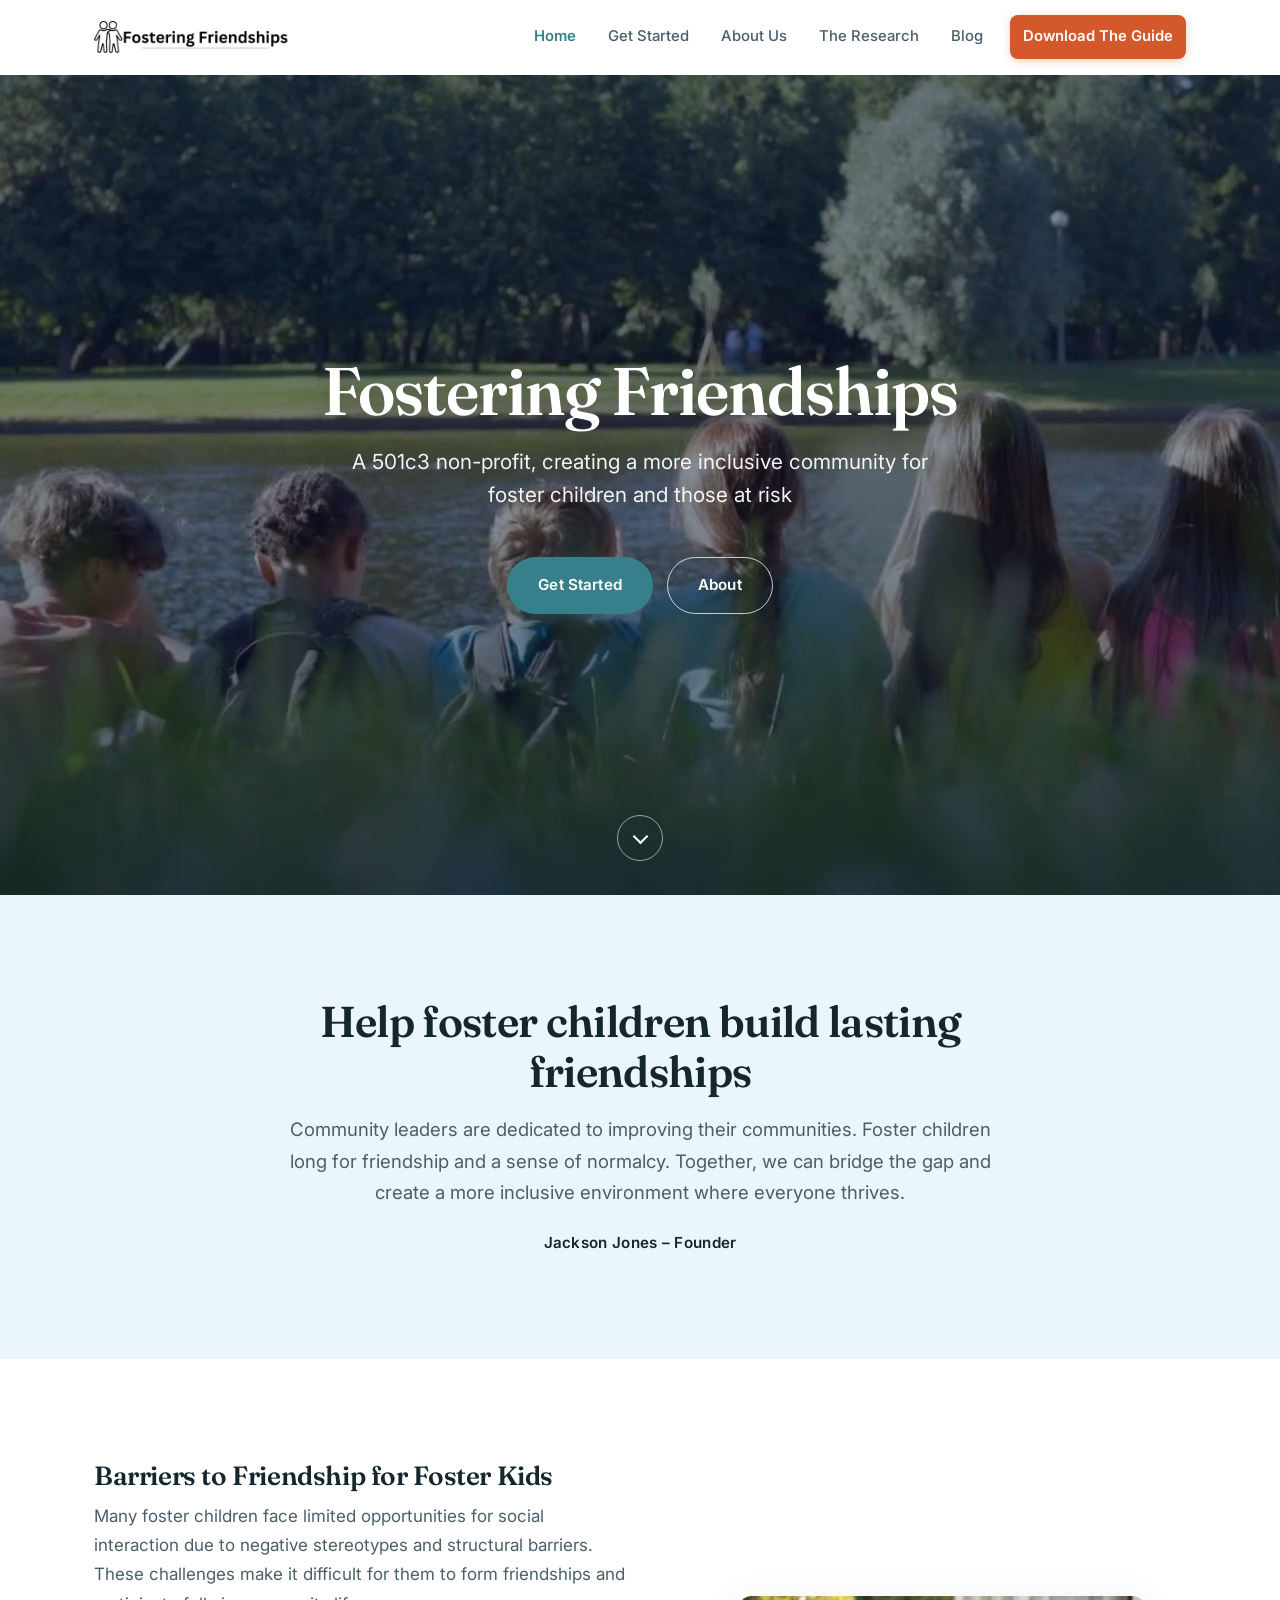
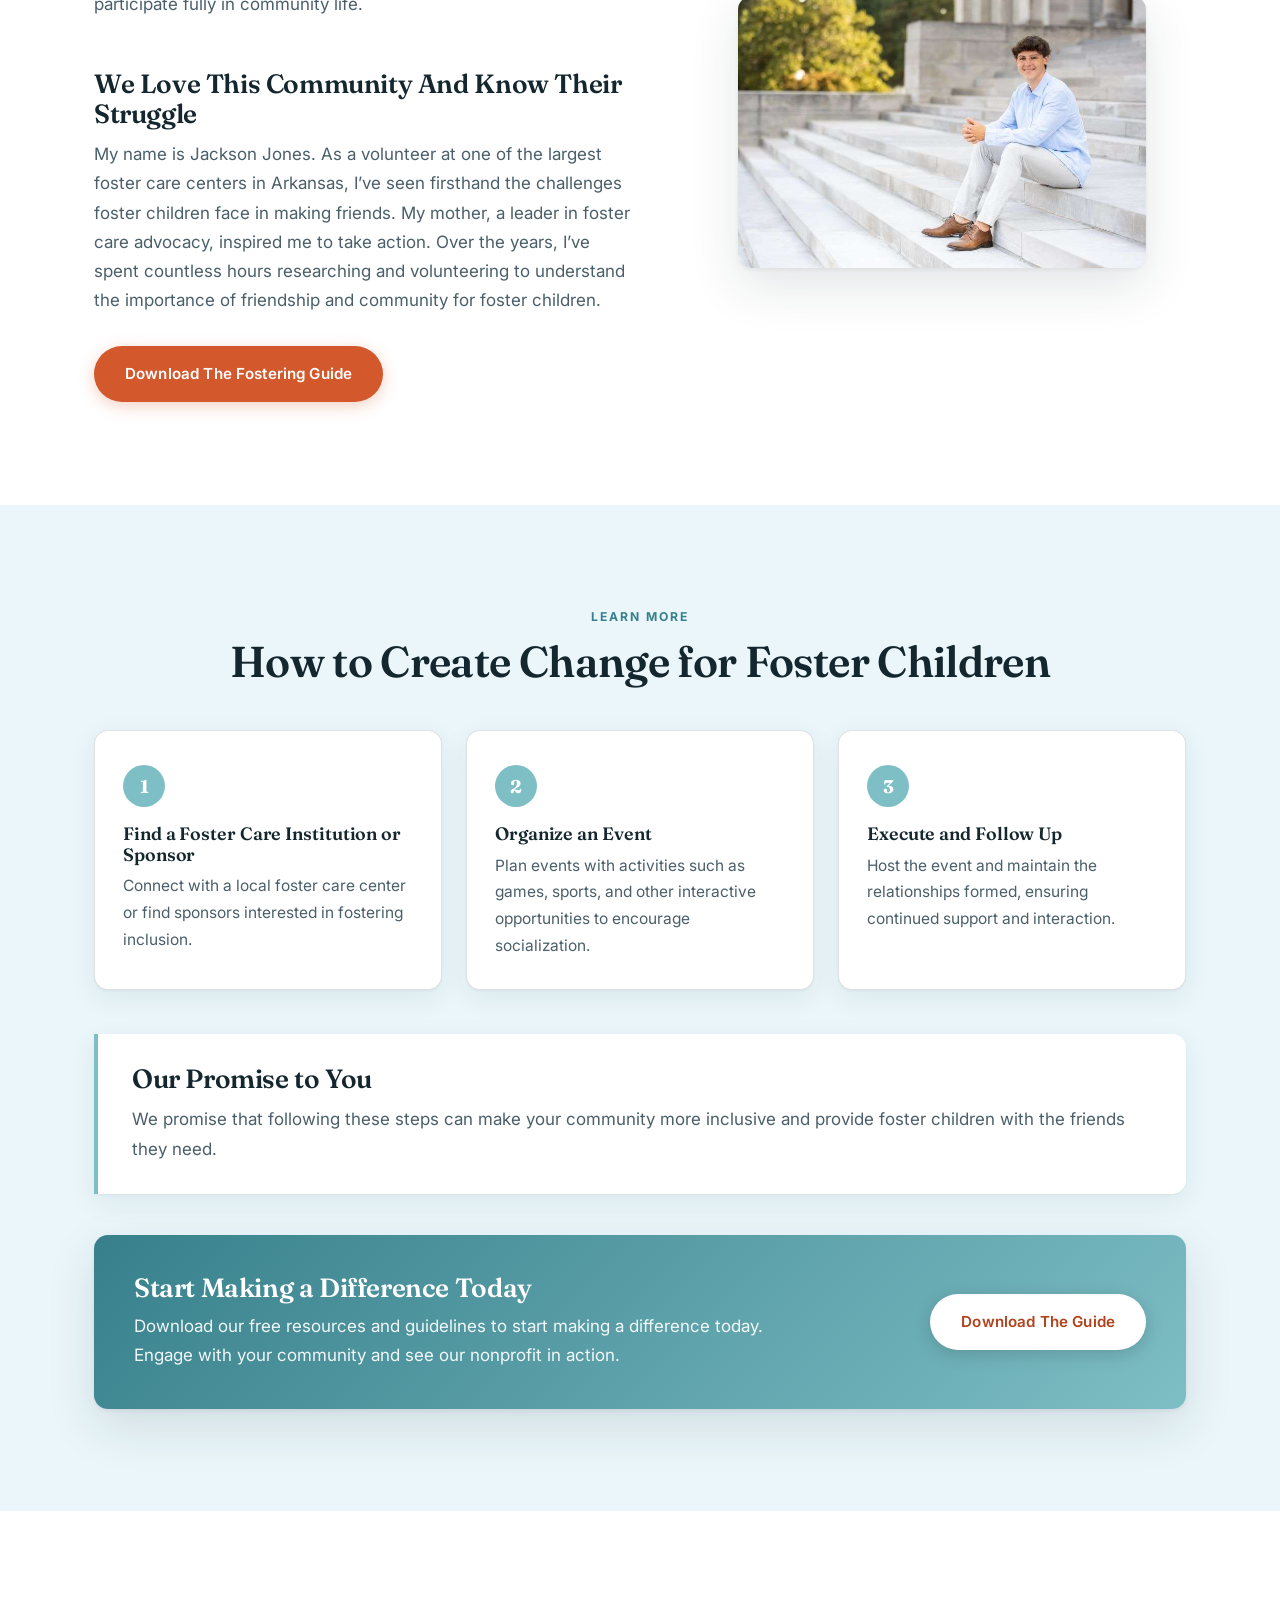
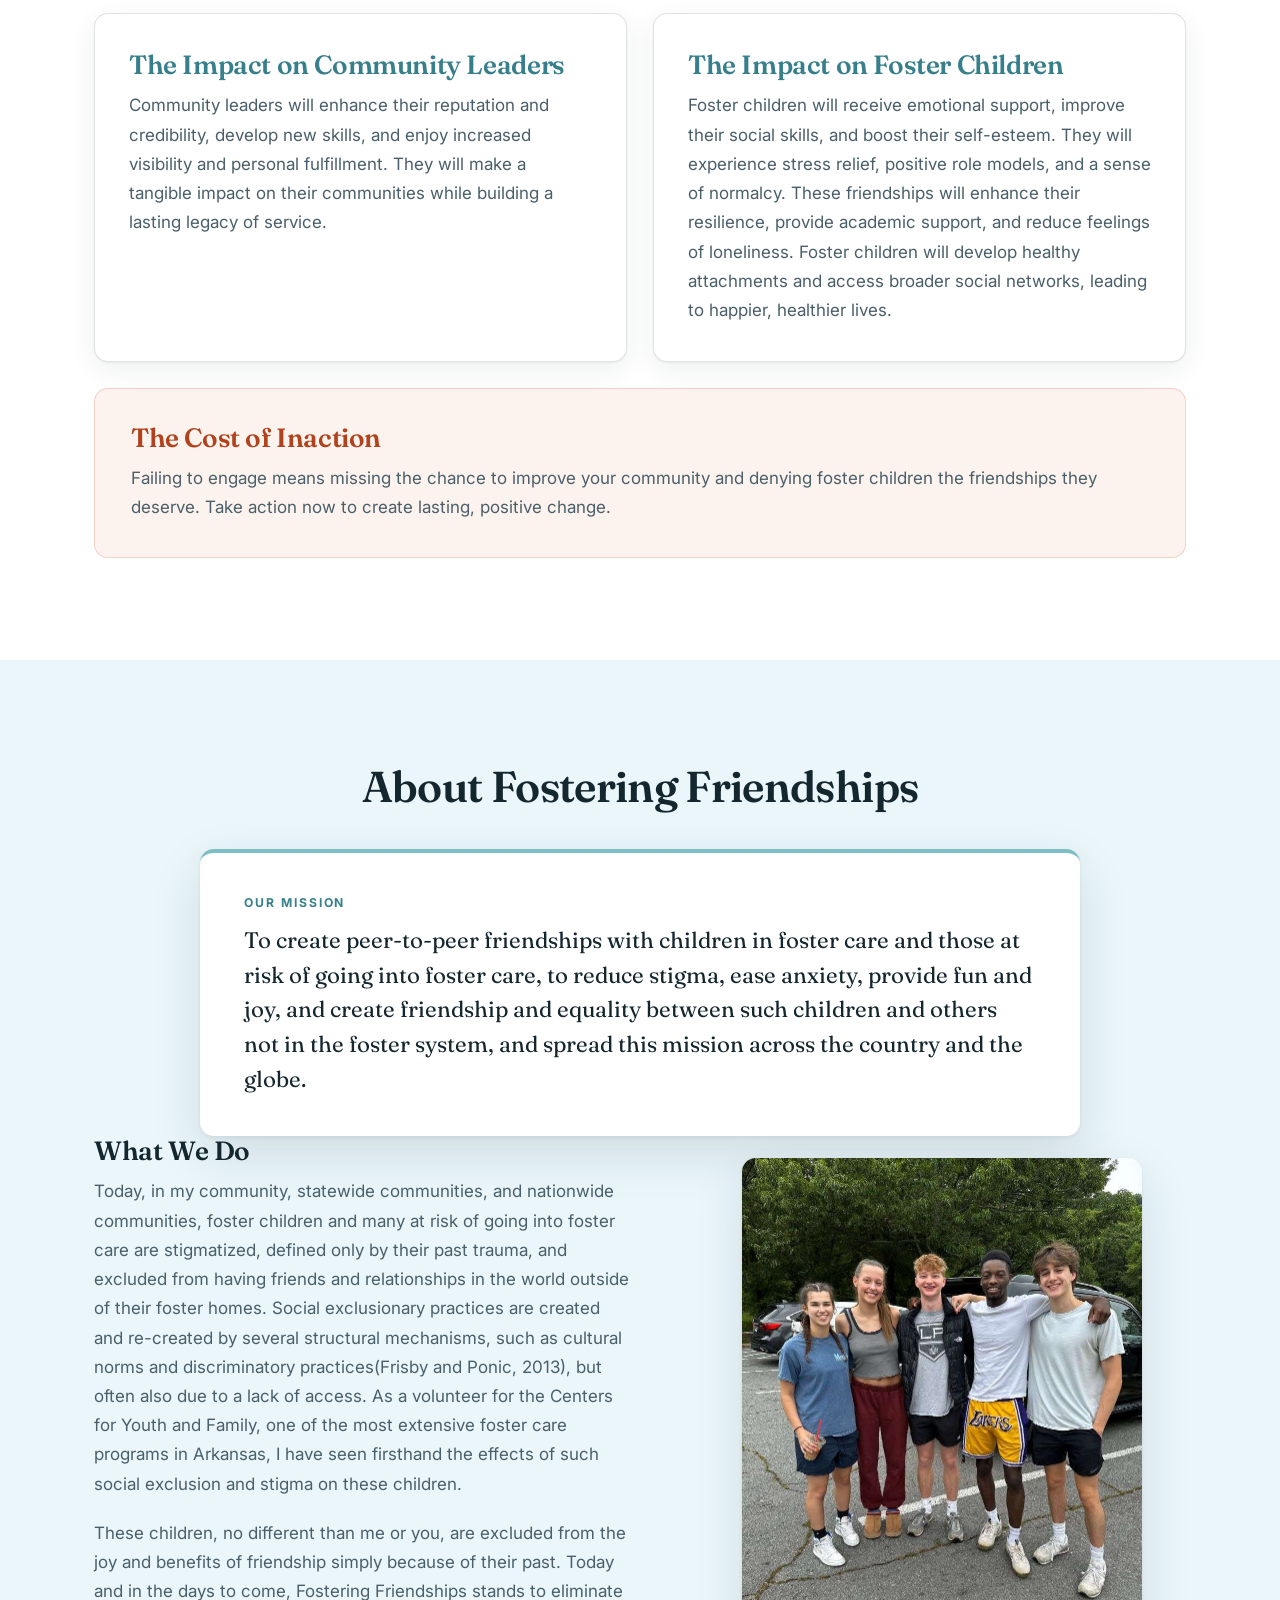
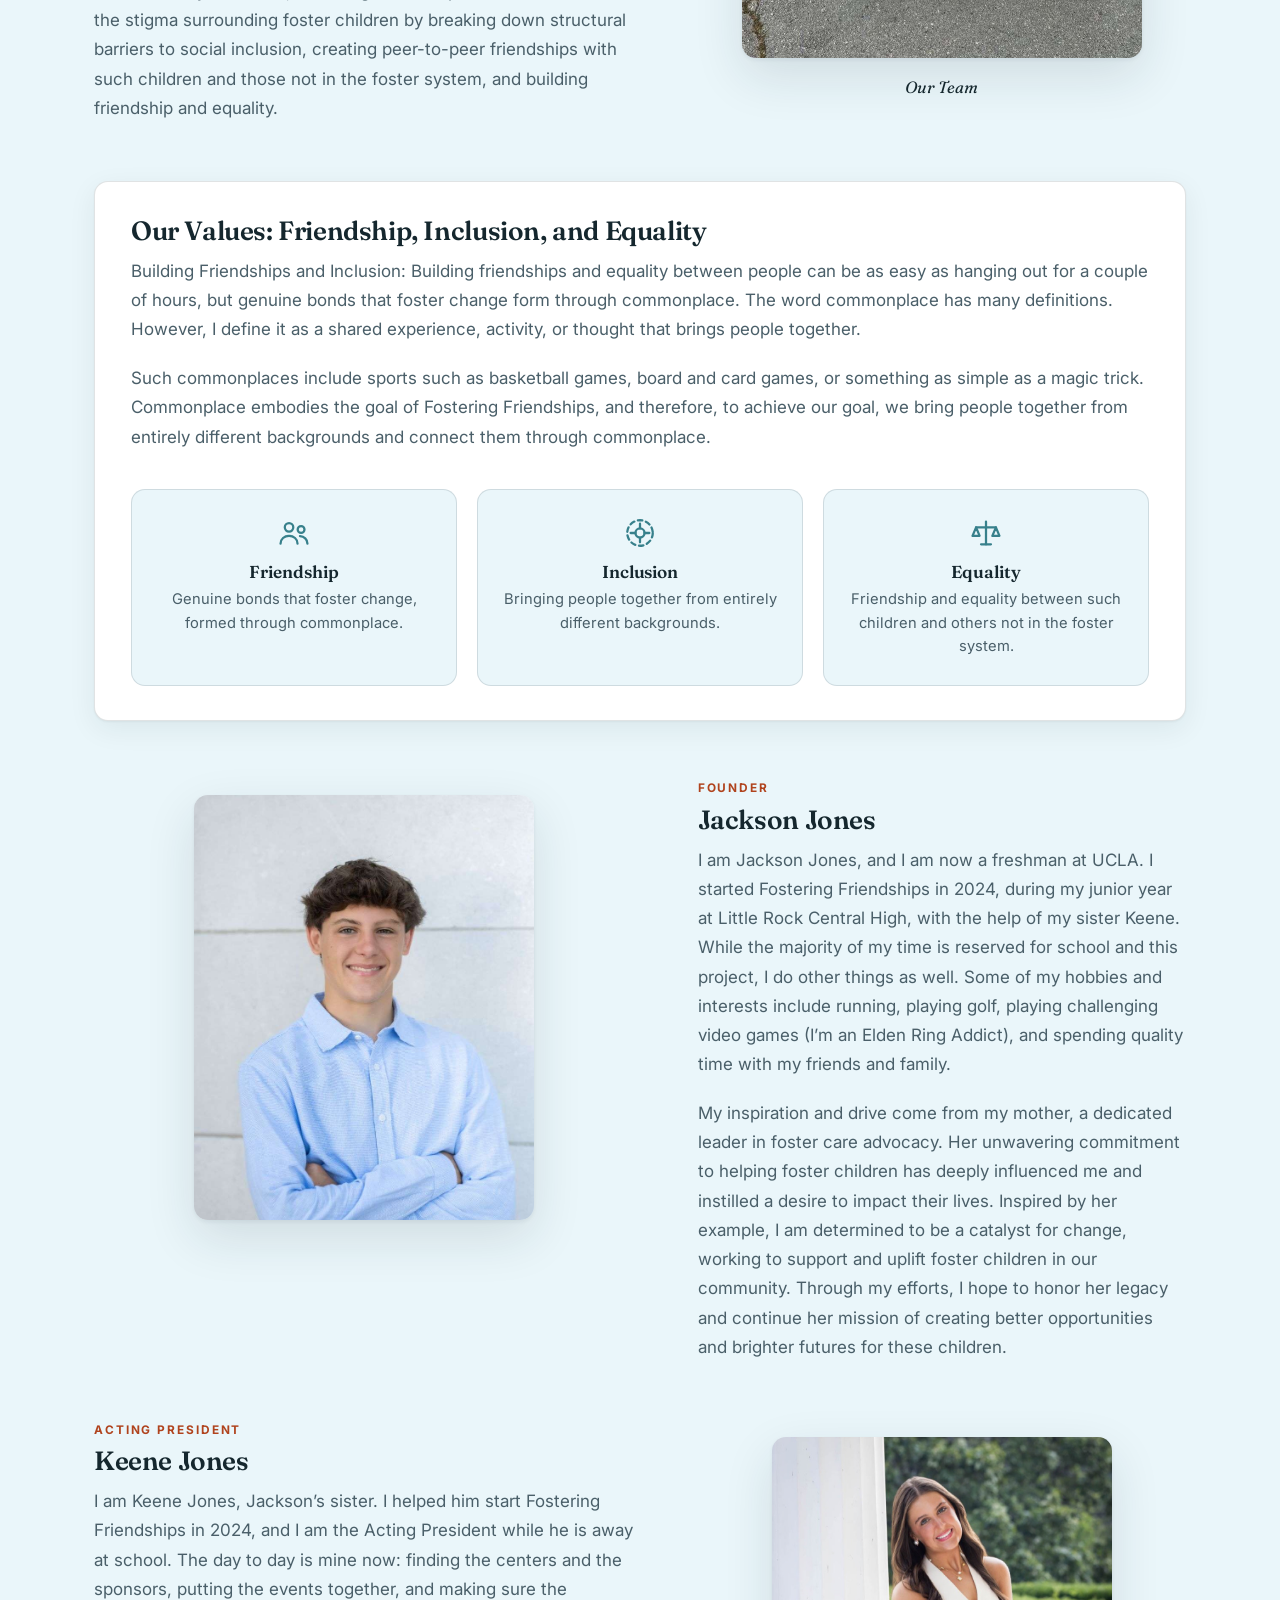
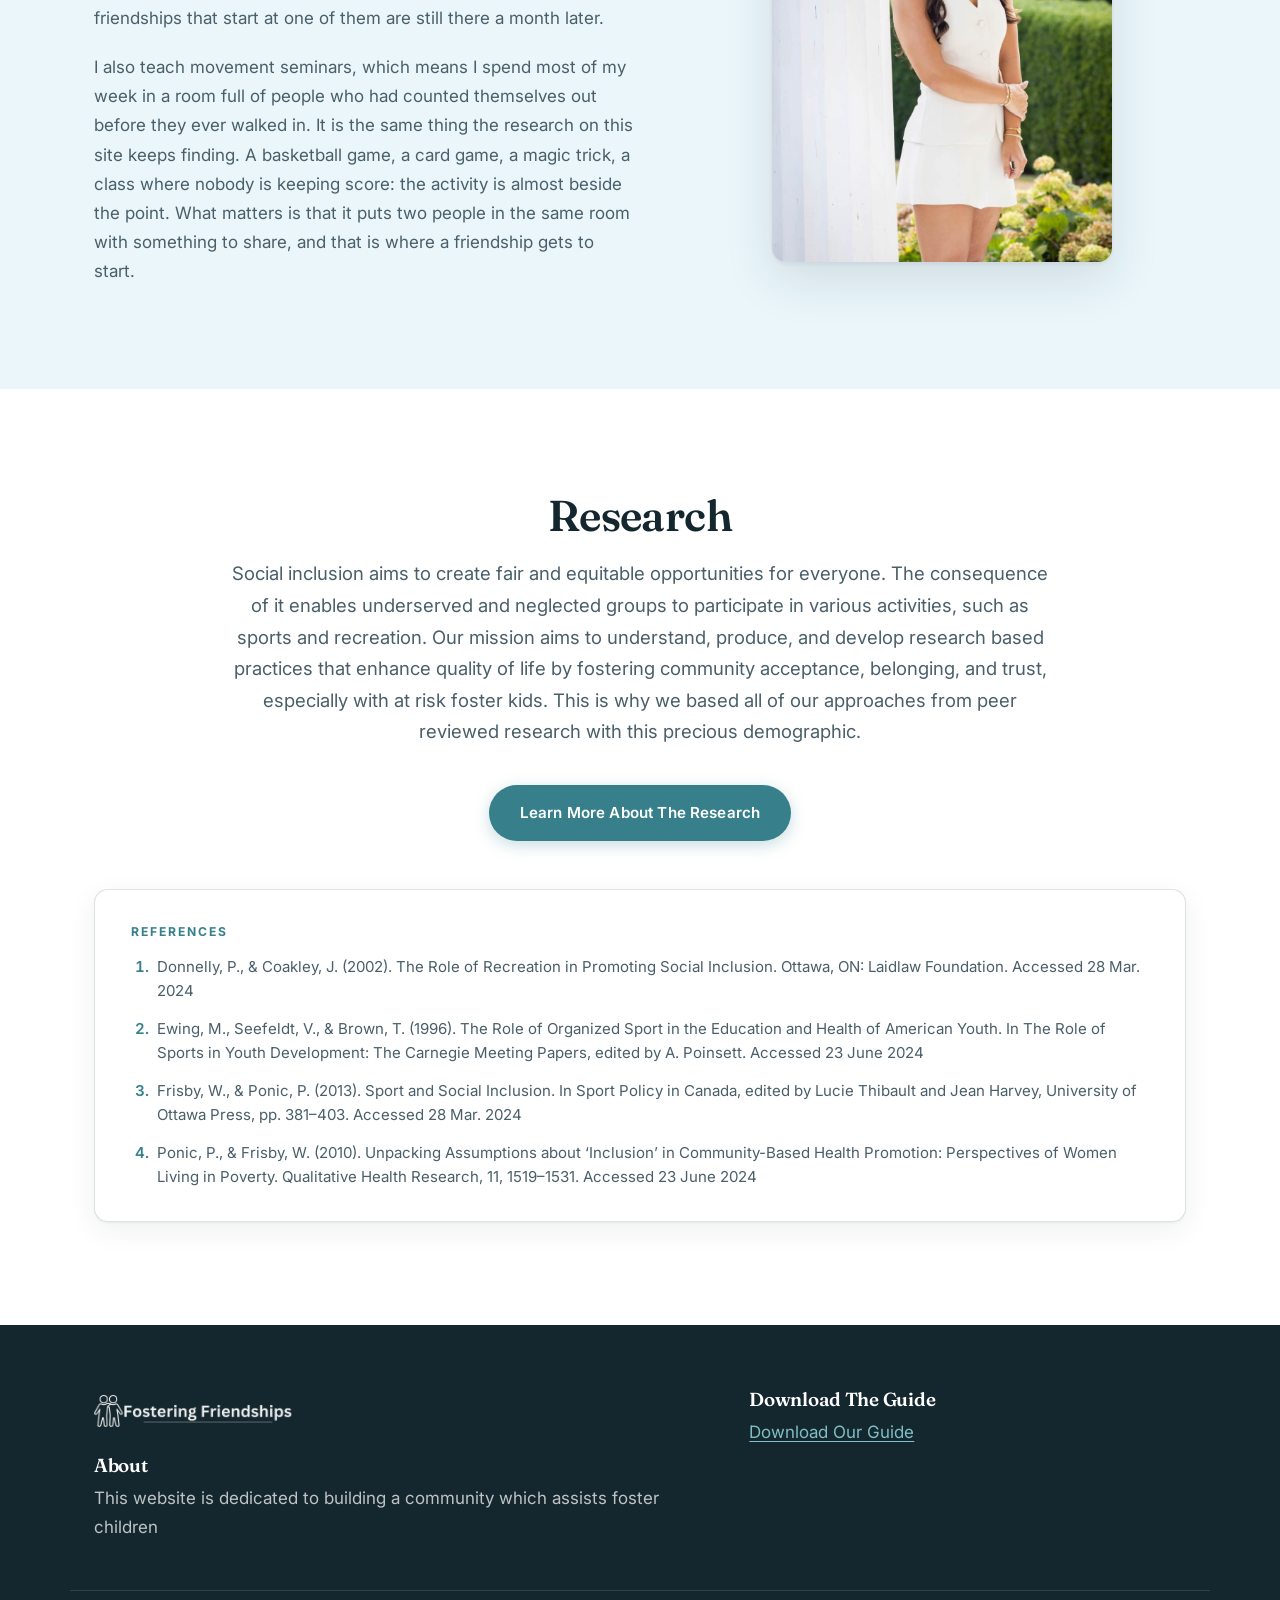
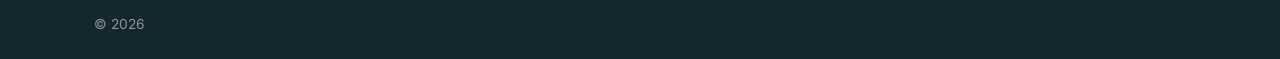
==== commit 8e2772b5: "Add Keene Jones as Acting President; update Jackson's bio Jackson is now a freshman at UCLA, and the" ====
--- a/index.html
+++ b/index.html
@@ -191,10 +191,23 @@
         <img src="assets/Jackson-Jones.jpg" alt="Portrait of Jackson Jones" width="800" height="1200" loading="lazy">
       </figure>
       <div class="split-text">
-        <h3>Our Founder</h3>
-        <p>I am Jackson Jones, a Senior at Little Rock Central High. While the majority of my time is reserved for school and this project, I do other things as well. Some of my hobbies and interests include running, playing golf, playing challenging video games (I&rsquo;m an Elden Ring Addict), and spending quality time with my friends and family.</p>
+        <p class="role">Founder</p>
+        <h3>Jackson Jones</h3>
+        <p>I am Jackson Jones, and I am now a freshman at UCLA. I started Fostering Friendships in 2024, during my junior year at Little Rock Central High, with the help of my sister Keene. While the majority of my time is reserved for school and this project, I do other things as well. Some of my hobbies and interests include running, playing golf, playing challenging video games (I&rsquo;m an Elden Ring Addict), and spending quality time with my friends and family.</p>
         <p>My inspiration and drive come from my mother, a dedicated leader in foster care advocacy. Her unwavering commitment to helping foster children has deeply influenced me and instilled a desire to impact their lives. Inspired by her example, I am determined to be a catalyst for change, working to support and uplift foster children in our community. Through my efforts, I hope to honor her legacy and continue her mission of creating better opportunities and brighter futures for these children.</p>
       </div>
+    </div>
+
+    <div class="split founder founder-alt">
+      <div class="split-text">
+        <p class="role">Acting President</p>
+        <h3>Keene Jones</h3>
+        <p>I am Keene Jones, Jackson&rsquo;s sister. I helped him start Fostering Friendships in 2024, and I am the Acting President while he is away at school. The day to day is mine now: finding the centers and the sponsors, putting the events together, and making sure the friendships that start at one of them are still there a month later.</p>
+        <p>I also teach movement seminars, which means I spend most of my week in a room full of people who had counted themselves out before they ever walked in. It is the same thing the research on this site keeps finding. A basketball game, a card game, a magic trick, a class where nobody is keeping score: the activity is almost beside the point. What matters is that it puts two people in the same room with something to share, and that is where a friendship gets to start.</p>
+      </div>
+      <figure class="split-media portrait">
+        <img src="assets/Keene-Jones.jpg" alt="Portrait of Keene Jones" width="960" height="1200" loading="lazy">
+      </figure>
     </div>
   </div>
 </section>
--- a/styles.css
+++ b/styles.css
@@ -222,6 +222,15 @@
   font-family:var(--head);color:var(--ink);font-size:1.02rem;
 }
 .founder .split-media{max-width:340px;margin-inline:auto}
+/* second leader reads image-right so the two blocks alternate */
+.founder-alt{margin-top:3.4em}
+.founder-alt .split-text{order:1}
+.founder-alt .split-media{order:2}
+.role{
+  font-family:var(--sans);font-size:.74rem;font-weight:700;letter-spacing:.16em;
+  text-transform:uppercase;color:var(--orange-deep);margin:0 0 .5em;
+}
+.role + h3{margin-top:0}
 .founder{margin-top:3.4em;align-items:start}
 
 /* ── Steps ────────────────────────────────────────── */
@@ -439,6 +448,8 @@
   .steps{grid-template-columns:1fr}
   .split{grid-template-columns:1fr;gap:34px}
   .split-reverse .split-text,.split-reverse .split-media{order:initial}
+  .founder-alt .split-text{order:2}
+  .founder-alt .split-media{order:1}
   .founder .split-media{max-width:300px}
   .footer-inner{grid-template-columns:1fr;gap:34px}
 }
